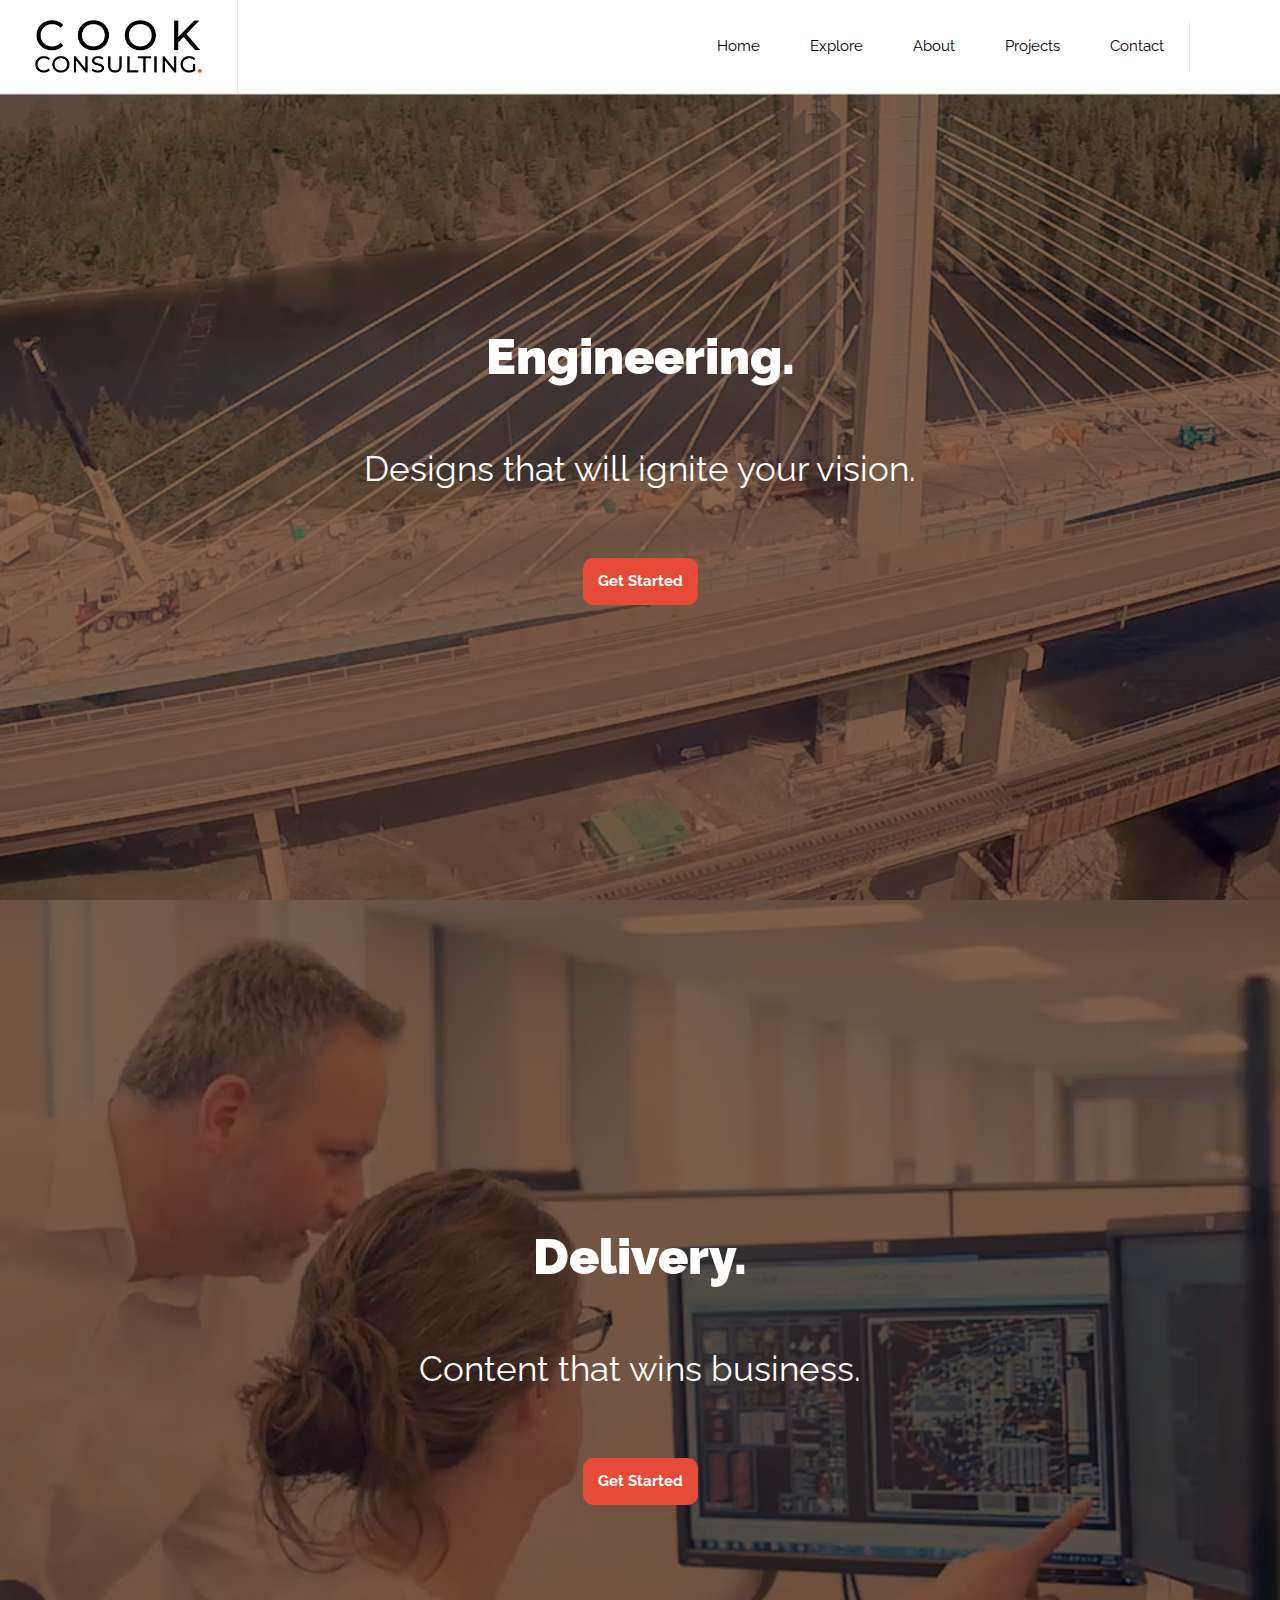
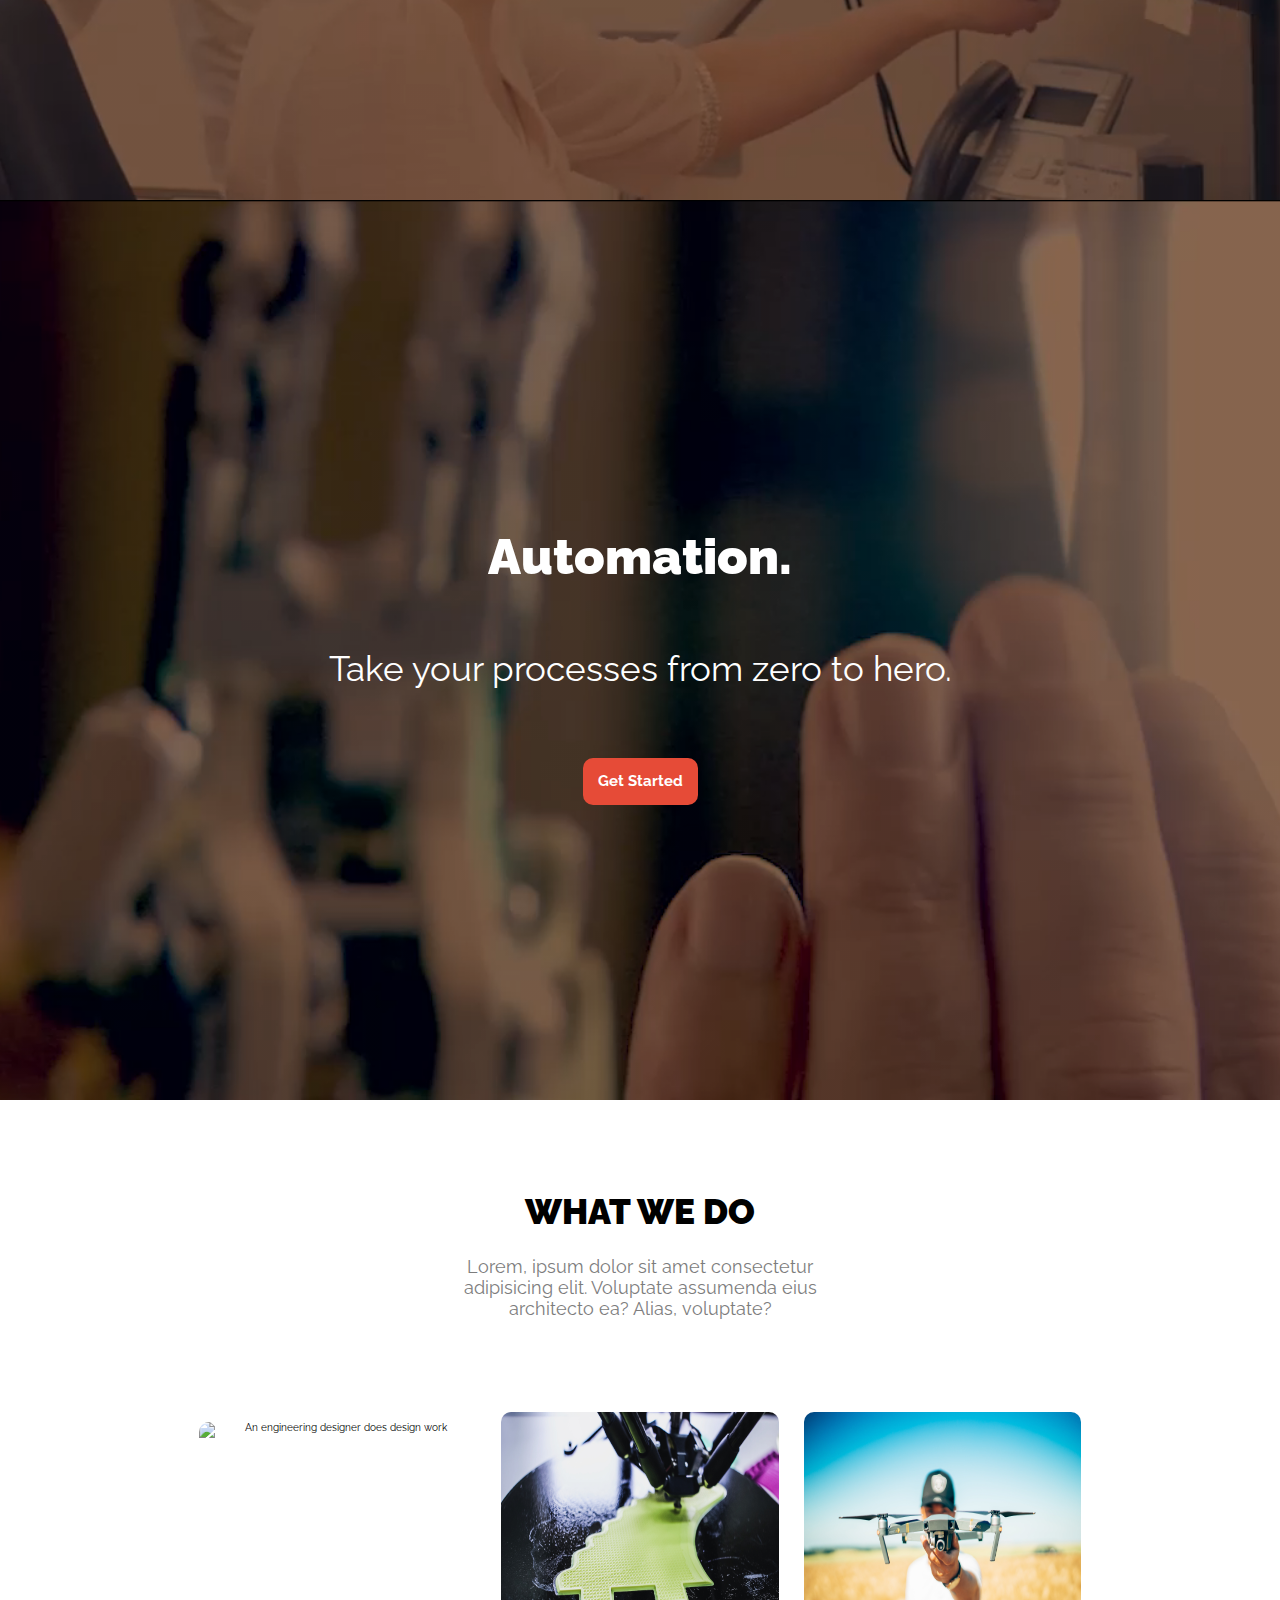
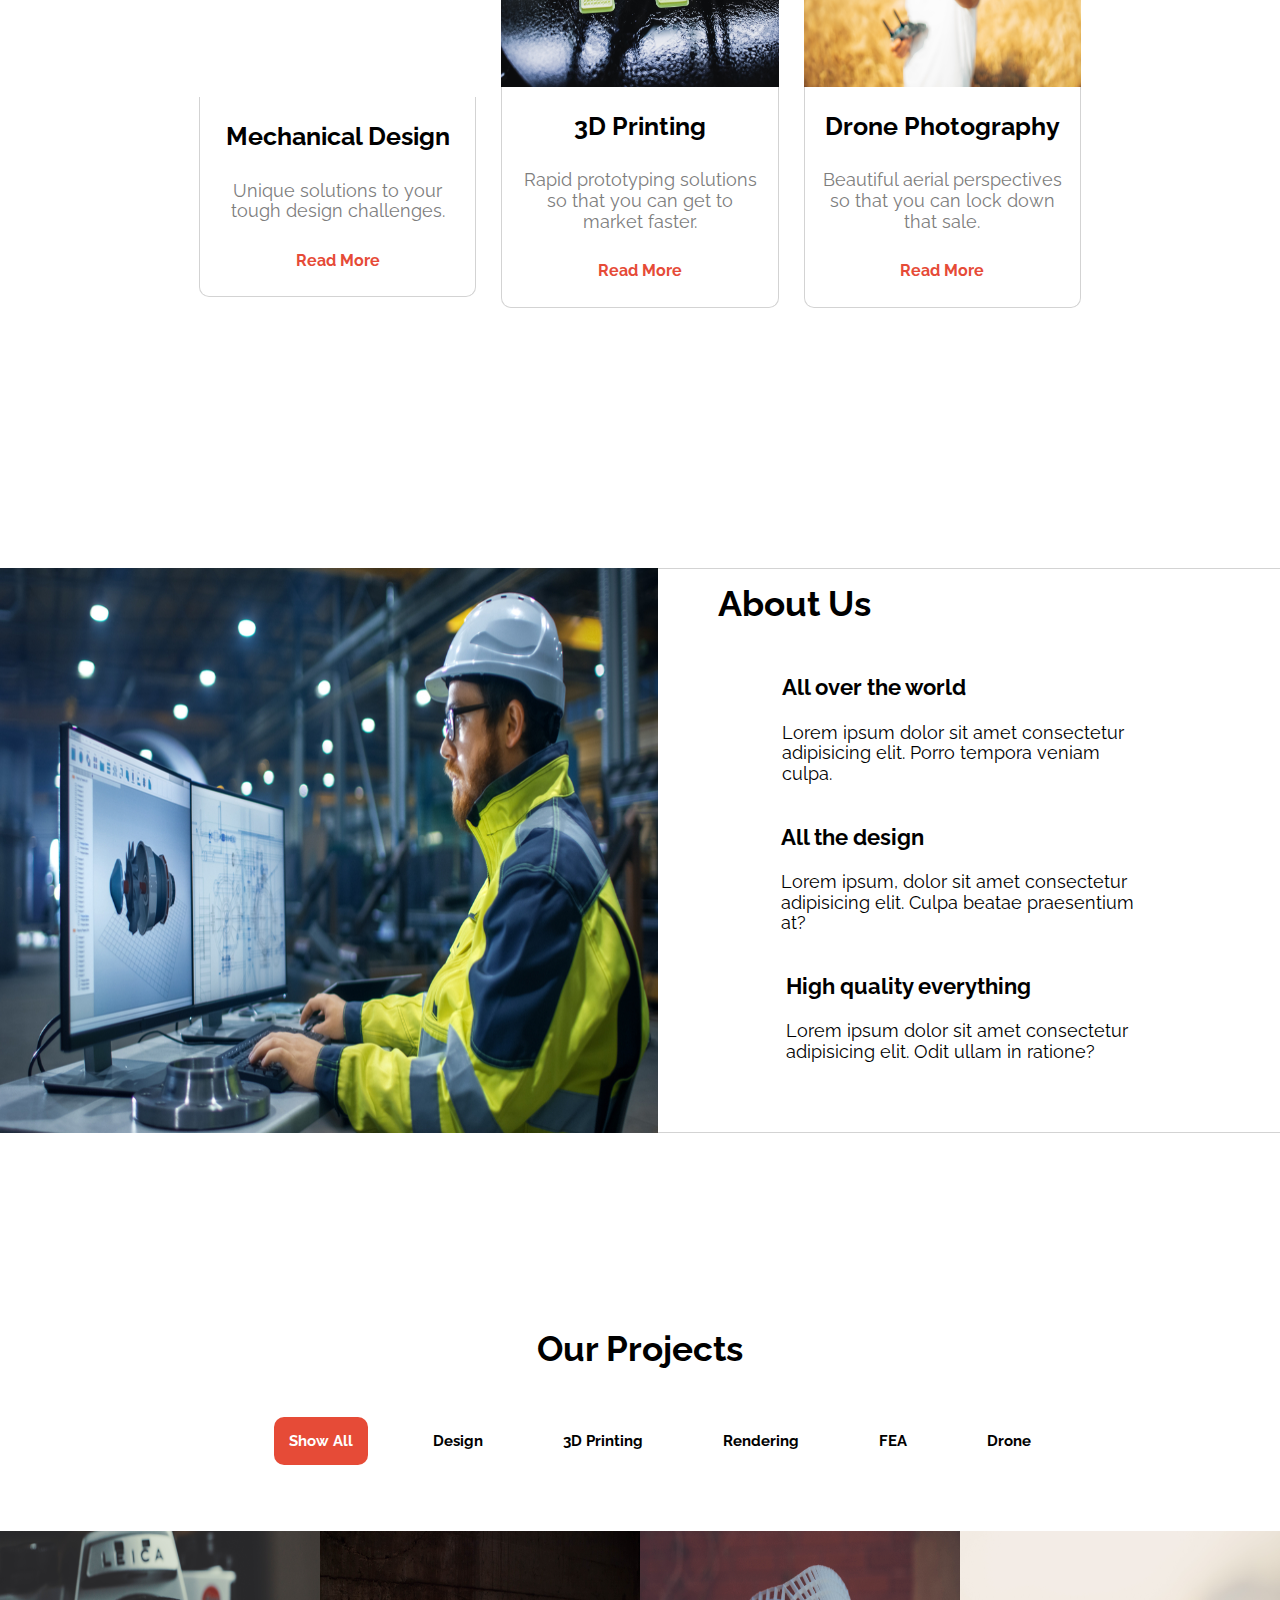
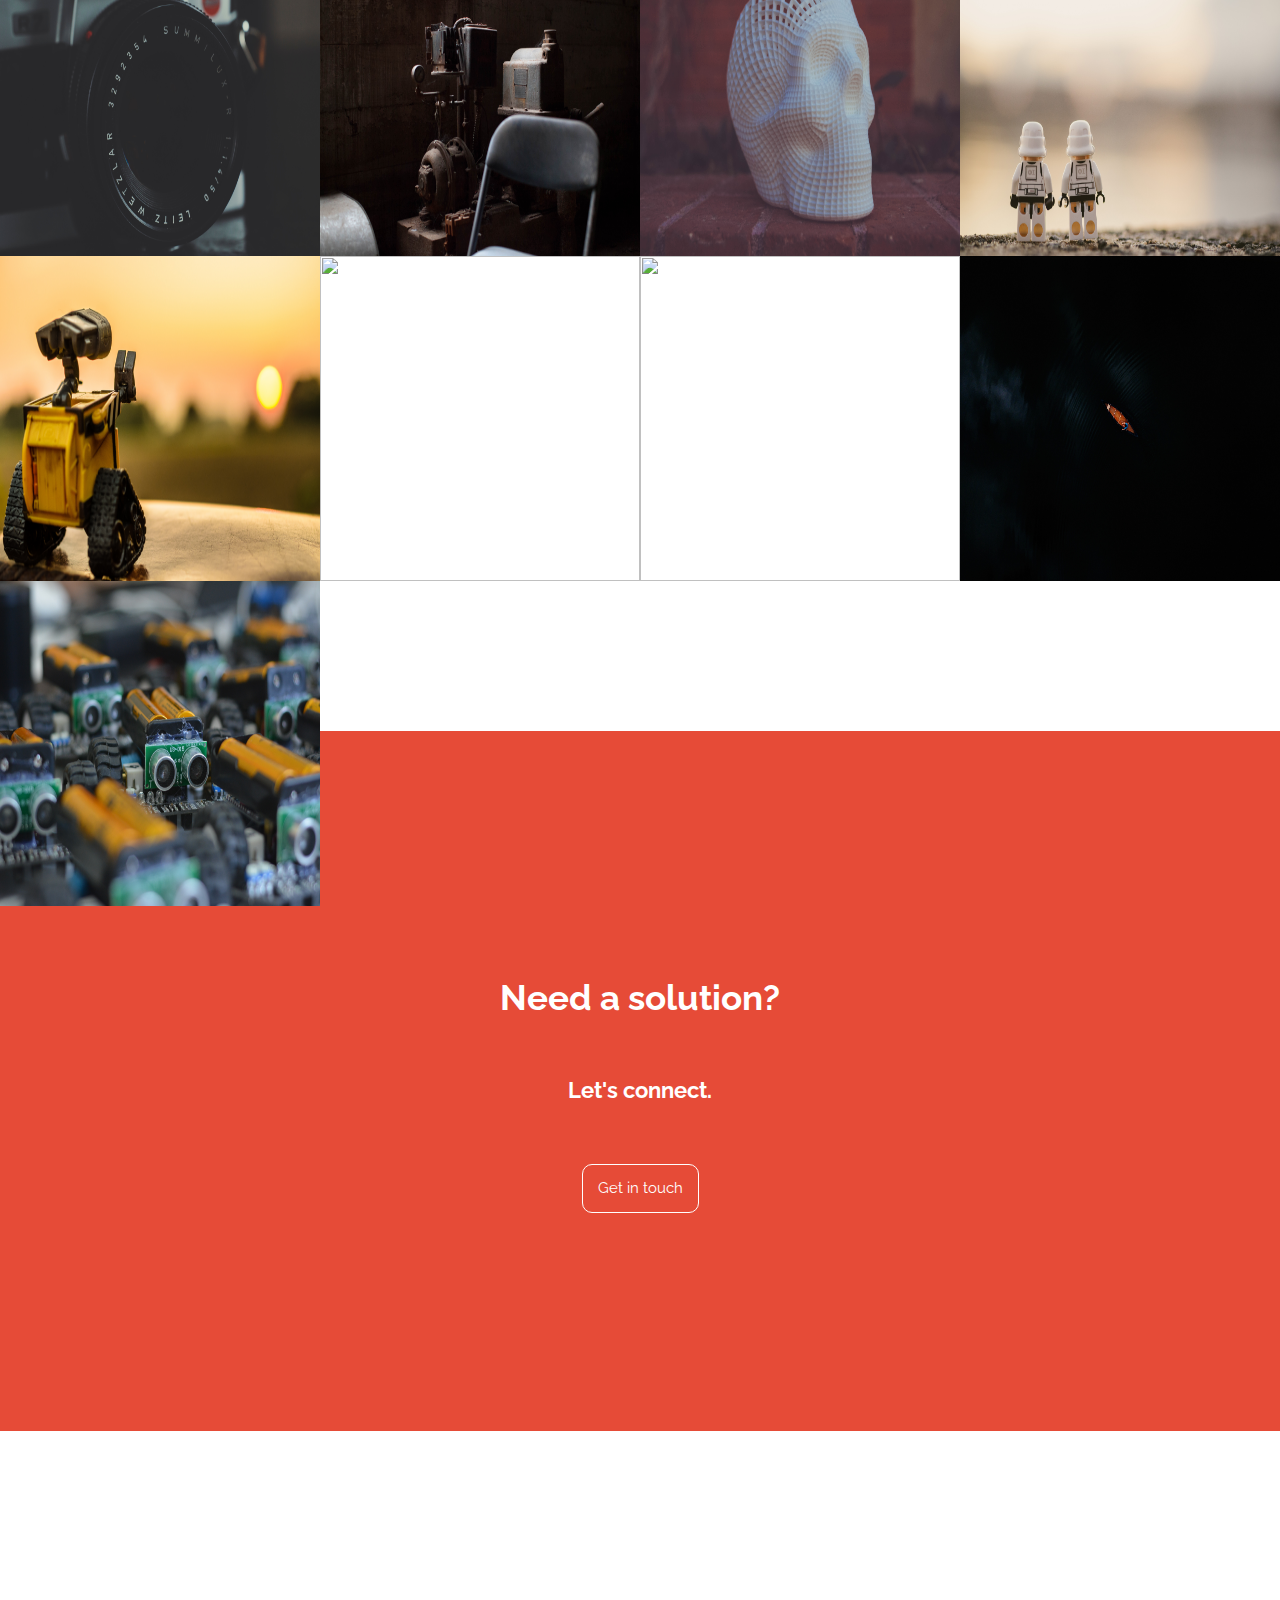
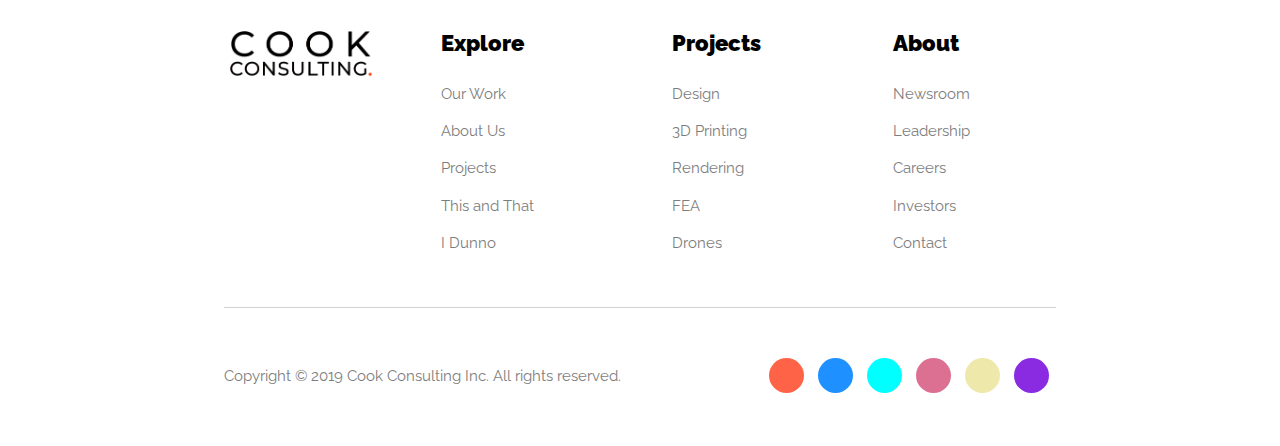
==== index.html @ 2d9fca04 "moved Cook Consulting website from hackeryou repo to its own" ====
<!DOCTYPE html>
<html lang="en">
<head>
   <meta charset="UTF-8">
   <title>Cook Consulting</title>
   <link rel="shortcut icon" type="image/x-icon" href="./icons/arrow-left-light.svg"/>
   <meta name="viewport" content="width=device-width, initial-scale=1">
   <link href="https://fonts.googleapis.com/css?family=Raleway" rel="stylesheet">
   <link rel="stylesheet" href="https://pro.fontawesome.com/releases/v5.8.1/css/all.css" integrity="sha384-Bx4pytHkyTDy3aJKjGkGoHPt3tvv6zlwwjc3iqN7ktaiEMLDPqLSZYts2OjKcBx1" crossorigin="anonymous">
   <link rel="stylesheet" href="./styles/flickity.css"/>
   <link rel="stylesheet" href="./styles/styles.css"/>
</head>
<body>
<!-- This is the header section -->
<header id="home">
    <div class="headerTop">
        <div class="logo">
            <a href="#home"><img src="./assets/cook_consulting_new_white_vectorized.png" alt="Cook consulting logo"></a>
        </div>
        <nav>
            <ul>
                <li>
                    <a href="#home">Home</a>
                </li>
                <li class="smoothWork">
                    <a href="#work">Explore</a>
                </li>
                <li class="smoothAbout">
                    <a href="#about">About</a>
                </li>
                <li class="smoothProject">
                    <a href="#projects">Projects</a>
                </li>
                <li>
                    <a href="mailto:jordan@cookconsult.ca">Contact</a>
                </li>
            </ul>
        </nav>
        <div class="search">
            <a href="#"><i class="fal fa-search"></i></a>
        </div>
    </div>
    <div class="hero">
        <div class="hero1">
            <div class="headText">
                <h1>
                    Engineering.
                </h1>
                <h2>
                    Designs that will ignite your vision.
                </h2>
                <a href="#work" class="mainLink">Get Started</a>
            </div>
        </div>
        <div class="hero2">
            <div class="headText">
                <h1>
                    Delivery.
                </h1>
                <h2>
                    Content that wins business.
                </h2>
                <a href="#work" class="mainLink">Get Started</a>
            </div>
        </div>
        <div class="hero3">
            <div class="headText">
                <h1>
                    Automation.
                </h1>
                <h2>
                    Take your processes from zero to hero.
                </h2>
                <a href="#work" class="mainLink">Get Started</a>
            </div>
        </div>
    </div>
    <div class="scrollDown">
        <a href="#work"><i class="fal fa-caret-down"></i></a>
    </div>
</header>
<!-- These are the main site sections -->
<main>
    <!-- This is the secondary header -->
    <div class="headerAfter">
        <div class="logo">
            <a href="#home"><img src="./assets/cook_consulting_new_black_vectorized.png" alt="Cook consulting logo"></a>
        </div>
        <nav>
            <ul>
                <li>
                    <a href="home">Home</a>
                </li>
                <li class="smoothWork">
                    <a href="#work">Explore</a>
                </li>
                <li class="smoothAbout">
                    <a href="#about">About</a>
                </li>
                <li class="smoothProject">
                    <a href="#projects">Projects</a>
                </li>
                <li>
                    <a href="mailto:jordan@cookconsult.ca">Contact</a>
                </li>
            </ul>
        </nav>
        <div class="search">
            <a href="#"><i class="fal fa-search"></i></a>
        </div>
    </div>
    <!-- This is the scroll to the top button -->
    <section class="overTheTop">
        <div class="scroll">
            <a href="#home"><i class="fal fa-caret-up"></i></a>
        </div>
    </section>
    <!-- This is the work section -->
    <section id="work">
        <div class="wrapper">
            <div class="work">
                <div class="workMain">
                    <h2>
                        What we do
                    </h2>
                    <p>
                        Lorem, ipsum dolor sit amet consectetur adipisicing elit. Voluptate assumenda eius architecto ea? Alias, voluptate?
                    </p>
                </div>
                <div class="workItems">
                    <div class="workItem workItem1">
                        <figure>
                            <img src="./assets/ion-sipilov-1288523-unsplash.jpg" alt="An engineering designer does design work">
                        </figure>
                        <div class="workText">
                            <h3>
                                Mechanical Design
                            </h3>
                            <p>
                                Unique solutions to your tough design challenges.
                            </p>
                            <a href="door.html">Read More</a>
                        </div>
                        
                    </div>
                    <div class="workItem workItem2">
                        <figure>
                            <img src="./assets/ines-alvarez-fdez-489172-unsplash.jpg" alt="A delta type 3D printer creates the first few layers of a new 3D printed object">
                        </figure>
                        <div class="workText">
                            <h3>
                                3D Printing
                            </h3>
                            <p>
                                Rapid prototyping solutions so that you can get to market faster.
                            </p>
                            <a href="door.html">Read More</a>
                        </div>
                    </div>
                    <div class="workItem workItem3">
                        <figure>
                            <img src="./assets/david-henrichs-399195-unsplash.jpg" alt="A man holds a drone on a sunny day in a lush wheat field">
                        </figure>
                        <div class="workText">
                            <h3>
                                Drone Photography
                            </h3>
                            <p>
                                Beautiful aerial perspectives so that you can lock down that sale.
                            </p>
                            <a href="door.html">Read More</a>
                        </div>
                    </div>
                </div>
            </div>
        </div>
    </section>
    <!-- This is the about section -->
    <section id="about">
        <div class="about">
            <div class="aboutImg">
                <img src="./assets/energy-minimisation-in-finite-element-analysis.jpg" alt="An engineer works at a computer in a large industrial space doing design work">
            </div>
            <div class="aboutUs">
                <h2>
                    About Us
                </h2>
                <div class="aboutItem">
                    <div class="aboutIcon">
                        <i class="fal fa-books"></i>
                    </div>
                    <div class="aboutText">
                        <h3>
                            All over the world
                        </h3>
                        <p>
                            Lorem ipsum dolor sit amet consectetur adipisicing elit. Porro tempora veniam culpa.
                        </p>
                    </div>
                </div>
                <div class="aboutItem">
                    <div class="aboutIcon">
                        <i class="fal fa-cogs"></i>
                    </div>
                    <div class="aboutText">
                        <h3>
                            All the design
                        </h3>
                        <p>
                            Lorem ipsum, dolor sit amet consectetur adipisicing elit. Culpa beatae praesentium at?
                        </p>
                    </div>
                </div>
                <div class="aboutItem">
                    <div class="aboutIcon">
                        <i class="fal fa-user-hard-hat"></i>
                    </div>
                    <div class="aboutText">
                        <h3>
                            High quality everything
                        </h3>
                        <p>
                            Lorem ipsum dolor sit amet consectetur adipisicing elit. Odit ullam in ratione?
                        </p>
                    </div>
                </div>
            </div>
        </div>
    </section>
    <!-- This is the projects section -->
    <section id="projects">
        <div class="projects">
            <h2>
                Our Projects
            </h2>
            <div class="projectCats">
                <nav>
                    <ul>
                        <li class="smoothProject">
                            <a href="#projects" class="projSort activeCategory showAll">Show All</a>
                        </li>
                        <li class="smoothProject">
                            <a href="#projects" class="projSort design">Design</a>
                        </li>
                        <li class="smoothProject">
                            <a href="#projects" class="projSort printing">3D Printing</a>
                        </li>
                        <li class="smoothProject">
                            <a href="#projects" class="projSort rendering">Rendering</a>
                        </li>
                        <li class="smoothProject">
                            <a href="#projects" class="projSort fea">FEA</a>
                        </li>
                        <li class="smoothProject">
                            <a href="#projects" class="projSort drone">Drone</a>
                        </li>
                    </ul>
                </nav>
            </div>
            <div class="portfolio">
                <figure class="portfolioItem designItem">
                    <img src="./assets/markus-spiske-1388597-unsplash.jpg" alt="">
                    <figcaption>
                        <h3>
                            Design
                        </h3>
                        <p>
                            High quality engineered solutions
                        </p>
                    </figcaption>
                </figure>
                <figure class="portfolioItem designItem">
                    <img src="./assets/ryan-tauss-795-unsplash.jpg" alt="">
                    <figcaption>
                        <h3>
                            Design
                        </h3>
                        <p>
                            Reliable solutions to last a lifetime
                        </p>
                    </figcaption>
                </figure>
                <figure class="portfolioItem printItem">
                    <img src="./assets/neonbrand-560705-unsplash.jpg" alt="">
                    <figcaption>
                        <h3>
                            3D Printing
                        </h3>
                        <p>
                            Bring your designs to life
                        </p>
                    </figcaption>
                </figure>
                <figure class="portfolioItem portHero renderItem">
                    <img src="./assets/daniel-cheung-554579-unsplash.jpg" alt="" class="portCell portCell1">
                    <img src="./assets/daniel-cheung-554585-unsplash.jpg" alt="" class="portCell portCell2">
                    <figcaption>
                        <h3>
                            Rendering
                        </h3>
                        <p>
                            From 3D models to high quality marketing materials
                        </p>
                    </figcaption>
                </figure>
                <figure class="portfolioItem portHero renderItem">
                    <img src="./assets/dominik-scythe-414905-unsplash.jpg" alt="" class="portCell portCell1">
                    <img src="./assets/frank-wang-1092733-unsplash.jpg" alt="" class="portCell portCell2">
                    <figcaption>
                        <h3>
                            Rendering
                        </h3>
                        <p>
                            Is this real life?
                        </p>
                    </figcaption>
                </figure>
                <figure class="portfolioItem feaItem">
                    <img src="./assets/markus-spiske-1221285-unsplash.jpg" alt="">
                    <figcaption>
                        <h3>
                            Simulation
                        </h3>
                        <p>
                            So that your designs work the first time, everytime
                        </p>
                    </figcaption>
                </figure>
                <figure class="portfolioItem droneItem">
                    <img src="./assets/alexis-antoine-1420382-unsplash.jpg" alt="">
                    <figcaption>
                        <h3>
                            Drone Photography
                        </h3>
                        <p>
                            Unique perspectives that are sure to impress
                        </p>
                    </figcaption>
                </figure>
                <figure class="portfolioItem droneItem">
                    <img src="./assets/jack-hamilton-322038-unsplash.jpg" alt="">
                    <figcaption>
                        <h3>
                            Drone Photography
                        </h3>
                        <p>
                            Air, land and sea
                        </p>
                    </figcaption>
                </figure>
            </div>
        </div>
    </section>
    <!-- This is the contact section -->
    <section class="getMoney">
        <h2>
            Need a solution?
        </h2>
        <h3>
            Let's connect.
        </h3>
        <a href="mailto:jordan@cookconsult.ca">Get in touch</a>
    </section>
</main>
<!-- This is the footer section -->
<footer>
    <div class="wrapper">
        <div class="footer">
            <div class="logo">
                <a href="#home"><img src="./assets/cook_consulting_new_black_vectorized.png" alt=""></a>
            </div>
            <div class="mainLinks">
                <div class=" mainLinkItem mainLink1">
                    <div>
                        <h3>
                            Explore
                        </h3>
                        <ul>
                            <li class="smoothWork"><a href="#work">Our Work</a></li>
                            <li class="smoothAbout"><a href="#about">About Us</a></li>
                            <li class="smoothProject"><a href="#projects">Projects</a></li>
                            <li><a href="">This and That</a></li>
                            <li><a href="">I Dunno</a></li>
                        </ul>
                    </div>
                </div>
                <div class="mainLinkItem mainLinks2">
                    <div>
                        <h3>
                            Projects
                        </h3>
                        <ul>
                            <li><a href="">Design</a></li>
                            <li><a href="">3D Printing</a></li>
                            <li><a href="">Rendering</a></li>
                            <li><a href="">FEA</a></li>
                            <li><a href="">Drones</a></li>
                        </ul>
                    </div>
                </div>
                <div class="mainLinkItem mainLinks3">
                    <div>
                        <h3>
                            About
                        </h3>
                        <ul>
                            <li><a href="door.html">Newsroom</a></li>
                            <li><a href="door.html">Leadership</a></li>
                            <li><a href="door.html">Careers</a></li>
                            <li><a href="door.html">Investors</a></li>
                            <li><a href="mailto:jordan@cooksonsult.ca">Contact</a></li>
                        </ul>
                    </div>
                </div>
            </div>
        </div>
        <!-- This is the real footer! -->
        <div class="theEnd">
            <p>
                    Copyright © 2019 Cook Consulting Inc. All rights reserved.
            </p>
            <div class="socialLinks">
                <ul>
                    <li>
                        <a href="https://www.linkedin.com/in/jordan-cook-2019/" aria-label="Go to Cook Consultings Linkedin page" class="linkedin">
                            <i aria-hidden class="fab fa-linkedin-in social1"></i>
                            <i aria-hidden class="fab fa-linkedin-in social2"></i>
                        </a>
                    </li>
                    <li>
                            <a href="https://github.com/misterjtc" aria-label="Go to Cook Consultings Github page" class="github">
                                <i aria-hidden class="fab fa-github social1"></i>
                                <i aria-hidden class="fab fa-github social2"></i>
                            </a>
                        </li>
                    <li>
                        <a href="door.html" aria-label="Go to Cook Consultings Facebook page" class="facebook">
                            <i aria-hidden class="fab fa-facebook-f social1"></i>
                            <i aria-hidden class="fab fa-facebook-f social2"></i>
                        </a>
                    </li>
                    <li>
                        <a href="https://twitter.com" aria-label="Go to Cook Consultings Twitter page" class="twitter">
                            <i aria-hidden class="fab fa-twitter social1"></i>
                            <i aria-hidden class="fab fa-twitter social2"></i>
                        </a>
                    </li>
                    <li>
                        <a href="https://vimeo.com" aria-label="Go to Cook Consultings Vimeo page" class="vimeo">
                            <i aria-hidden class="fab fa-vimeo-v social1"></i>
                            <i aria-hidden class="fab fa-vimeo-v social2"></i>
                        </a>
                    </li>
                    <li>
                        <a href="https://instagram.com" aria-label="Go to Cook Consultings Instagram page" class="instagram">
                            <i aria-hidden class="fab fa-instagram social1"></i>
                            <i aria-hidden class="fab fa-instagram social2"></i>
                        </a>
                    </li>
                </ul>
            </div>
        </div>
    </div>
</footer>
    <!-- Initializing Scripts -->
    <script src="https://ajax.googleapis.com/ajax/libs/jquery/3.4.0/jquery.min.js"></script>
    <script src="https://unpkg.com/flickity@2/dist/flickity.pkgd.min.js"></script>
    <script src="https://cdnjs.cloudflare.com/ajax/libs/jquery-smooth-scroll/2.2.0/jquery.smooth-scroll.min.js" ></script>
    <!-- Document Ready -->
    <script>
        $(function(){
            // Flickity hero slider config. for header
            $('.hero').flickity({
                arrowShape: { 
                x0: 10,
                x1: 60, y1: 50,
                x2: 70, y2: 40,
                x3: 30
                },
                pageDots: false,
                contain: true
            });
            // Flickity hero slider config for certain portfolio items
            $('.portHero').flickity({
                pageDots: true,
                contain: true,
                autoPlay: 4000,
                cellSelector: '.portCell',
                prevNextButtons: false,
            });
            // Smoothscroll config.
            $(".scrollDown a, .headText a, .smoothWork a, .scroll a").smoothScroll ({
                offset: -55,
                speed: 700,
                easing: 'linear',
            });
            $(".smoothAbout a").smoothScroll ({
                offset: -45,
                speed: 700,
                easing: 'linear',
            });
            $(".smoothProject a").smoothScroll ({
                offset: -75,
                speed: 700,
                easing: 'linear',
            });
            // Hide/show specific site features depending on the users scroll position
            // Make sure the secondary header is hidden when the page is loaded
            $('.headerAfter').hide(function(){
            });
            $(document).scroll(function(){
                // Show after the user scrolls 800px
                var y = $(this).scrollTop();
                if (y > 800) {
                    // This is for the scroll to the top button
                    $('.overTheTop').fadeIn();
                    // This is for the secondary header
                    $('.headerAfter').fadeIn();
                // Otherwise hide featyres
                } else {
                    //  This is for the scroll to the top button
                    $('.overTheTop').fadeOut();
                    // This is for the secondary header
                    $('.headerAfter').fadeOut();
                }
            });
            // Toggling of button styling for filtering of content in the project section
            $('.projSort').on("click", function(){
                $('.projSort').removeClass('activeCategory');
                $(this).addClass("activeCategory");
            });
            // Hide/show portfolio items based on content selector
            $('.showAll').on("click", function(){
                $('.portfolioItem').removeClass('activePortfolioItem');
            });
            $('.design').on("click", function(){
                $('.portfolioItem').addClass('activePortfolioItem');
                $('.designItem').removeClass('activePortfolioItem');
            });
            $('.printing').on("click", function(){
                $('.portfolioItem').addClass('activePortfolioItem');
                $('.printItem').removeClass('activePortfolioItem');
            });
            $('.rendering').on("click", function(){
                $('.portfolioItem').addClass('activePortfolioItem');
                $('.renderItem').removeClass('activePortfolioItem');
            });
            $('.fea').on("click", function(){
                $('.portfolioItem').addClass('activePortfolioItem');
                $('.feaItem').removeClass('activePortfolioItem');
            });
            $('.drone').on("click", function(){
                $('.portfolioItem').addClass('activePortfolioItem');
                $('.droneItem').removeClass('activePortfolioItem');
            });
        });
    </script>
</body>
</html>
---- styles/styles.css ----
html {
  line-height: 1.15;
  -ms-text-size-adjust: 100%;
  -webkit-text-size-adjust: 100%; }

body {
  margin: 0; }

article, aside, footer, header, nav, section {
  display: block; }

h1 {
  font-size: 2em;
  margin: .67em 0; }

figcaption, figure, main {
  display: block; }

figure {
  margin: 1em 40px; }

hr {
  -webkit-box-sizing: content-box;
  box-sizing: content-box;
  height: 0;
  overflow: visible; }

pre {
  font-family: monospace,monospace;
  font-size: 1em; }

a {
  background-color: transparent;
  -webkit-text-decoration-skip: objects; }

abbr[title] {
  border-bottom: none;
  text-decoration: underline;
  -webkit-text-decoration: underline dotted;
  text-decoration: underline dotted; }

b, strong {
  font-weight: inherit; }

b, strong {
  font-weight: bolder; }

code, kbd, samp {
  font-family: monospace,monospace;
  font-size: 1em; }

dfn {
  font-style: italic; }

mark {
  background-color: #ff0;
  color: #000; }

small {
  font-size: 80%; }

sub, sup {
  font-size: 75%;
  line-height: 0;
  position: relative;
  vertical-align: baseline; }

sub {
  bottom: -.25em; }

sup {
  top: -.5em; }

audio, video {
  display: inline-block; }

audio:not([controls]) {
  display: none;
  height: 0; }

img {
  border-style: none; }

svg:not(:root) {
  overflow: hidden; }

button, input, optgroup, select, textarea {
  font-family: sans-serif;
  font-size: 100%;
  line-height: 1.15;
  margin: 0; }

button, input {
  overflow: visible; }

button, select {
  text-transform: none; }

button, html [type=button], [type=reset], [type=submit] {
  -webkit-appearance: button; }

button::-moz-focus-inner, [type=button]::-moz-focus-inner, [type=reset]::-moz-focus-inner, [type=submit]::-moz-focus-inner {
  border-style: none;
  padding: 0; }

button:-moz-focusring, [type=button]:-moz-focusring, [type=reset]:-moz-focusring, [type=submit]:-moz-focusring {
  outline: 1px dotted ButtonText; }

fieldset {
  padding: .35em .75em .625em; }

legend {
  -webkit-box-sizing: border-box;
  box-sizing: border-box;
  color: inherit;
  display: table;
  max-width: 100%;
  padding: 0;
  white-space: normal; }

progress {
  display: inline-block;
  vertical-align: baseline; }

textarea {
  overflow: auto; }

[type=checkbox], [type=radio] {
  -webkit-box-sizing: border-box;
  box-sizing: border-box;
  padding: 0; }

[type=number]::-webkit-inner-spin-button, [type=number]::-webkit-outer-spin-button {
  height: auto; }

[type=search] {
  -webkit-appearance: textfield;
  outline-offset: -2px; }

[type=search]::-webkit-search-cancel-button, [type=search]::-webkit-search-decoration {
  -webkit-appearance: none; }

::-webkit-file-upload-button {
  -webkit-appearance: button;
  font: inherit; }

details, menu {
  display: block; }

summary {
  display: list-item; }

canvas {
  display: inline-block; }

template {
  display: none; }

[hidden] {
  display: none; }

* {
  -moz-box-sizing: border-box;
  -webkit-box-sizing: border-box;
  box-sizing: border-box; }

.clearfix:after {
  visibility: hidden;
  display: block;
  font-size: 0;
  content: \" \";
  clear: both;
  height: 0; }

.visually-hidden {
  position: absolute !important;
  clip: rect(1px 1px 1px 1px);
  /* IE6, IE7 */
  clip: rect(1px, 1px, 1px, 1px);
  padding: 0 !important;
  border: 0 !important;
  height: 1px !important;
  width: 1px !important;
  overflow: hidden; }

html {
  font-family: 'Raleway', sans-serif;
  font-size: 62.5%; }

h1 {
  font-size: 5rem; }

h2 {
  font-size: 3.5rem; }

h3 {
  font-size: 2.2rem; }

p {
  font-size: 1.8rem; }

a {
  font-size: 1.5rem; }

.overTheTop {
  position: fixed;
  display: none;
  bottom: 50px;
  right: 60px;
  background: rgba(211, 211, 211, 0.8);
  border-radius: 30px;
  padding: 0px 3px 1px 3px;
  z-index: 5; }
  .overTheTop:hover {
    background: rgba(224, 224, 224, 0.8); }
  .overTheTop a {
    display: inline-block;
    padding: 5px 11px 5px 11px;
    font-size: 3rem;
    color: black; }

header {
  position: relative; }
  header .headerTop {
    display: -webkit-box;
    display: -ms-flexbox;
    display: flex;
    -webkit-box-pack: justify;
    -ms-flex-pack: justify;
    justify-content: space-between;
    border-bottom: 0.5px solid rgba(211, 211, 211, 0.5);
    position: absolute;
    z-index: 2;
    width: 100%; }
    header .headerTop .logo {
      border-right: 0.5px solid rgba(211, 211, 211, 0.5);
      width: 250px;
      max-width: 250px; }
      header .headerTop .logo img {
        display: block;
        width: 100%;
        max-width: 100%;
        padding: 20px 35px; }
    header .headerTop nav {
      width: 78%;
      display: -webkit-box;
      display: -ms-flexbox;
      display: flex;
      -webkit-box-align: center;
      -ms-flex-align: center;
      align-items: center;
      -webkit-box-pack: end;
      -ms-flex-pack: end;
      justify-content: flex-end; }
      header .headerTop nav ul {
        padding: 0;
        display: -webkit-box;
        display: -ms-flexbox;
        display: flex;
        list-style: none;
        text-align: center; }
        header .headerTop nav ul a {
          display: block;
          text-decoration: none;
          padding: 5px 5px;
          margin: 0 20px;
          color: white;
          border-bottom: 1px solid transparent;
          -webkit-transition: border-bottom .3s ease-in;
          -o-transition: border-bottom .3s ease-in;
          transition: border-bottom .3s ease-in; }
          header .headerTop nav ul a:hover {
            border-bottom: 1px solid white; }
    header .headerTop .search {
      display: -webkit-box;
      display: -ms-flexbox;
      display: flex;
      -webkit-box-align: center;
      -ms-flex-align: center;
      align-items: center;
      padding: 25px 45px;
      border-left: 0.5px solid rgba(211, 211, 211, 0.5);
      height: inherit; }
      header .headerTop .search a {
        color: white; }
  header .hero .hero1 {
    background: -webkit-linear-gradient(45deg, rgba(0, 0, 0, 0.3), rgba(0, 0, 0, 0.3)), url(../assets/Splash1.PNG) no-repeat center;
    background: -o-linear-gradient(45deg, rgba(0, 0, 0, 0.3), rgba(0, 0, 0, 0.3)), url(../assets/Splash1.PNG) no-repeat center;
    background: linear-gradient(45deg, rgba(0, 0, 0, 0.3), rgba(0, 0, 0, 0.3)), url(../assets/Splash1.PNG) no-repeat center;
    background-size: cover;
    color: white;
    height: 100vh;
    width: 100%;
    display: -webkit-box;
    display: -ms-flexbox;
    display: flex;
    -webkit-box-pack: center;
    -ms-flex-pack: center;
    justify-content: center;
    -webkit-box-align: center;
    -ms-flex-align: center;
    align-items: center; }
  header .hero .hero2 {
    background: -webkit-linear-gradient(45deg, rgba(0, 0, 0, 0.3), rgba(0, 0, 0, 0.3)), url(../assets/Splash3.PNG) no-repeat center;
    background: -o-linear-gradient(45deg, rgba(0, 0, 0, 0.3), rgba(0, 0, 0, 0.3)), url(../assets/Splash3.PNG) no-repeat center;
    background: linear-gradient(45deg, rgba(0, 0, 0, 0.3), rgba(0, 0, 0, 0.3)), url(../assets/Splash3.PNG) no-repeat center;
    background-size: cover;
    color: white;
    height: 100vh;
    width: 100%;
    display: -webkit-box;
    display: -ms-flexbox;
    display: flex;
    -webkit-box-pack: center;
    -ms-flex-pack: center;
    justify-content: center;
    -webkit-box-align: center;
    -ms-flex-align: center;
    align-items: center; }
  header .hero .hero3 {
    background: -webkit-linear-gradient(45deg, rgba(0, 0, 0, 0.3), rgba(0, 0, 0, 0.3)), url(../assets/Splash4.PNG) no-repeat center;
    background: -o-linear-gradient(45deg, rgba(0, 0, 0, 0.3), rgba(0, 0, 0, 0.3)), url(../assets/Splash4.PNG) no-repeat center;
    background: linear-gradient(45deg, rgba(0, 0, 0, 0.3), rgba(0, 0, 0, 0.3)), url(../assets/Splash4.PNG) no-repeat center;
    background-size: cover;
    color: white;
    height: 100vh;
    width: 100%;
    display: -webkit-box;
    display: -ms-flexbox;
    display: flex;
    -webkit-box-pack: center;
    -ms-flex-pack: center;
    justify-content: center;
    -webkit-box-align: center;
    -ms-flex-align: center;
    align-items: center; }
  header .scrollDown {
    position: absolute;
    bottom: 25px;
    left: 0;
    right: 0;
    -webkit-animation: scrollAnim 3s linear infinite;
    animation: scrollAnim 3s linear infinite; }
    header .scrollDown a {
      font-size: 4rem;
      display: block;
      text-align: center;
      color: black;
      padding: 5px 25px; }

.headText {
  display: -webkit-box;
  display: -ms-flexbox;
  display: flex;
  -webkit-box-orient: vertical;
  -webkit-box-direction: normal;
  -ms-flex-direction: column;
  flex-direction: column;
  -webkit-box-align: center;
  -ms-flex-align: center;
  align-items: center;
  -webkit-box-pack: center;
  -ms-flex-pack: center;
  justify-content: center; }
  .headText h1 {
    font-weight: 900; }
  .headText h2 {
    font-weight: 400;
    width: 100%;
    text-align: center; }

.mainLink {
  text-decoration: none;
  color: white;
  padding: 15px;
  background: #e64b37;
  border-radius: 10px;
  font-weight: 700;
  margin-top: 40px;
  -webkit-transition: all 300ms ease-in-out;
  -o-transition: all 300ms ease-in-out;
  transition: all 300ms ease-in-out; }
  .mainLink:hover {
    background: white;
    color: #e64b37; }

@-webkit-keyframes scrollAnim {
  0% {
    top: 88%; }
  100% {
    top: 92%; } }

@keyframes scrollAnim {
  0% {
    top: 88%; }
  100% {
    top: 92%; } }

@media (min-width: 0) and (max-width: 576px) {
  header .headerTop {
    -webkit-box-orient: vertical;
    -webkit-box-direction: normal;
    -ms-flex-direction: column;
    flex-direction: column;
    -webkit-box-align: center;
    -ms-flex-align: center;
    align-items: center; }
    header .headerTop .logo {
      border: none; }
    header .headerTop nav {
      -webkit-box-pack: center;
      -ms-flex-pack: center;
      justify-content: center; }
      header .headerTop nav ul {
        -webkit-box-orient: vertical;
        -webkit-box-direction: normal;
        -ms-flex-direction: column;
        flex-direction: column; }
        header .headerTop nav ul a {
          margin: 5px 0; }
    header .headerTop .search {
      border: none; }
  header .hero .headText {
    margin-top: 250px; }
    header .hero .headText h2 {
      width: 65%; } }

@media (min-width: 576px) {
  header .headerTop {
    -webkit-box-orient: vertical;
    -webkit-box-direction: normal;
    -ms-flex-direction: column;
    flex-direction: column;
    -webkit-box-align: center;
    -ms-flex-align: center;
    align-items: center; }
    header .headerTop .logo {
      border: none; }
    header .headerTop nav {
      -webkit-box-pack: center;
      -ms-flex-pack: center;
      justify-content: center; }
    header .headerTop .search {
      border: none; } }

@media (min-width: 992px) {
  header .headerTop {
    -webkit-box-orient: horizontal;
    -webkit-box-direction: normal;
    -ms-flex-direction: row;
    flex-direction: row; }
    header .headerTop .logo {
      border-right: 0.5px solid rgba(211, 211, 211, 0.5); }
    header .headerTop nav {
      -webkit-box-pack: end;
      -ms-flex-pack: end;
      justify-content: flex-end; }
    header .headerTop .search {
      border-left: 0.5px solid rgba(211, 211, 211, 0.5); } }

.headerAfter {
  display: -webkit-box;
  display: -ms-flexbox;
  display: flex;
  -webkit-box-pack: justify;
  -ms-flex-pack: justify;
  justify-content: space-between;
  border-bottom: 0.5px solid rgba(211, 211, 211, 0.5);
  position: fixed;
  z-index: 2;
  width: 100%;
  top: 0;
  left: 0;
  background: white;
  z-index: 5; }
  .headerAfter .logo {
    border-right: 0.5px solid rgba(211, 211, 211, 0.5);
    width: 250px;
    max-width: 250px; }
    .headerAfter .logo img {
      display: block;
      width: 100%;
      max-width: 100%;
      padding: 20px 35px; }
  .headerAfter nav {
    width: 78%;
    display: -webkit-box;
    display: -ms-flexbox;
    display: flex;
    -webkit-box-align: center;
    -ms-flex-align: center;
    align-items: center;
    -webkit-box-pack: end;
    -ms-flex-pack: end;
    justify-content: flex-end; }
    .headerAfter nav ul {
      padding: 0;
      display: -webkit-box;
      display: -ms-flexbox;
      display: flex;
      list-style: none;
      text-align: center; }
      .headerAfter nav ul a {
        display: block;
        text-decoration: none;
        padding: 5px 5px;
        margin: 0 20px;
        color: black;
        border-bottom: 1px solid transparent;
        -webkit-transition: border-bottom .3s ease-in;
        -o-transition: border-bottom .3s ease-in;
        transition: border-bottom .3s ease-in; }
        .headerAfter nav ul a:hover {
          border-bottom: 1px solid black; }
  .headerAfter .search {
    display: -webkit-box;
    display: -ms-flexbox;
    display: flex;
    -webkit-box-align: center;
    -ms-flex-align: center;
    align-items: center;
    padding: 25px 45px;
    border-left: 0.5px solid rgba(211, 211, 211, 0.5);
    height: inherit; }
    .headerAfter .search a {
      color: black; }

@media (min-width: 0) and (max-width: 576px) {
  .headerAfter {
    -webkit-box-orient: vertical;
    -webkit-box-direction: normal;
    -ms-flex-direction: column;
    flex-direction: column;
    -webkit-box-align: center;
    -ms-flex-align: center;
    align-items: center; }
    .headerAfter .logo {
      border: none; }
    .headerAfter nav {
      -webkit-box-pack: center;
      -ms-flex-pack: center;
      justify-content: center; }
      .headerAfter nav ul {
        -webkit-box-orient: vertical;
        -webkit-box-direction: normal;
        -ms-flex-direction: column;
        flex-direction: column; }
        .headerAfter nav ul a {
          margin: 5px 0; }
    .headerAfter .search {
      border: none; } }

@media (min-width: 576px) {
  .headerAfter {
    -webkit-box-orient: vertical;
    -webkit-box-direction: normal;
    -ms-flex-direction: column;
    flex-direction: column;
    -webkit-box-align: center;
    -ms-flex-align: center;
    align-items: center; }
    .headerAfter .logo {
      border: none; }
    .headerAfter nav {
      -webkit-box-pack: center;
      -ms-flex-pack: center;
      justify-content: center; }
    .headerAfter .search {
      border: none; } }

@media (min-width: 992px) {
  .headerAfter {
    -webkit-box-orient: horizontal;
    -webkit-box-direction: normal;
    -ms-flex-direction: row;
    flex-direction: row; }
    .headerAfter .logo {
      border-right: 0.5px solid rgba(211, 211, 211, 0.5); }
    .headerAfter nav {
      -webkit-box-pack: end;
      -ms-flex-pack: end;
      justify-content: flex-end; }
    .headerAfter .search {
      border-left: 0.5px solid rgba(211, 211, 211, 0.5); } }

#work .wrapper {
  width: 65%;
  height: 100vh;
  margin: 0 auto; }
  #work .wrapper .work {
    display: -webkit-box;
    display: -ms-flexbox;
    display: flex;
    -webkit-box-orient: vertical;
    -webkit-box-direction: normal;
    -ms-flex-direction: column;
    flex-direction: column;
    -webkit-box-pack: space-evenly;
    -ms-flex-pack: space-evenly;
    justify-content: space-evenly;
    -webkit-box-align: center;
    -ms-flex-align: center;
    align-items: center;
    height: 100vh; }
    #work .wrapper .work .workMain {
      display: -webkit-box;
      display: -ms-flexbox;
      display: flex;
      -webkit-box-orient: vertical;
      -webkit-box-direction: normal;
      -ms-flex-direction: column;
      flex-direction: column;
      -webkit-box-pack: center;
      -ms-flex-pack: center;
      justify-content: center;
      -webkit-box-align: center;
      -ms-flex-align: center;
      align-items: center;
      text-align: center; }
      #work .wrapper .work .workMain h2 {
        margin: 0;
        margin-bottom: 25px;
        text-transform: uppercase;
        font-weight: 900; }
      #work .wrapper .work .workMain p {
        width: 50%;
        margin: 0;
        color: #7d7d7d; }
    #work .wrapper .work .workItems {
      display: -webkit-box;
      display: -ms-flexbox;
      display: flex;
      -webkit-box-pack: center;
      -ms-flex-pack: center;
      justify-content: center;
      -webkit-box-align: center;
      -ms-flex-align: center;
      align-items: center;
      width: 100%; }
      #work .wrapper .work .workItems .workItem {
        display: -webkit-box;
        display: -ms-flexbox;
        display: flex;
        -webkit-box-orient: vertical;
        -webkit-box-direction: normal;
        -ms-flex-direction: column;
        flex-direction: column;
        -webkit-box-pack: center;
        -ms-flex-pack: center;
        justify-content: center;
        -webkit-box-align: center;
        -ms-flex-align: center;
        align-items: center;
        -webkit-box-flex: 1;
        -ms-flex: 1 0 auto;
        flex: 1 0 auto;
        border-radius: 10px;
        text-align: center; }
        #work .wrapper .work .workItems .workItem figure {
          width: 100%;
          height: 275px;
          margin: 0;
          -webkit-transition: opacity 300ms ease-in;
          -o-transition: opacity 300ms ease-in;
          transition: opacity 300ms ease-in; }
          #work .wrapper .work .workItems .workItem figure:hover {
            opacity: 0.8; }
          #work .wrapper .work .workItems .workItem figure img {
            display: block;
            width: 100%;
            height: 100%;
            border-top-left-radius: 10px;
            border-top-right-radius: 10px; }
        #work .wrapper .work .workItems .workItem .workText {
          display: -webkit-box;
          display: -ms-flexbox;
          display: flex;
          -webkit-box-orient: vertical;
          -webkit-box-direction: normal;
          -ms-flex-direction: column;
          flex-direction: column;
          -webkit-box-pack: space-evenly;
          -ms-flex-pack: space-evenly;
          justify-content: space-evenly;
          -webkit-box-align: center;
          -ms-flex-align: center;
          align-items: center;
          width: 100%;
          border-left: 1px solid #d3d3d3;
          border-right: 1px solid #d3d3d3;
          border-bottom: 1px solid #d3d3d3;
          border-bottom-left-radius: 10px;
          border-bottom-right-radius: 10px; }
          #work .wrapper .work .workItems .workItem .workText h3 {
            margin: 0;
            margin-top: 25px; }
          #work .wrapper .work .workItems .workItem .workText p {
            color: #7d7d7d;
            margin: 30px 0;
            width: 90%; }
          #work .wrapper .work .workItems .workItem .workText a {
            display: block;
            text-decoration: none;
            color: #e64b37;
            font-weight: 700;
            margin-bottom: 25px;
            border-bottom: 1px solid white;
            -webkit-transition: border-color 300ms ease-in;
            -o-transition: border-color 300ms ease-in;
            transition: border-color 300ms ease-in; }
            #work .wrapper .work .workItems .workItem .workText a:hover {
              border-color: #e64b37; }

@media (min-width: 0) and (max-width: 576px) {
  #work .wrapper {
    width: 80%;
    height: 2100px; }
    #work .wrapper .work {
      height: inherit; }
      #work .wrapper .work .workItems {
        -webkit-box-orient: vertical;
        -webkit-box-direction: normal;
        -ms-flex-direction: column;
        flex-direction: column;
        -webkit-box-pack: space-evenly;
        -ms-flex-pack: space-evenly;
        justify-content: space-evenly; }
        #work .wrapper .work .workItems .workItem {
          width: 100%;
          margin: 0; }
          #work .wrapper .work .workItems .workItem figure {
            height: 350px; }
            #work .wrapper .work .workItems .workItem figure h3 {
              font-size: 2rem; }
            #work .wrapper .work .workItems .workItem figure p {
              font-size: 1.5rem; }
            #work .wrapper .work .workItems .workItem figure a {
              font-size: 1.2rem; }
        #work .wrapper .work .workItems .workItem1 {
          margin-bottom: 25px; }
        #work .wrapper .work .workItems .workItem3 {
          margin-top: 25px; } }

@media (min-width: 576px) {
  #work .wrapper {
    width: 80%;
    height: 2100px; }
    #work .wrapper .work {
      height: inherit; }
      #work .wrapper .work .workItems {
        -webkit-box-orient: vertical;
        -webkit-box-direction: normal;
        -ms-flex-direction: column;
        flex-direction: column;
        -webkit-box-pack: space-evenly;
        -ms-flex-pack: space-evenly;
        justify-content: space-evenly; }
        #work .wrapper .work .workItems .workItem {
          width: 100%;
          margin: 0; }
          #work .wrapper .work .workItems .workItem figure {
            height: 350px; }
            #work .wrapper .work .workItems .workItem figure h3 {
              font-size: 2rem; }
            #work .wrapper .work .workItems .workItem figure p {
              font-size: 1.5rem; }
            #work .wrapper .work .workItems .workItem figure a {
              font-size: 1.2rem; }
        #work .wrapper .work .workItems .workItem1 {
          margin-bottom: 25px; }
        #work .wrapper .work .workItems .workItem3 {
          margin-top: 25px; } }

@media (min-width: 768px) and (max-width: 992px) {
  #work .wrapper {
    width: 80%;
    height: 100vh; }
    #work .wrapper .work {
      height: 100vh; }
      #work .wrapper .work .workItems {
        -webkit-box-orient: horizontal;
        -webkit-box-direction: normal;
        -ms-flex-direction: row;
        flex-direction: row;
        -webkit-box-pack: center;
        -ms-flex-pack: center;
        justify-content: center; }
        #work .wrapper .work .workItems .workItem {
          -webkit-box-flex: 1;
          -ms-flex: 1 0 auto;
          flex: 1 0 auto;
          max-width: 33.33%; }
          #work .wrapper .work .workItems .workItem figure {
            height: 175px; }
        #work .wrapper .work .workItems .workItem1 {
          margin-right: 25px;
          margin-bottom: 0; }
        #work .wrapper .work .workItems .workItem3 {
          margin-left: 25px;
          margin-top: 0; } }

@media (min-width: 992px) {
  #work .wrapper {
    width: 65%;
    height: 100vh; }
    #work .wrapper .work {
      height: 100vh; }
      #work .wrapper .work .workItems {
        -webkit-box-orient: horizontal;
        -webkit-box-direction: normal;
        -ms-flex-direction: row;
        flex-direction: row;
        -webkit-box-pack: center;
        -ms-flex-pack: center;
        justify-content: center; }
        #work .wrapper .work .workItems .workItem {
          -webkit-box-flex: 1;
          -ms-flex: 1 0 auto;
          flex: 1 0 auto;
          max-width: 33.33%; }
          #work .wrapper .work .workItems .workItem figure {
            height: 275px; }
          #work .wrapper .work .workItems .workItem .workText h3 {
            font-size: 2.5rem; }
          #work .wrapper .work .workItems .workItem .workText p {
            font-size: 1.8rem; }
          #work .wrapper .work .workItems .workItem .workText a {
            font-size: 1.6rem; }
        #work .wrapper .work .workItems .workItem1 {
          margin-right: 25px;
          margin-bottom: 0; }
        #work .wrapper .work .workItems .workItem3 {
          margin-left: 25px;
          margin-top: 0; } }

#about {
  margin: 0 auto;
  display: -webkit-box;
  display: -ms-flexbox;
  display: flex;
  -webkit-box-align: center;
  -ms-flex-align: center;
  align-items: center; }
  #about .about {
    display: -webkit-box;
    display: -ms-flexbox;
    display: flex;
    -webkit-box-pack: start;
    -ms-flex-pack: start;
    justify-content: flex-start;
    -webkit-box-align: center;
    -ms-flex-align: center;
    align-items: center;
    width: 100%; }
    #about .about .aboutImg {
      height: 565px;
      display: -webkit-box;
      display: -ms-flexbox;
      display: flex;
      -webkit-box-align: stretch;
      -ms-flex-align: stretch;
      align-items: stretch; }
      #about .about .aboutImg img {
        display: block;
        width: 100%;
        height: auto; }
    #about .about .aboutUs {
      padding-left: 60px;
      border-bottom: 1px solid #d3d3d3;
      display: -webkit-box;
      display: -ms-flexbox;
      display: flex;
      -webkit-box-orient: vertical;
      -webkit-box-direction: normal;
      -ms-flex-direction: column;
      flex-direction: column;
      -webkit-box-pack: center;
      -ms-flex-pack: center;
      justify-content: center;
      padding-right: 2%;
      margin-top: 35px;
      padding-bottom: 35px; }
      #about .about .aboutUs h2 {
        margin-top: 0; }
      #about .about .aboutUs .aboutItem {
        display: -webkit-box;
        display: -ms-flexbox;
        display: flex;
        -webkit-box-pack: start;
        -ms-flex-pack: start;
        justify-content: flex-start;
        -webkit-box-align: center;
        -ms-flex-align: center;
        align-items: center; }
        #about .about .aboutUs .aboutItem .aboutIcon {
          display: -webkit-box;
          display: -ms-flexbox;
          display: flex;
          -webkit-box-pack: center;
          -ms-flex-pack: center;
          justify-content: center;
          height: 48px;
          width: 60px; }
          #about .about .aboutUs .aboutItem .aboutIcon i {
            display: block;
            font-size: 4.8rem;
            color: #e64b37; }
        #about .about .aboutUs .aboutItem .aboutText {
          margin-left: 25px; }
          #about .about .aboutUs .aboutItem .aboutText p {
            width: 75%; }

@media (min-width: 0) and (max-width: 576px) {
  #about .about {
    -webkit-box-orient: vertical;
    -webkit-box-direction: normal;
    -ms-flex-direction: column;
    flex-direction: column; }
    #about .about .aboutImg {
      height: 365px; }
    #about .about .aboutUs {
      border-top: none; } }

@media (min-width: 576px) {
  #about .about {
    -webkit-box-orient: vertical;
    -webkit-box-direction: normal;
    -ms-flex-direction: column;
    flex-direction: column; }
    #about .about .aboutImg {
      height: 365px; }
    #about .about .aboutUs {
      border-top: none; } }

@media (min-width: 768px) and (max-width: 992px) {
  #about .about {
    -webkit-box-orient: vertical;
    -webkit-box-direction: normal;
    -ms-flex-direction: column;
    flex-direction: column;
    -webkit-box-pack: center;
    -ms-flex-pack: center;
    justify-content: center;
    -webkit-box-align: center;
    -ms-flex-align: center;
    align-items: center; }
    #about .about .aboutImg {
      height: 500px; }
    #about .about .aboutUs {
      border-top: none; } }

@media (min-width: 992px) {
  #about .about {
    -webkit-box-orient: vertical;
    -webkit-box-direction: normal;
    -ms-flex-direction: column;
    flex-direction: column;
    -webkit-box-pack: center;
    -ms-flex-pack: center;
    justify-content: center;
    -webkit-box-align: center;
    -ms-flex-align: center;
    align-items: center; }
    #about .about .aboutImg {
      height: 500px; }
    #about .about .aboutUs {
      border-top: none; } }

@media (min-width: 1200px) {
  #about {
    height: 100vh; }
    #about .about {
      -webkit-box-orient: horizontal;
      -webkit-box-direction: normal;
      -ms-flex-direction: row;
      flex-direction: row;
      -webkit-box-pack: justify;
      -ms-flex-pack: justify;
      justify-content: space-between; }
      #about .about .aboutImg {
        height: 565px; }
      #about .about .aboutUs {
        border-top: 1px solid #d3d3d3;
        height: 565px;
        margin: 0; } }

#projects {
  margin: 0 auto; }
  #projects .projects {
    display: -webkit-box;
    display: -ms-flexbox;
    display: flex;
    -webkit-box-orient: vertical;
    -webkit-box-direction: normal;
    -ms-flex-direction: column;
    flex-direction: column;
    -webkit-box-pack: space-evenly;
    -ms-flex-pack: space-evenly;
    justify-content: space-evenly;
    -ms-flex-line-pack: center;
    align-content: center;
    text-align: center; }
  #projects .projectCats nav {
    margin: 0 auto; }
    #projects .projectCats nav ul {
      display: -webkit-box;
      display: -ms-flexbox;
      display: flex;
      -ms-flex-wrap: wrap;
      flex-wrap: wrap;
      -webkit-box-pack: center;
      -ms-flex-pack: center;
      justify-content: center;
      -webkit-box-align: center;
      -ms-flex-align: center;
      align-items: center; }
      #projects .projectCats nav ul li {
        list-style: none;
        margin: 25px 0; }
        #projects .projectCats nav ul li a {
          text-decoration: none;
          margin: 0 25px;
          border-radius: 10px;
          color: black;
          -webkit-transition: all 0.3s ease-in;
          -o-transition: all 0.3s ease-in;
          transition: all 0.3s ease-in;
          text-decoration: none;
          color: black;
          padding: 15px;
          background: transparent;
          border-radius: 10px;
          font-weight: 700;
          margin-top: 40px;
          -webkit-transition: all 300ms ease-in-out;
          -o-transition: all 300ms ease-in-out;
          transition: all 300ms ease-in-out; }
          #projects .projectCats nav ul li a:hover {
            background: #e64b37;
            color: white; }
        #projects .projectCats nav ul li .activeCategory {
          text-decoration: none;
          color: white;
          padding: 15px;
          background: #e64b37;
          border-radius: 10px;
          font-weight: 700;
          margin-top: 40px;
          -webkit-transition: all 300ms ease-in-out;
          -o-transition: all 300ms ease-in-out;
          transition: all 300ms ease-in-out; }
          #projects .projectCats nav ul li .activeCategory:hover {
            background: #e64b37;
            color: white; }
  #projects .portfolio {
    display: -webkit-box;
    display: -ms-flexbox;
    display: flex;
    -webkit-box-orient: horizontal;
    -webkit-box-direction: normal;
    -ms-flex-flow: row wrap;
    flex-flow: row wrap;
    -webkit-box-pack: center;
    -ms-flex-pack: center;
    justify-content: center;
    -webkit-transition: all 500ms ease-in;
    -o-transition: all 500ms ease-in;
    transition: all 500ms ease-in;
    margin-top: 45px; }
    #projects .portfolio .portfolioItem {
      width: 25%;
      height: 325px;
      margin: 0;
      position: relative; }
      #projects .portfolio .portfolioItem:hover figcaption {
        opacity: 1; }
      #projects .portfolio .portfolioItem img {
        display: block;
        max-width: 100%;
        -o-object-fit: fill;
        object-fit: fill;
        width: 100%;
        height: inherit;
        z-index: 1; }
      #projects .portfolio .portfolioItem figcaption {
        position: absolute;
        background: rgba(0, 0, 0, 0.7);
        color: white;
        top: 0;
        right: 0;
        left: 0;
        bottom: 0;
        z-index: 2;
        opacity: 0;
        -webkit-transition: opacity 300ms ease-in;
        -o-transition: opacity 300ms ease-in;
        transition: opacity 300ms ease-in;
        display: -webkit-box;
        display: -ms-flexbox;
        display: flex;
        -webkit-box-orient: vertical;
        -webkit-box-direction: normal;
        -ms-flex-direction: column;
        flex-direction: column;
        -webkit-box-pack: center;
        -ms-flex-pack: center;
        justify-content: center;
        -webkit-box-align: center;
        -ms-flex-align: center;
        align-items: center; }
    #projects .portfolio .activePortfolioItem {
      display: none; }

.projects .flickity-page-dots {
  position: absolute;
  z-index: 3;
  right: 15px;
  top: 10px; }

.flickity-page-dots .dot {
  display: inline-block;
  width: 10px;
  height: 10px;
  margin: 0 8px;
  background: white;
  border: 1px solid white;
  border-radius: 50%;
  opacity: 0.25;
  cursor: pointer; }

@media (min-width: 0) and (max-width: 576px) {
  #projects .portfolio .portfolioItem {
    width: 100%; } }

@media (min-width: 576px) {
  #projects .portfolio .portfolioItem {
    width: 100%; } }

@media (min-width: 768px) and (max-width: 992px) {
  #projects .portfolio .portfolioItem {
    width: 50%; } }

@media (min-width: 992px) and (max-width: 1200px) {
  #projects .portfolio .portfolioItem {
    width: 33.33%; } }

@media (min-width: 1200px) {
  #projects .portfolio .portfolioItem {
    width: 25%; } }

.getMoney {
  height: 700px;
  width: 100%;
  display: -webkit-box;
  display: -ms-flexbox;
  display: flex;
  -webkit-box-orient: vertical;
  -webkit-box-direction: normal;
  -ms-flex-direction: column;
  flex-direction: column;
  -webkit-box-pack: center;
  -ms-flex-pack: center;
  justify-content: center;
  -webkit-box-align: center;
  -ms-flex-align: center;
  align-items: center;
  background: #e64b37;
  margin-top: 150px; }
  .getMoney h2 {
    color: white;
    margin: 30px 0; }
  .getMoney h3 {
    color: white;
    margin: 30px 0; }
  .getMoney a {
    color: white;
    text-decoration: none;
    border: 1px solid white;
    padding: 15px;
    border-radius: 10px;
    -webkit-transition: all 300ms ease-in;
    -o-transition: all 300ms ease-in;
    transition: all 300ms ease-in;
    margin-top: 30px; }
    .getMoney a:hover {
      background: white;
      color: #e64b37; }

footer .wrapper {
  margin: 200px auto 0 auto;
  width: 65%; }
  footer .wrapper .footer {
    display: -webkit-box;
    display: -ms-flexbox;
    display: flex;
    -webkit-box-pack: center;
    -ms-flex-pack: center;
    justify-content: center;
    -webkit-box-align: start;
    -ms-flex-align: start;
    align-items: flex-start;
    margin-bottom: 35px; }
    footer .wrapper .footer .logo {
      max-width: 17%;
      height: inherit; }
      footer .wrapper .footer .logo a {
        display: block;
        width: 100%; }
        footer .wrapper .footer .logo a img {
          display: block;
          width: 100%; }
    footer .wrapper .footer .mainLinks {
      width: 100%;
      display: -webkit-box;
      display: -ms-flexbox;
      display: flex;
      -webkit-box-align: start;
      -ms-flex-align: start;
      align-items: flex-start;
      -webkit-box-pack: center;
      -ms-flex-pack: center;
      justify-content: center; }
      footer .wrapper .footer .mainLinks .mainLinkItem {
        width: 33.33%;
        display: -webkit-box;
        display: -ms-flexbox;
        display: flex;
        -webkit-box-orient: vertical;
        -webkit-box-direction: normal;
        -ms-flex-direction: column;
        flex-direction: column;
        -webkit-box-align: center;
        -ms-flex-align: center;
        align-items: center;
        -webkit-box-pack: justify;
        -ms-flex-pack: justify;
        justify-content: space-between;
        height: 100%; }
        footer .wrapper .footer .mainLinks .mainLinkItem h3 {
          font-weight: 900;
          margin: 0; }
        footer .wrapper .footer .mainLinks .mainLinkItem ul {
          margin-top: 20px;
          list-style: none;
          padding: 0; }
          footer .wrapper .footer .mainLinks .mainLinkItem ul a {
            display: inline-block;
            text-decoration: none;
            color: #7d7d7d;
            padding: 10px 15px;
            padding-left: 0; }
  footer .wrapper .theEnd {
    display: -webkit-box;
    display: -ms-flexbox;
    display: flex;
    -webkit-box-pack: justify;
    -ms-flex-pack: justify;
    justify-content: space-between;
    -webkit-box-align: center;
    -ms-flex-align: center;
    align-items: center;
    width: 100%;
    border-top: 1px solid #d3d3d3;
    padding-top: 35px;
    margin-bottom: 35px; }
    footer .wrapper .theEnd p {
      color: #7d7d7d;
      font-size: 1.5rem; }
    footer .wrapper .theEnd .socialLinks ul {
      margin: 15px auto;
      display: -webkit-box;
      display: -ms-flexbox;
      display: flex;
      list-style: none;
      padding: 0; }
      footer .wrapper .theEnd .socialLinks ul a {
        display: inline-block;
        text-align: center;
        margin: 0 7px;
        padding: 10px 13px;
        border-radius: 40px;
        color: white;
        position: relative;
        height: 35px;
        width: 35px; }
        footer .wrapper .theEnd .socialLinks ul a:hover .social1 {
          margin-top: -35px; }
        footer .wrapper .theEnd .socialLinks ul a:hover .social2 {
          margin-top: 0; }
        footer .wrapper .theEnd .socialLinks ul a .social1 {
          position: absolute;
          top: 0;
          right: 0;
          left: 0;
          bottom: 0;
          padding-top: 9px;
          -webkit-transition: margin-top 150ms linear;
          -o-transition: margin-top 150ms linear;
          transition: margin-top 150ms linear; }
        footer .wrapper .theEnd .socialLinks ul a .social2 {
          position: absolute;
          top: 0;
          right: 0;
          left: 0;
          bottom: 0;
          padding-top: 9px;
          margin-top: 35px;
          -webkit-transition: margin-top 150ms linear;
          -o-transition: margin-top 150ms linear;
          transition: margin-top 150ms linear; }
      footer .wrapper .theEnd .socialLinks ul .linkedin {
        background: tomato; }
      footer .wrapper .theEnd .socialLinks ul .github {
        background: dodgerblue; }
      footer .wrapper .theEnd .socialLinks ul .facebook {
        background: cyan; }
      footer .wrapper .theEnd .socialLinks ul .twitter {
        background: palevioletred; }
      footer .wrapper .theEnd .socialLinks ul .vimeo {
        background: palegoldenrod; }
      footer .wrapper .theEnd .socialLinks ul .instagram {
        background: blueviolet; }

@media (min-width: 0) {
  footer .wrapper .footer {
    -webkit-box-orient: vertical;
    -webkit-box-direction: normal;
    -ms-flex-direction: column;
    flex-direction: column;
    -webkit-box-align: space-between;
    -ms-flex-align: space-between;
    align-items: space-between;
    text-align: center; }
    footer .wrapper .footer .logo {
      display: none; }
    footer .wrapper .footer .mainLinks {
      width: 100%; }
  footer .wrapper .theEnd {
    -webkit-box-orient: vertical;
    -webkit-box-direction: normal;
    -ms-flex-direction: column;
    flex-direction: column;
    -webkit-box-align: center;
    -ms-flex-align: center;
    align-items: center;
    text-align: center; }
    footer .wrapper .theEnd .socialLinks {
      margin: 0 auto; }
      footer .wrapper .theEnd .socialLinks ul {
        -webkit-box-pack: center;
        -ms-flex-pack: center;
        justify-content: center; } }

@media (min-width: 992px) {
  footer .wrapper .footer {
    -webkit-box-orient: horizontal;
    -webkit-box-direction: normal;
    -ms-flex-direction: row;
    flex-direction: row;
    -ms-flex-pack: distribute;
    justify-content: space-around;
    -webkit-box-align: start;
    -ms-flex-align: start;
    align-items: flex-start;
    text-align: left; }
    footer .wrapper .footer .mainLinks {
      width: 80%; } }

@media (min-width: 1200px) {
  footer .wrapper .footer .logo {
    display: block; }
  footer .wrapper .theEnd {
    -webkit-box-orient: horizontal;
    -webkit-box-direction: normal;
    -ms-flex-direction: row;
    flex-direction: row; }
    footer .wrapper .theEnd .socialLinks {
      margin: 0; }
      footer .wrapper .theEnd .socialLinks ul {
        -webkit-box-pack: end;
        -ms-flex-pack: end;
        justify-content: flex-end; } }

.door {
  height: 100vh;
  background: url(../../assets/jonatan-pie-194115-unsplash.jpg) no-repeat center;
  background-size: cover;
  display: -webkit-box;
  display: -ms-flexbox;
  display: flex;
  -webkit-box-pack: center;
  -ms-flex-pack: center;
  justify-content: center;
  -webkit-box-align: center;
  -ms-flex-align: center;
  align-items: center;
  position: relative; }
  .door .wrapper-door {
    width: 50%;
    height: 100vh;
    display: -webkit-box;
    display: -ms-flexbox;
    display: flex;
    -webkit-box-orient: vertical;
    -webkit-box-direction: normal;
    -ms-flex-direction: column;
    flex-direction: column;
    -webkit-box-pack: start;
    -ms-flex-pack: start;
    justify-content: flex-start;
    -webkit-box-align: center;
    -ms-flex-align: center;
    align-items: center;
    text-align: center;
    padding-top: 200px; }
    .door .wrapper-door p {
      font-size: 2rem;
      color: white;
      line-height: 25px; }
  .door .secret {
    position: absolute;
    color: black;
    left: 20px;
    bottom: 20px;
    height: 2px;
    width: 2px; }
    .door .secret a {
      text-decoration: none; }
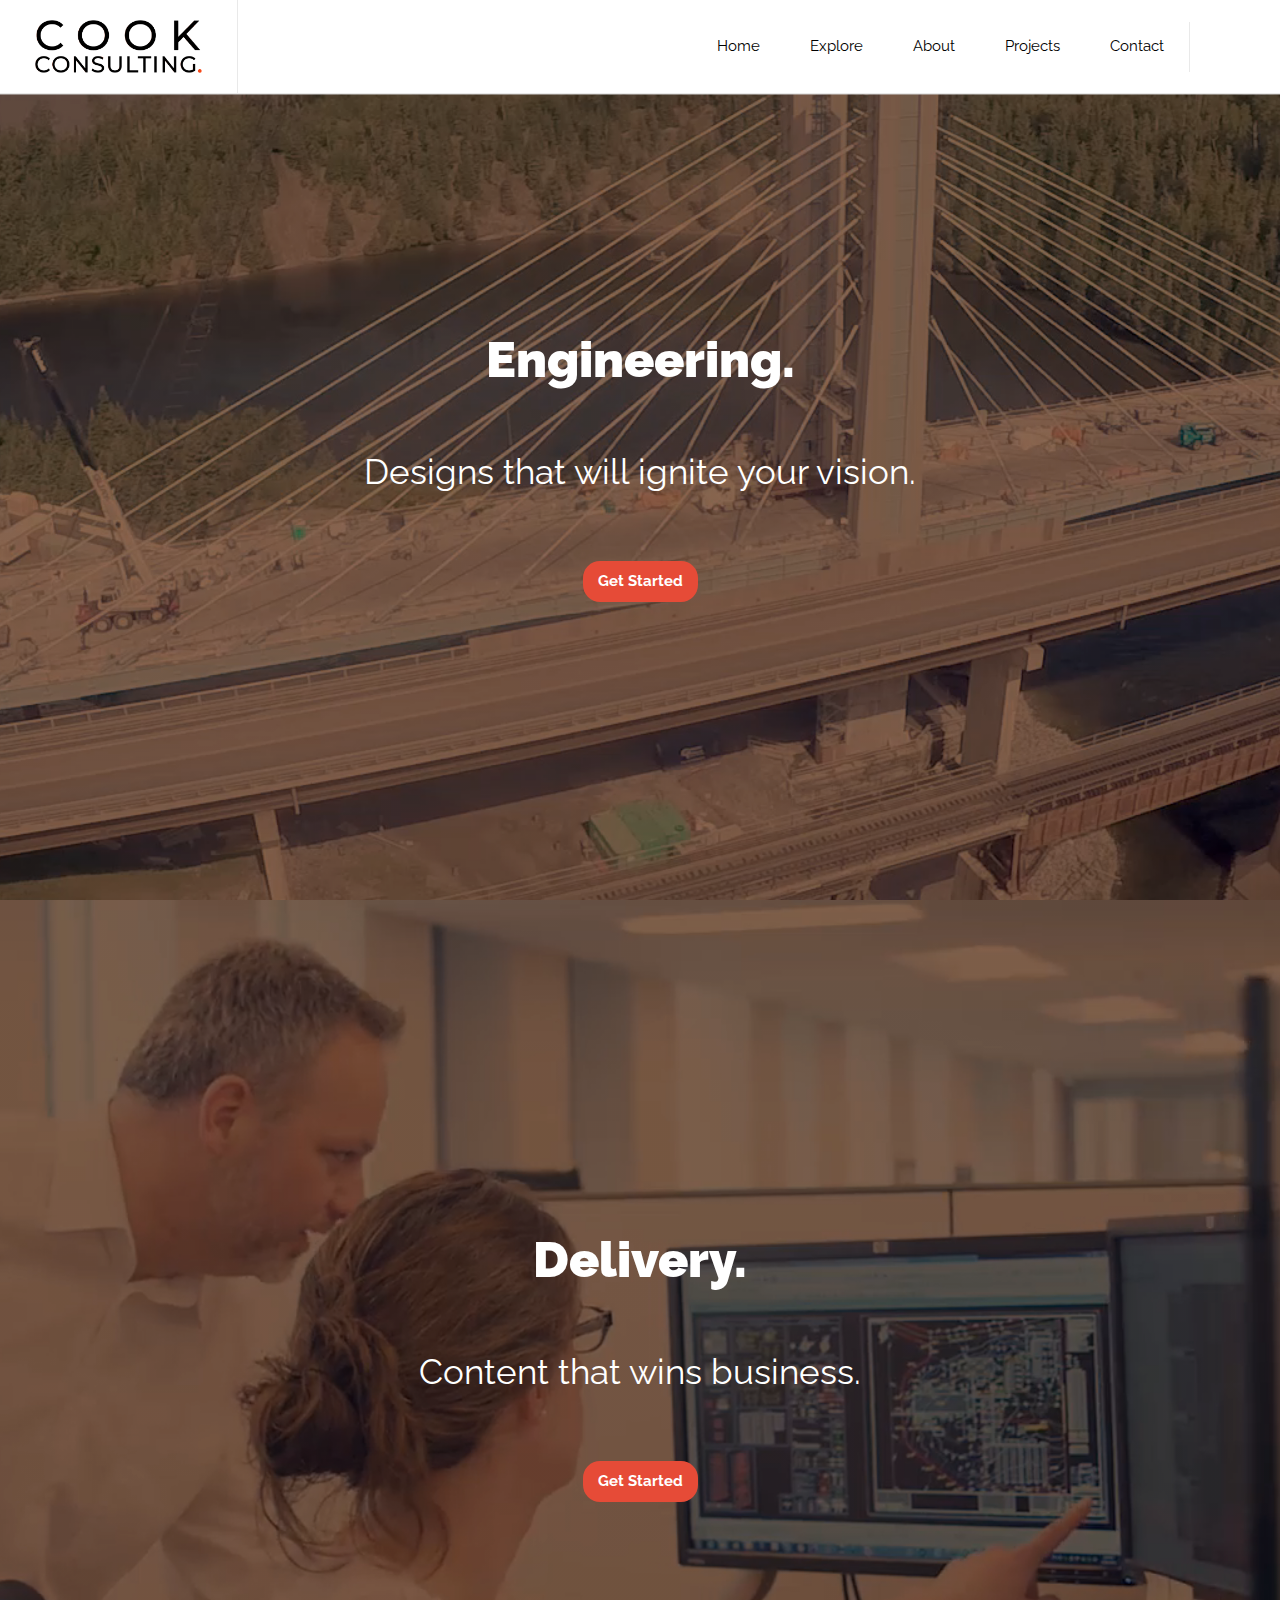
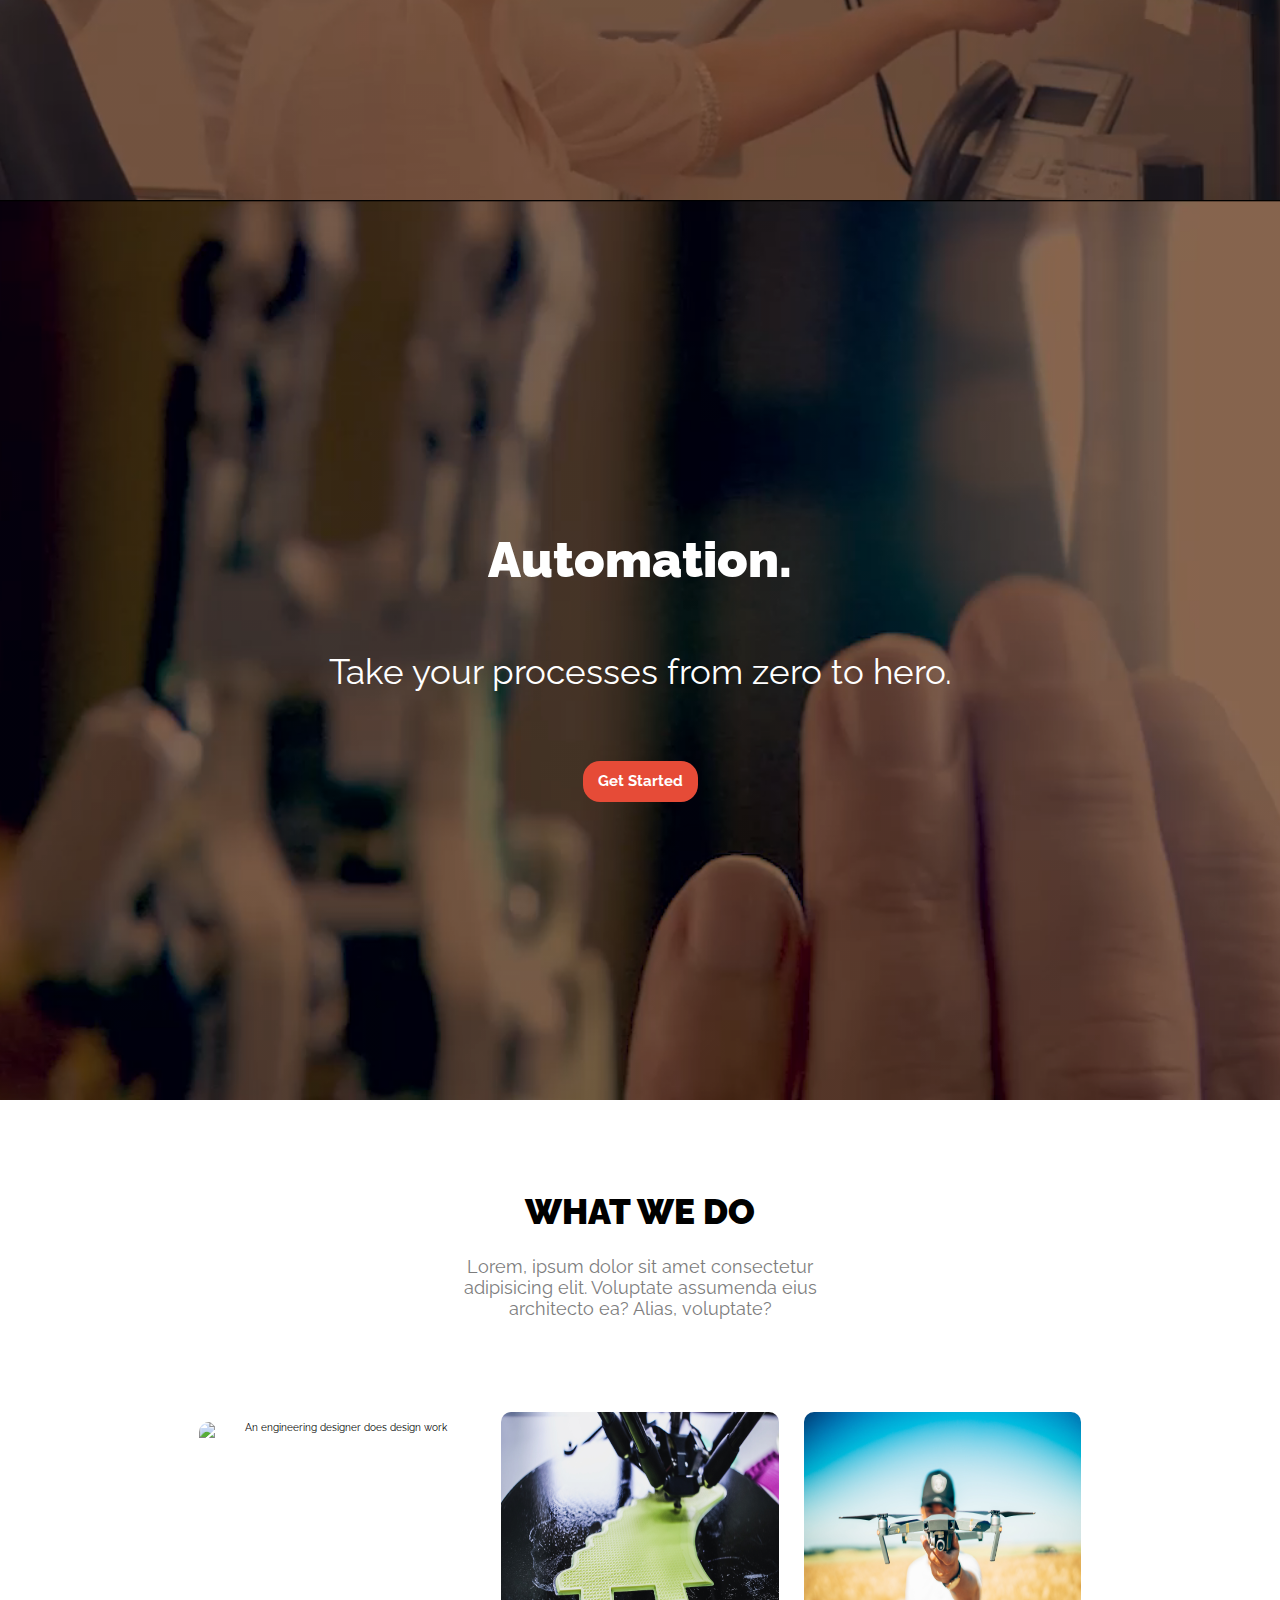
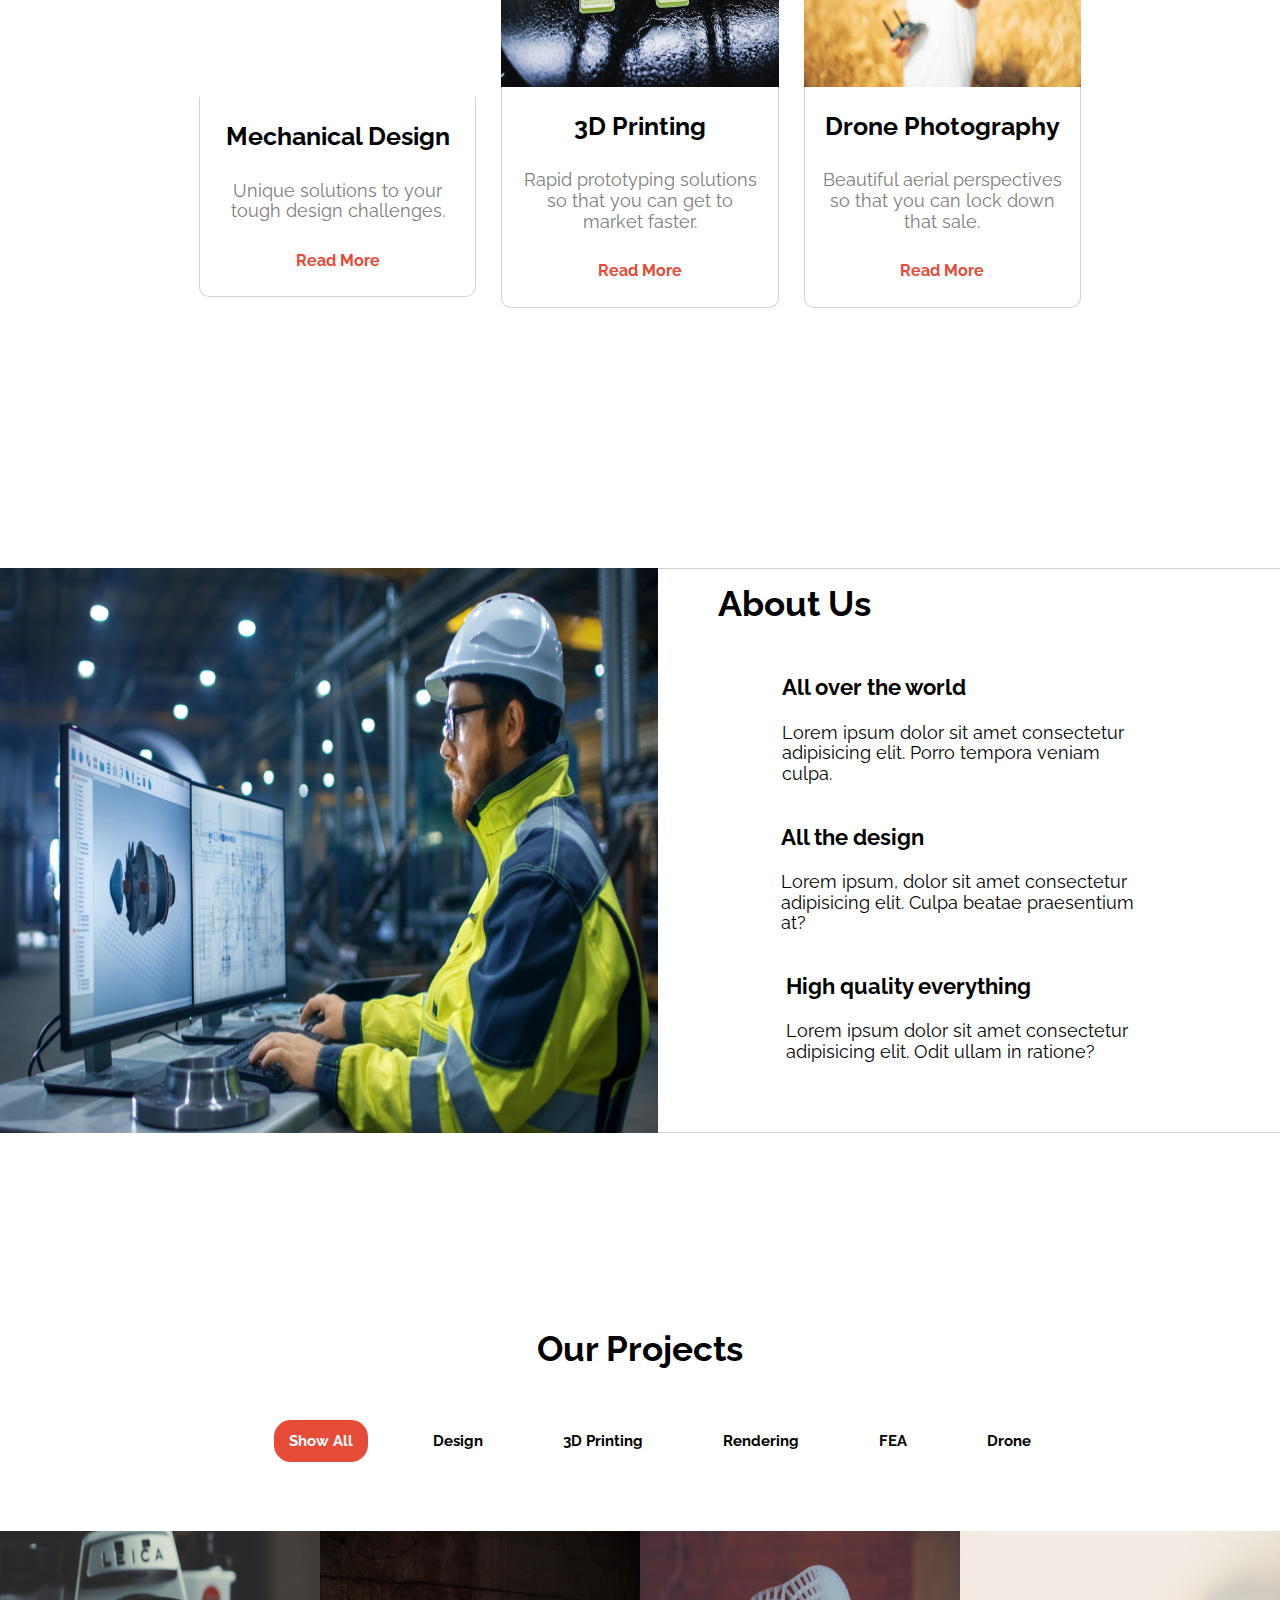
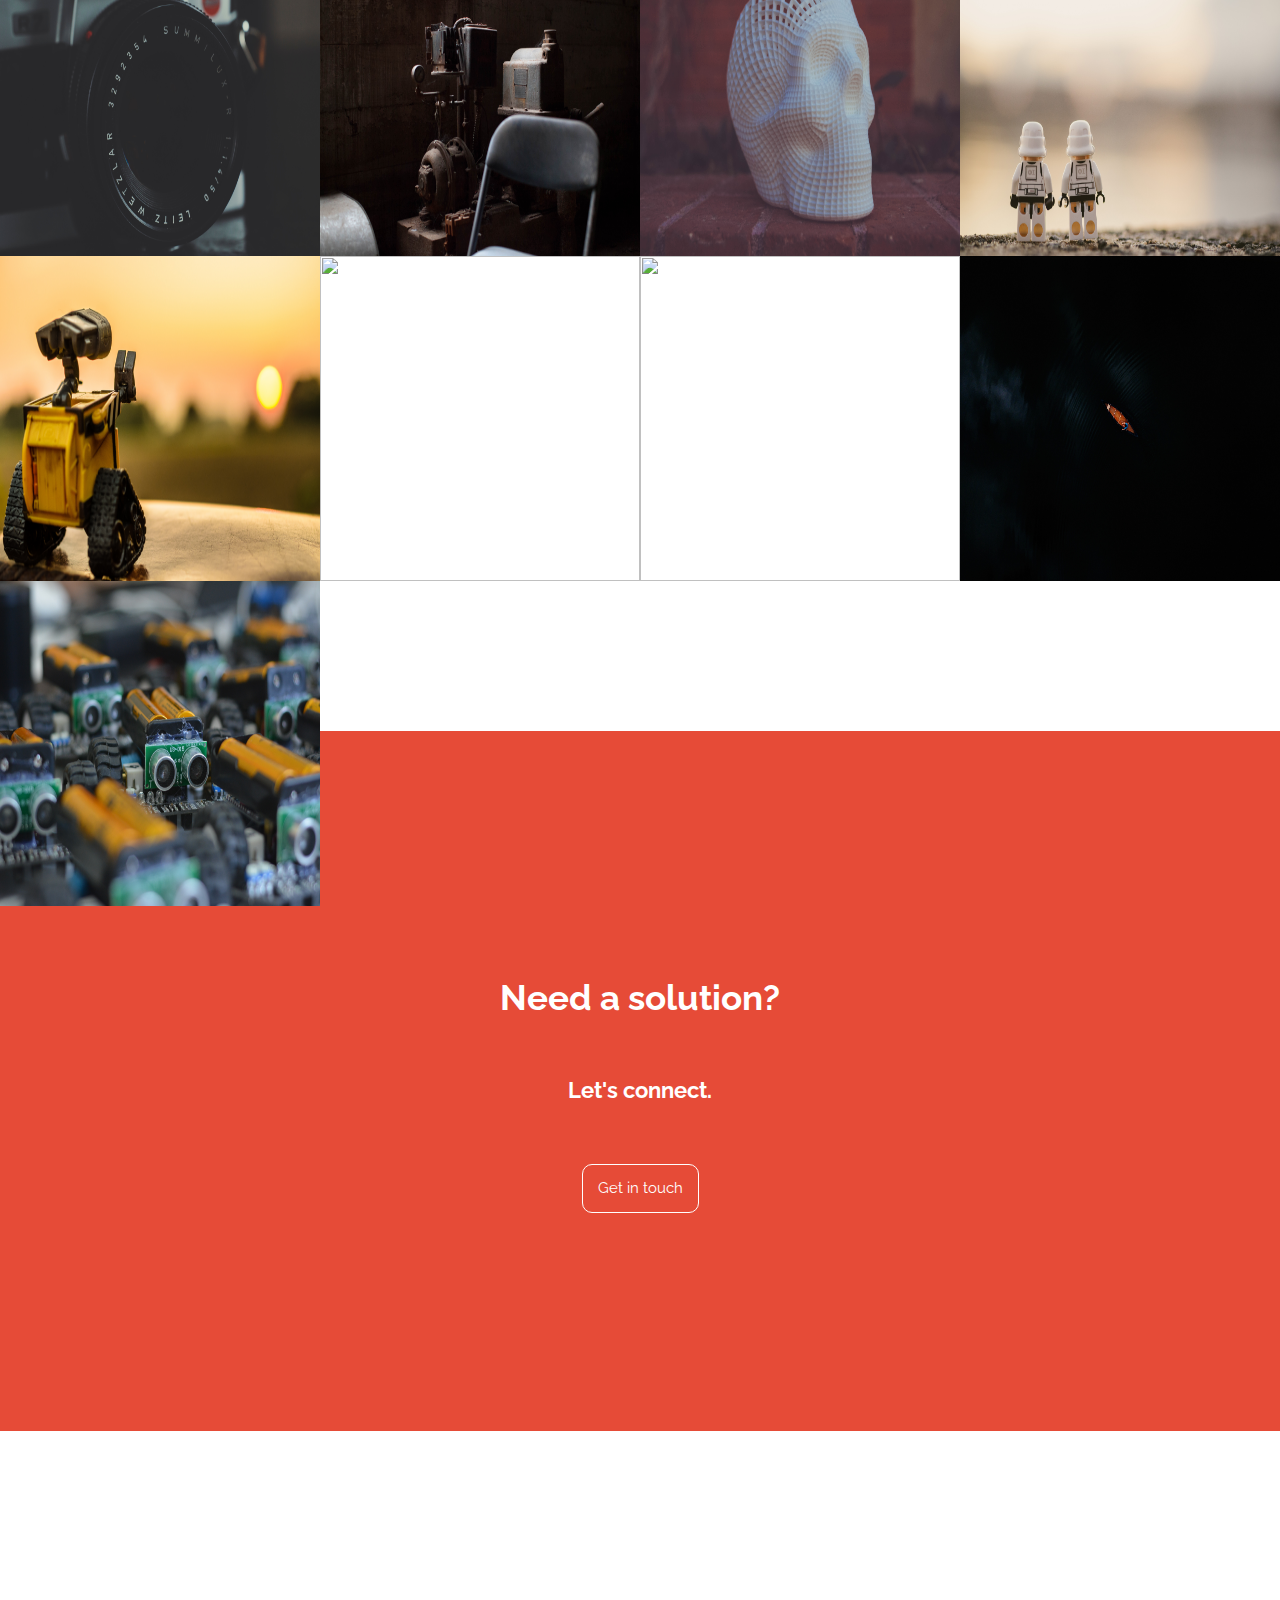
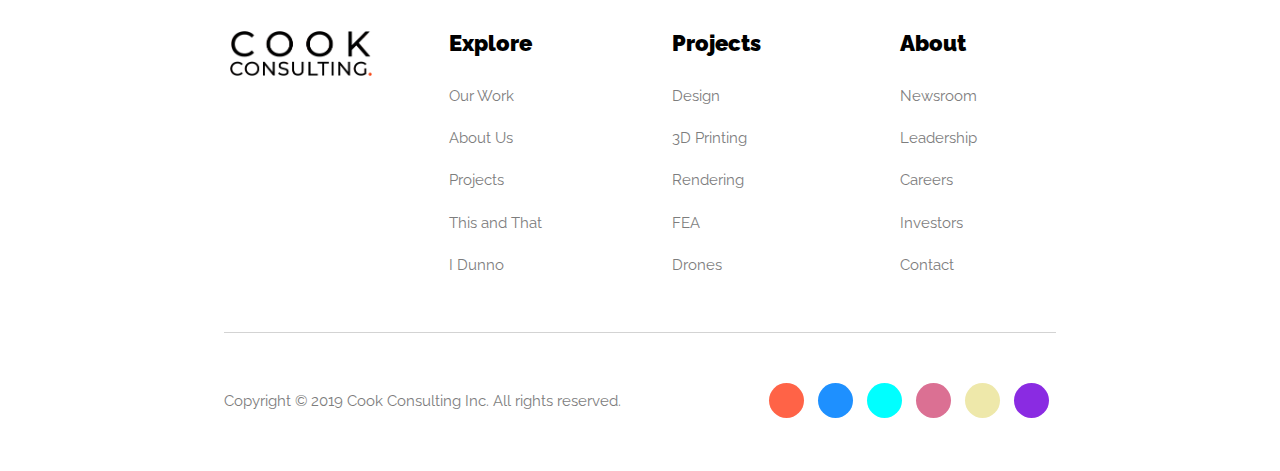
==== commit 001455d6: "made small refinements to site ux" ====
--- a/index.html
+++ b/index.html
@@ -19,7 +19,7 @@
         </div>
         <nav>
             <ul>
-                <li>
+                <li class="scroll">
                     <a href="#home">Home</a>
                 </li>
                 <li class="smoothWork">
@@ -88,8 +88,8 @@
         </div>
         <nav>
             <ul>
-                <li>
-                    <a href="home">Home</a>
+                <li class="scroll">
+                    <a href="#home">Home</a>
                 </li>
                 <li class="smoothWork">
                     <a href="#work">Explore</a>
@@ -428,11 +428,11 @@
                         </a>
                     </li>
                     <li>
-                            <a href="https://github.com/misterjtc" aria-label="Go to Cook Consultings Github page" class="github">
-                                <i aria-hidden class="fab fa-github social1"></i>
-                                <i aria-hidden class="fab fa-github social2"></i>
-                            </a>
-                        </li>
+                        <a href="https://github.com/misterjtc" aria-label="Go to Cook Consultings Github page" class="github">
+                            <i aria-hidden class="fab fa-github social1"></i>
+                            <i aria-hidden class="fab fa-github social2"></i>
+                        </a>
+                    </li>
                     <li>
                         <a href="door.html" aria-label="Go to Cook Consultings Facebook page" class="facebook">
                             <i aria-hidden class="fab fa-facebook-f social1"></i>
--- a/styles/styles.css
+++ b/styles/styles.css
@@ -372,9 +372,9 @@
 .mainLink {
   text-decoration: none;
   color: white;
-  padding: 15px;
+  padding: 12px 15px;
   background: #e64b37;
-  border-radius: 10px;
+  border-radius: 17px;
   font-weight: 700;
   margin-top: 40px;
   -webkit-transition: all 300ms ease-in-out;
@@ -1027,9 +1027,9 @@
           transition: all 0.3s ease-in;
           text-decoration: none;
           color: black;
-          padding: 15px;
+          padding: 12px 15px;
           background: transparent;
-          border-radius: 10px;
+          border-radius: 17px;
           font-weight: 700;
           margin-top: 40px;
           -webkit-transition: all 300ms ease-in-out;
@@ -1041,9 +1041,9 @@
         #projects .projectCats nav ul li .activeCategory {
           text-decoration: none;
           color: white;
-          padding: 15px;
+          padding: 12px 15px;
           background: #e64b37;
-          border-radius: 10px;
+          border-radius: 17px;
           font-weight: 700;
           margin-top: 40px;
           -webkit-transition: all 300ms ease-in-out;
@@ -1247,8 +1247,15 @@
             display: inline-block;
             text-decoration: none;
             color: #7d7d7d;
-            padding: 10px 15px;
-            padding-left: 0; }
+            padding: 5px 0px;
+            margin: 7px 0px;
+            padding-left: 0;
+            border-bottom: 1px solid transparent;
+            -webkit-transition: border-bottom 300ms linear;
+            -o-transition: border-bottom 300ms linear;
+            transition: border-bottom 300ms linear; }
+            footer .wrapper .footer .mainLinks .mainLinkItem ul a:hover {
+              border-bottom: 1px solid #7d7d7d; }
   footer .wrapper .theEnd {
     display: -webkit-box;
     display: -ms-flexbox;
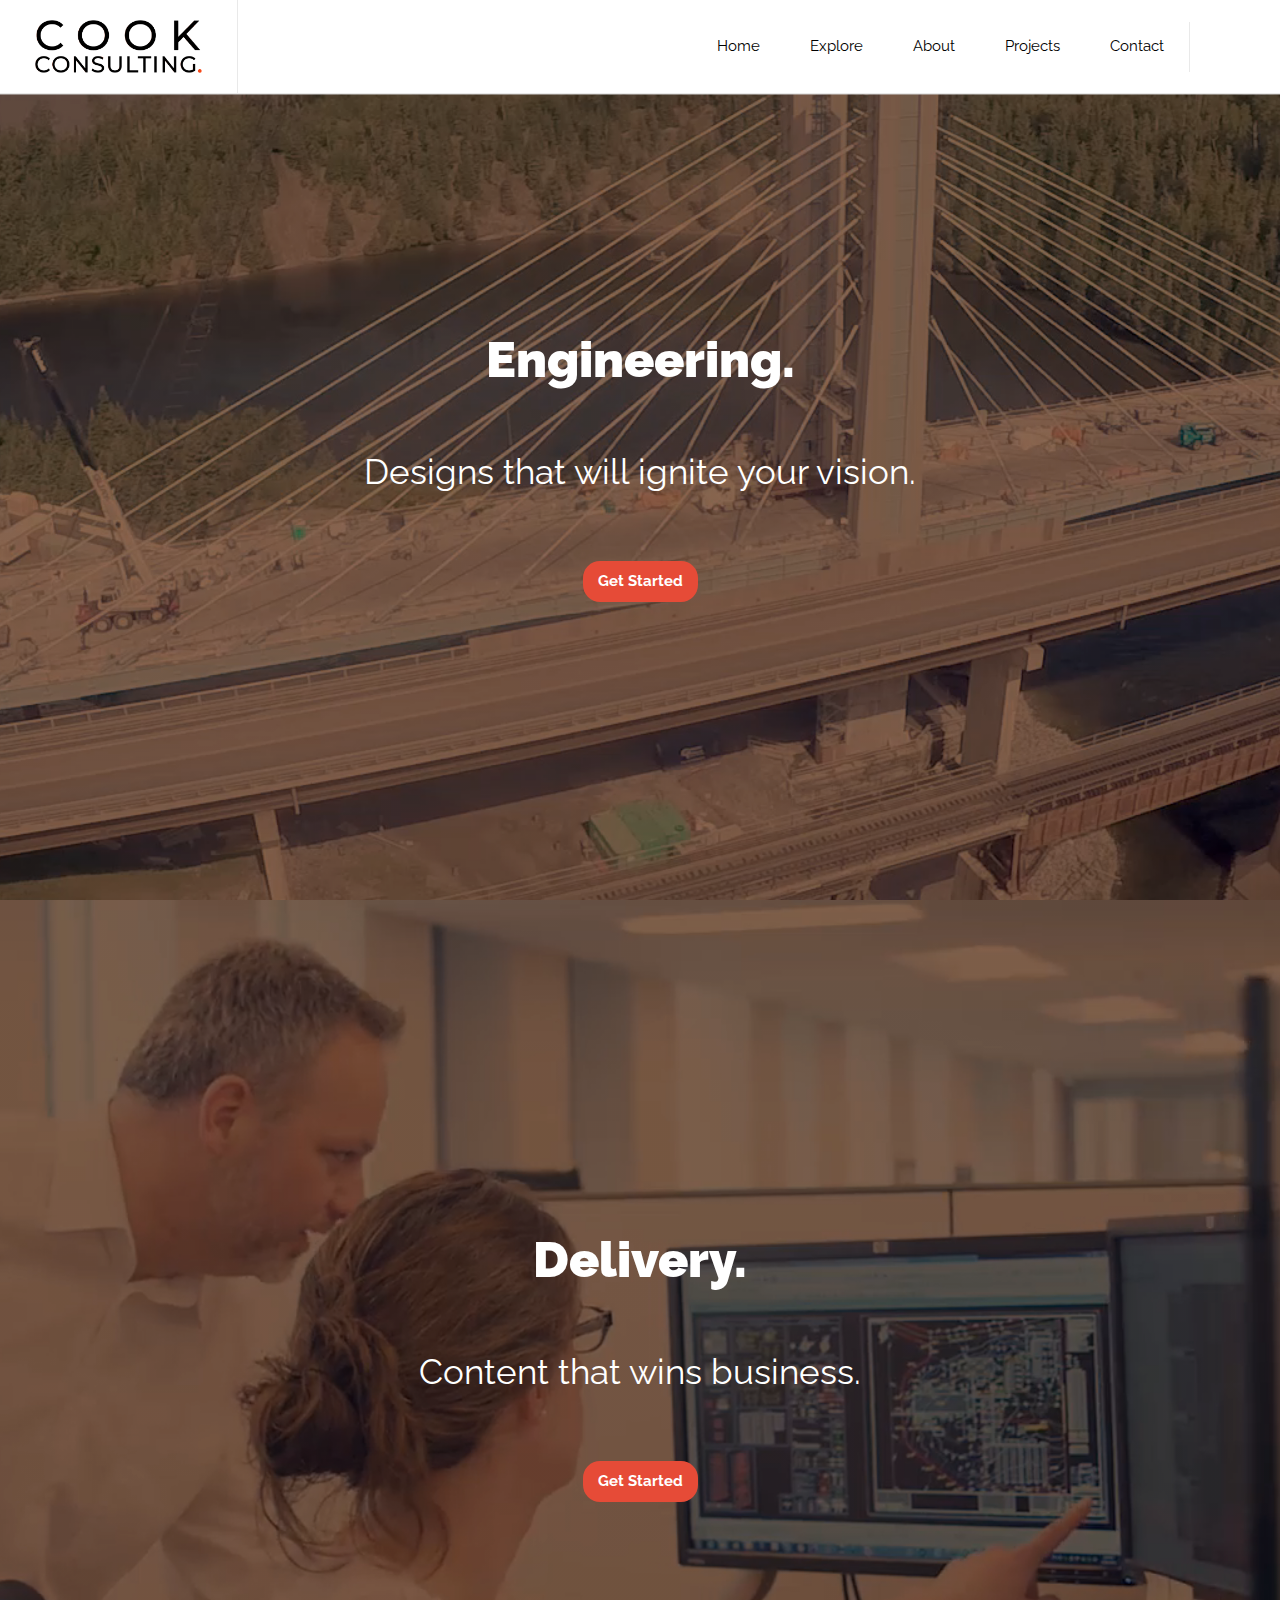
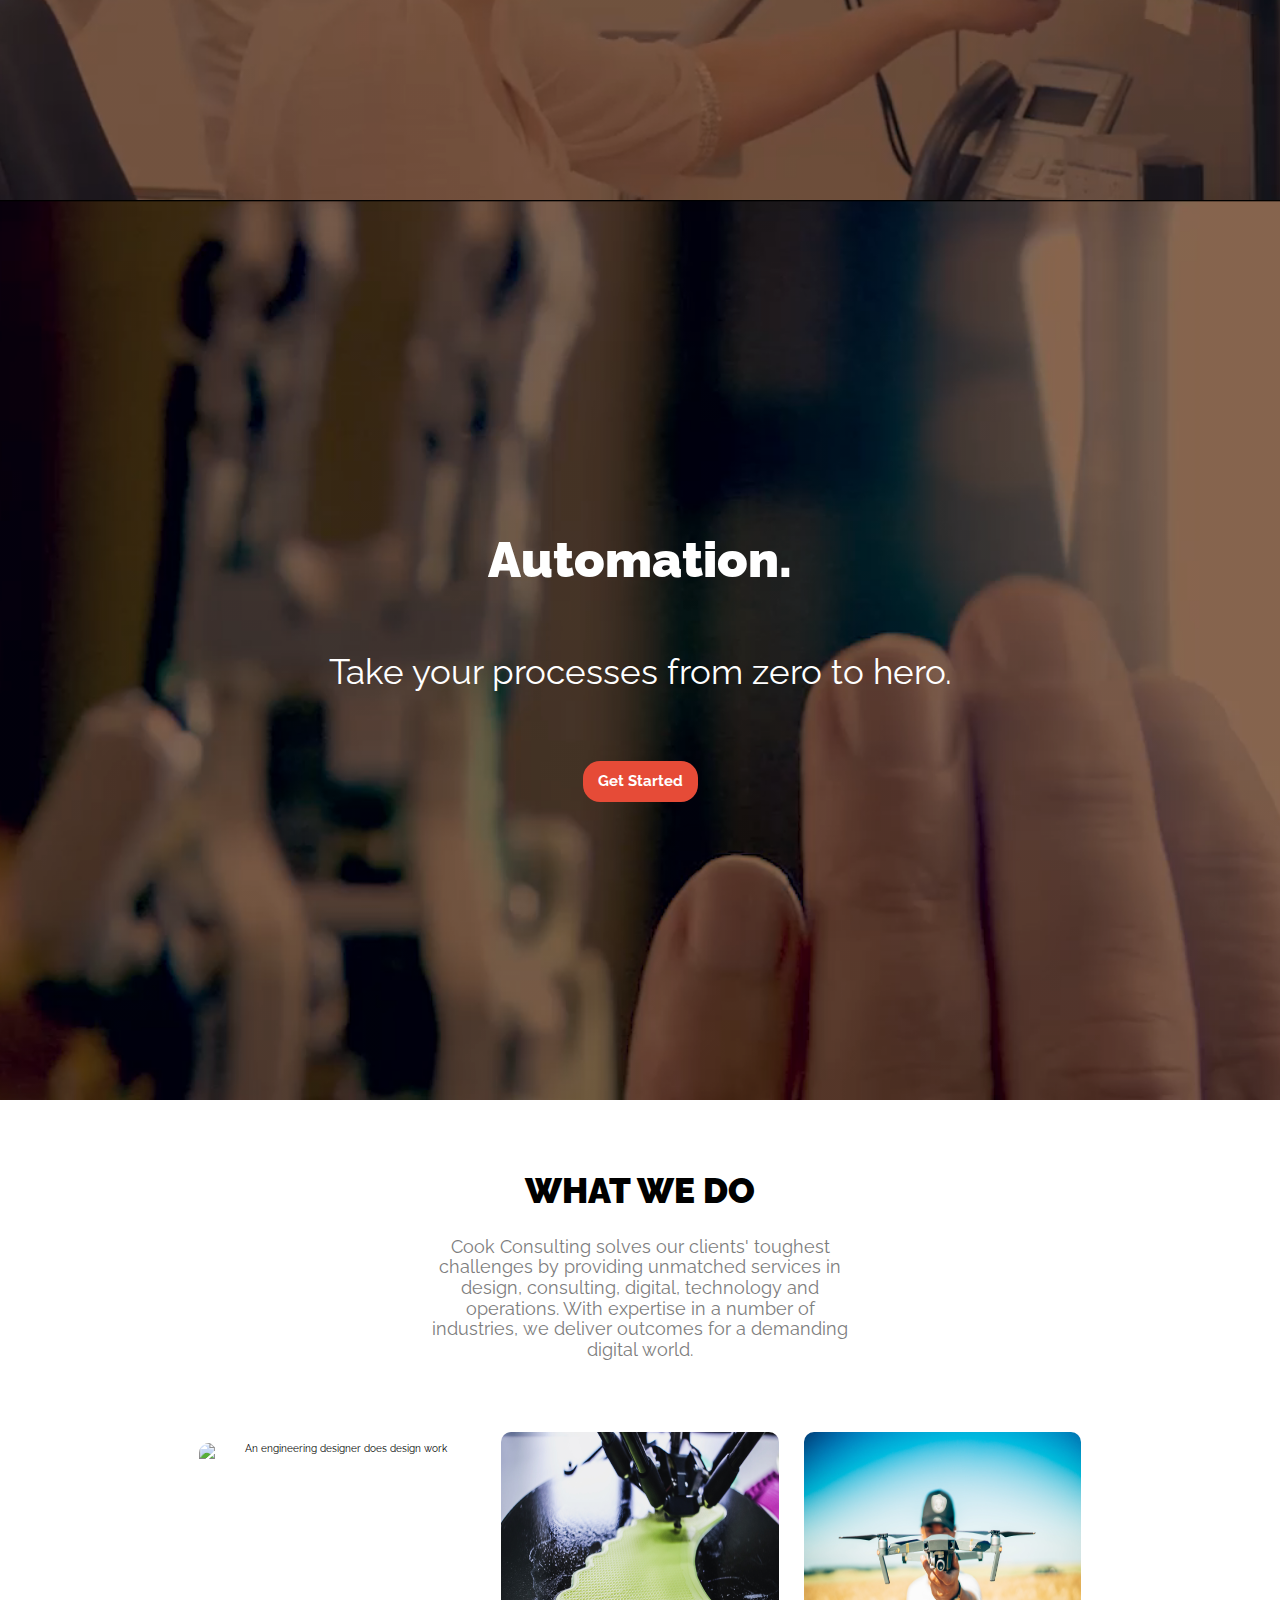
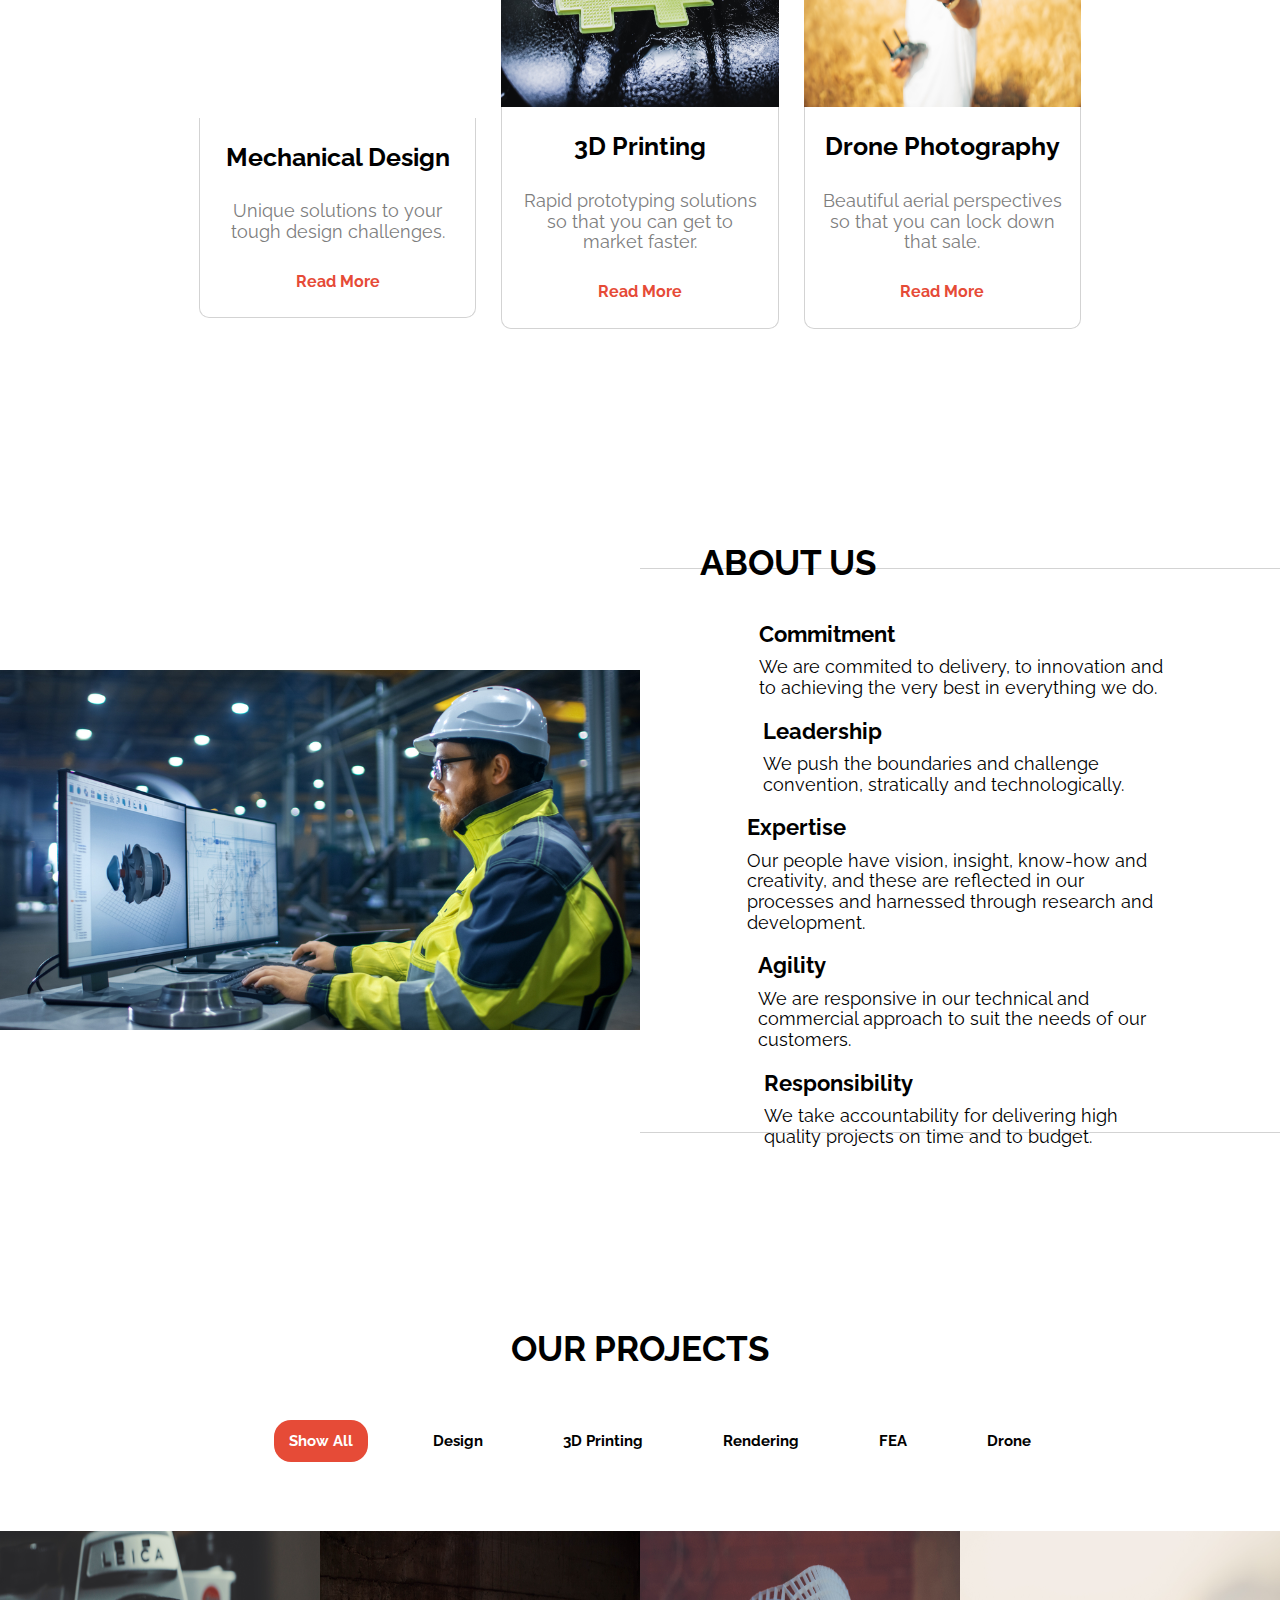
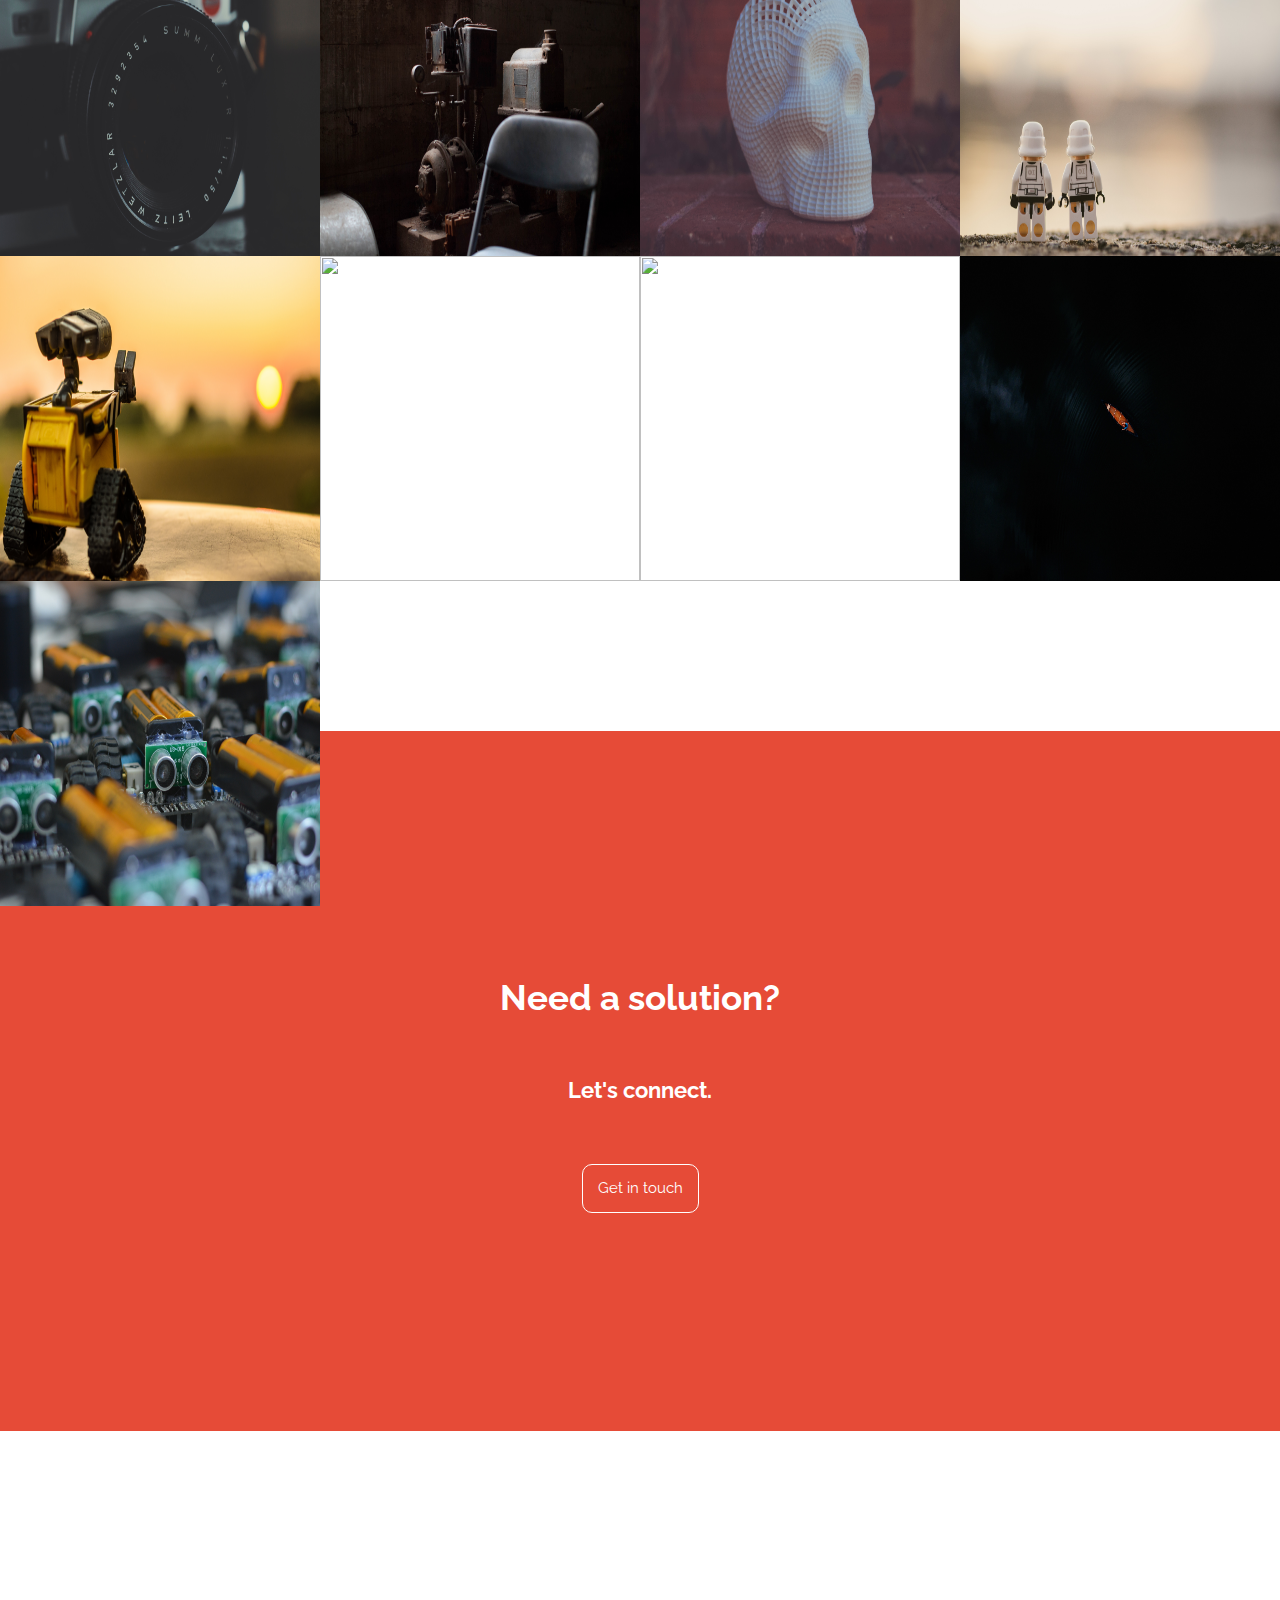
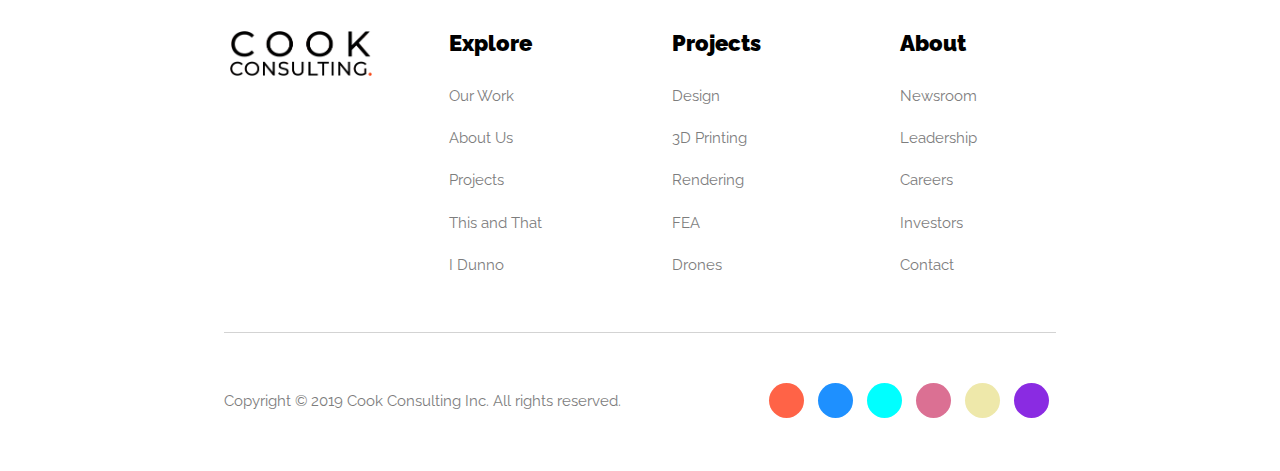
==== commit 0aa6b10f: "refining code, update verbage and adjust responsive design" ====
--- a/index.html
+++ b/index.html
@@ -124,7 +124,7 @@
                         What we do
                     </h2>
                     <p>
-                        Lorem, ipsum dolor sit amet consectetur adipisicing elit. Voluptate assumenda eius architecto ea? Alias, voluptate?
+                        Cook Consulting solves our clients' toughest challenges by providing unmatched services in design, consulting, digital, technology and operations. With expertise in a number of industries, we deliver outcomes for a demanding digital world.
                     </p>
                 </div>
                 <div class="workItems">
@@ -187,40 +187,66 @@
                 </h2>
                 <div class="aboutItem">
                     <div class="aboutIcon">
-                        <i class="fal fa-books"></i>
+                        <i class="fal fa-handshake"></i>
                     </div>
                     <div class="aboutText">
                         <h3>
-                            All over the world
-                        </h3>
-                        <p>
-                            Lorem ipsum dolor sit amet consectetur adipisicing elit. Porro tempora veniam culpa.
+                            Commitment
+                        </h3>
+                        <p>
+                            We are commited to delivery, to innovation and to achieving the very best in everything we do.
                         </p>
                     </div>
                 </div>
                 <div class="aboutItem">
                     <div class="aboutIcon">
-                        <i class="fal fa-cogs"></i>
+                        <i class="fal fa-trophy-alt"></i>
                     </div>
                     <div class="aboutText">
                         <h3>
-                            All the design
-                        </h3>
-                        <p>
-                            Lorem ipsum, dolor sit amet consectetur adipisicing elit. Culpa beatae praesentium at?
+                            Leadership
+                        </h3>
+                        <p>
+                            We push the boundaries and challenge convention, stratically and technologically.
                         </p>
                     </div>
                 </div>
                 <div class="aboutItem">
                     <div class="aboutIcon">
-                        <i class="fal fa-user-hard-hat"></i>
+                        <i class="fal fa-books"></i>
                     </div>
                     <div class="aboutText">
                         <h3>
-                            High quality everything
-                        </h3>
-                        <p>
-                            Lorem ipsum dolor sit amet consectetur adipisicing elit. Odit ullam in ratione?
+                            Expertise
+                        </h3>
+                        <p>
+                            Our people have vision, insight, know-how and creativity, and these are reflected in our processes and harnessed through research and development.
+                        </p>
+                    </div>
+                </div>
+                <div class="aboutItem">
+                    <div class="aboutIcon">
+                        <i class="fal fa-fighter-jet"></i>
+                    </div>
+                    <div class="aboutText">
+                        <h3>
+                            Agility
+                        </h3>
+                        <p>
+                            We are responsive in our technical and commercial approach to suit the needs of our customers.
+                        </p>
+                    </div>
+                </div>
+                <div class="aboutItem">
+                    <div class="aboutIcon">
+                        <i class="fal fa-user-shield"></i>
+                    </div>
+                    <div class="aboutText">
+                        <h3>
+                            Responsibility
+                        </h3>
+                        <p>
+                            We take accountability for delivering high quality projects on time and to budget.
                         </p>
                     </div>
                 </div>
--- a/styles/styles.css
+++ b/styles/styles.css
@@ -278,11 +278,13 @@
       -webkit-box-align: center;
       -ms-flex-align: center;
       align-items: center;
-      padding: 25px 45px;
-      border-left: 0.5px solid rgba(211, 211, 211, 0.5);
-      height: inherit; }
+      -webkit-box-pack: center;
+      -ms-flex-pack: center;
+      justify-content: center;
+      border-left: 0.5px solid rgba(211, 211, 211, 0.5); }
       header .headerTop .search a {
-        color: white; }
+        color: white;
+        padding: 25px 45px; }
   header .hero .hero1 {
     background: -webkit-linear-gradient(45deg, rgba(0, 0, 0, 0.3), rgba(0, 0, 0, 0.3)), url(../assets/Splash1.PNG) no-repeat center;
     background: -o-linear-gradient(45deg, rgba(0, 0, 0, 0.3), rgba(0, 0, 0, 0.3)), url(../assets/Splash1.PNG) no-repeat center;
@@ -519,11 +521,13 @@
     -webkit-box-align: center;
     -ms-flex-align: center;
     align-items: center;
-    padding: 25px 45px;
-    border-left: 0.5px solid rgba(211, 211, 211, 0.5);
-    height: inherit; }
+    -webkit-box-pack: center;
+    -ms-flex-pack: center;
+    justify-content: center;
+    border-left: 0.5px solid rgba(211, 211, 211, 0.5); }
     .headerAfter .search a {
-      color: black; }
+      color: black;
+      padding: 25px 45px; }
 
 @media (min-width: 0) and (max-width: 576px) {
   .headerAfter {
@@ -853,13 +857,13 @@
     align-items: center;
     width: 100%; }
     #about .about .aboutImg {
-      height: 565px;
       display: -webkit-box;
       display: -ms-flexbox;
       display: flex;
       -webkit-box-align: stretch;
       -ms-flex-align: stretch;
-      align-items: stretch; }
+      align-items: stretch;
+      width: 50%; }
       #about .about .aboutImg img {
         display: block;
         width: 100%;
@@ -877,11 +881,11 @@
       -webkit-box-pack: center;
       -ms-flex-pack: center;
       justify-content: center;
-      padding-right: 2%;
       margin-top: 35px;
-      padding-bottom: 35px; }
+      width: 50%; }
       #about .about .aboutUs h2 {
-        margin-top: 0; }
+        margin-top: 0;
+        text-transform: uppercase; }
       #about .about .aboutUs .aboutItem {
         display: -webkit-box;
         display: -ms-flexbox;
@@ -899,16 +903,22 @@
           -webkit-box-pack: center;
           -ms-flex-pack: center;
           justify-content: center;
-          height: 48px;
-          width: 60px; }
+          -webkit-box-align: center;
+          -ms-flex-align: center;
+          align-items: center;
+          height: 40px;
+          width: 52px; }
           #about .about .aboutUs .aboutItem .aboutIcon i {
             display: block;
-            font-size: 4.8rem;
+            font-size: 4rem;
             color: #e64b37; }
         #about .about .aboutUs .aboutItem .aboutText {
           margin-left: 25px; }
+          #about .about .aboutUs .aboutItem .aboutText h3 {
+            margin: 10px 0; }
           #about .about .aboutUs .aboutItem .aboutText p {
-            width: 75%; }
+            margin: 10px 0;
+            width: 80%; }
 
 @media (min-width: 0) and (max-width: 576px) {
   #about .about {
@@ -917,7 +927,8 @@
     -ms-flex-direction: column;
     flex-direction: column; }
     #about .about .aboutImg {
-      height: 365px; }
+      height: 365px;
+      width: 80%; }
     #about .about .aboutUs {
       border-top: none; } }
 
@@ -928,7 +939,8 @@
     -ms-flex-direction: column;
     flex-direction: column; }
     #about .about .aboutImg {
-      height: 365px; }
+      height: 365px;
+      width: 80%; }
     #about .about .aboutUs {
       border-top: none; } }
 
@@ -945,7 +957,8 @@
     -ms-flex-align: center;
     align-items: center; }
     #about .about .aboutImg {
-      height: 500px; }
+      height: auto;
+      width: 70%; }
     #about .about .aboutUs {
       border-top: none; } }
 
@@ -962,7 +975,8 @@
     -ms-flex-align: center;
     align-items: center; }
     #about .about .aboutImg {
-      height: 500px; }
+      height: auto;
+      width: 60%; }
     #about .about .aboutUs {
       border-top: none; } }
 
@@ -978,7 +992,7 @@
       -ms-flex-pack: justify;
       justify-content: space-between; }
       #about .about .aboutImg {
-        height: 565px; }
+        width: 50%; }
       #about .about .aboutUs {
         border-top: 1px solid #d3d3d3;
         height: 565px;
@@ -1000,6 +1014,8 @@
     -ms-flex-line-pack: center;
     align-content: center;
     text-align: center; }
+    #projects .projects h2 {
+      text-transform: uppercase; }
   #projects .projectCats nav {
     margin: 0 auto; }
     #projects .projectCats nav ul {
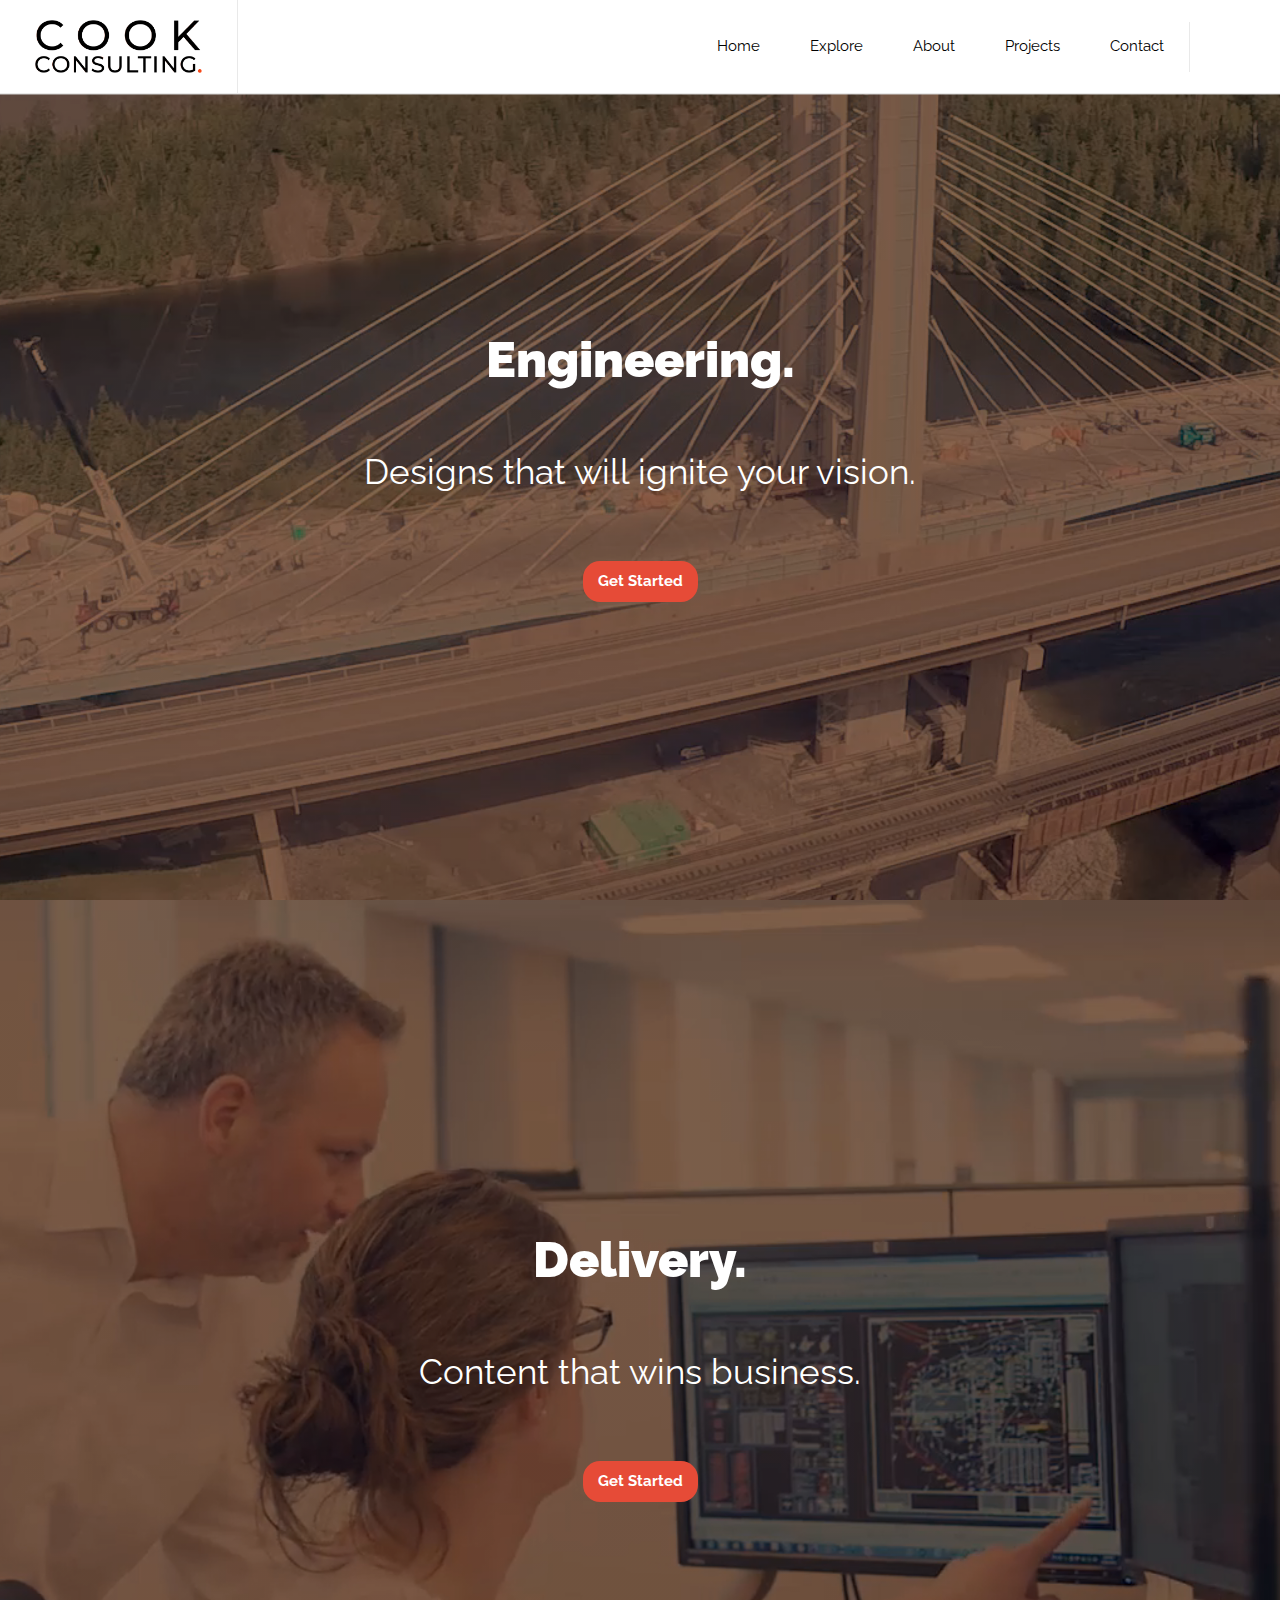
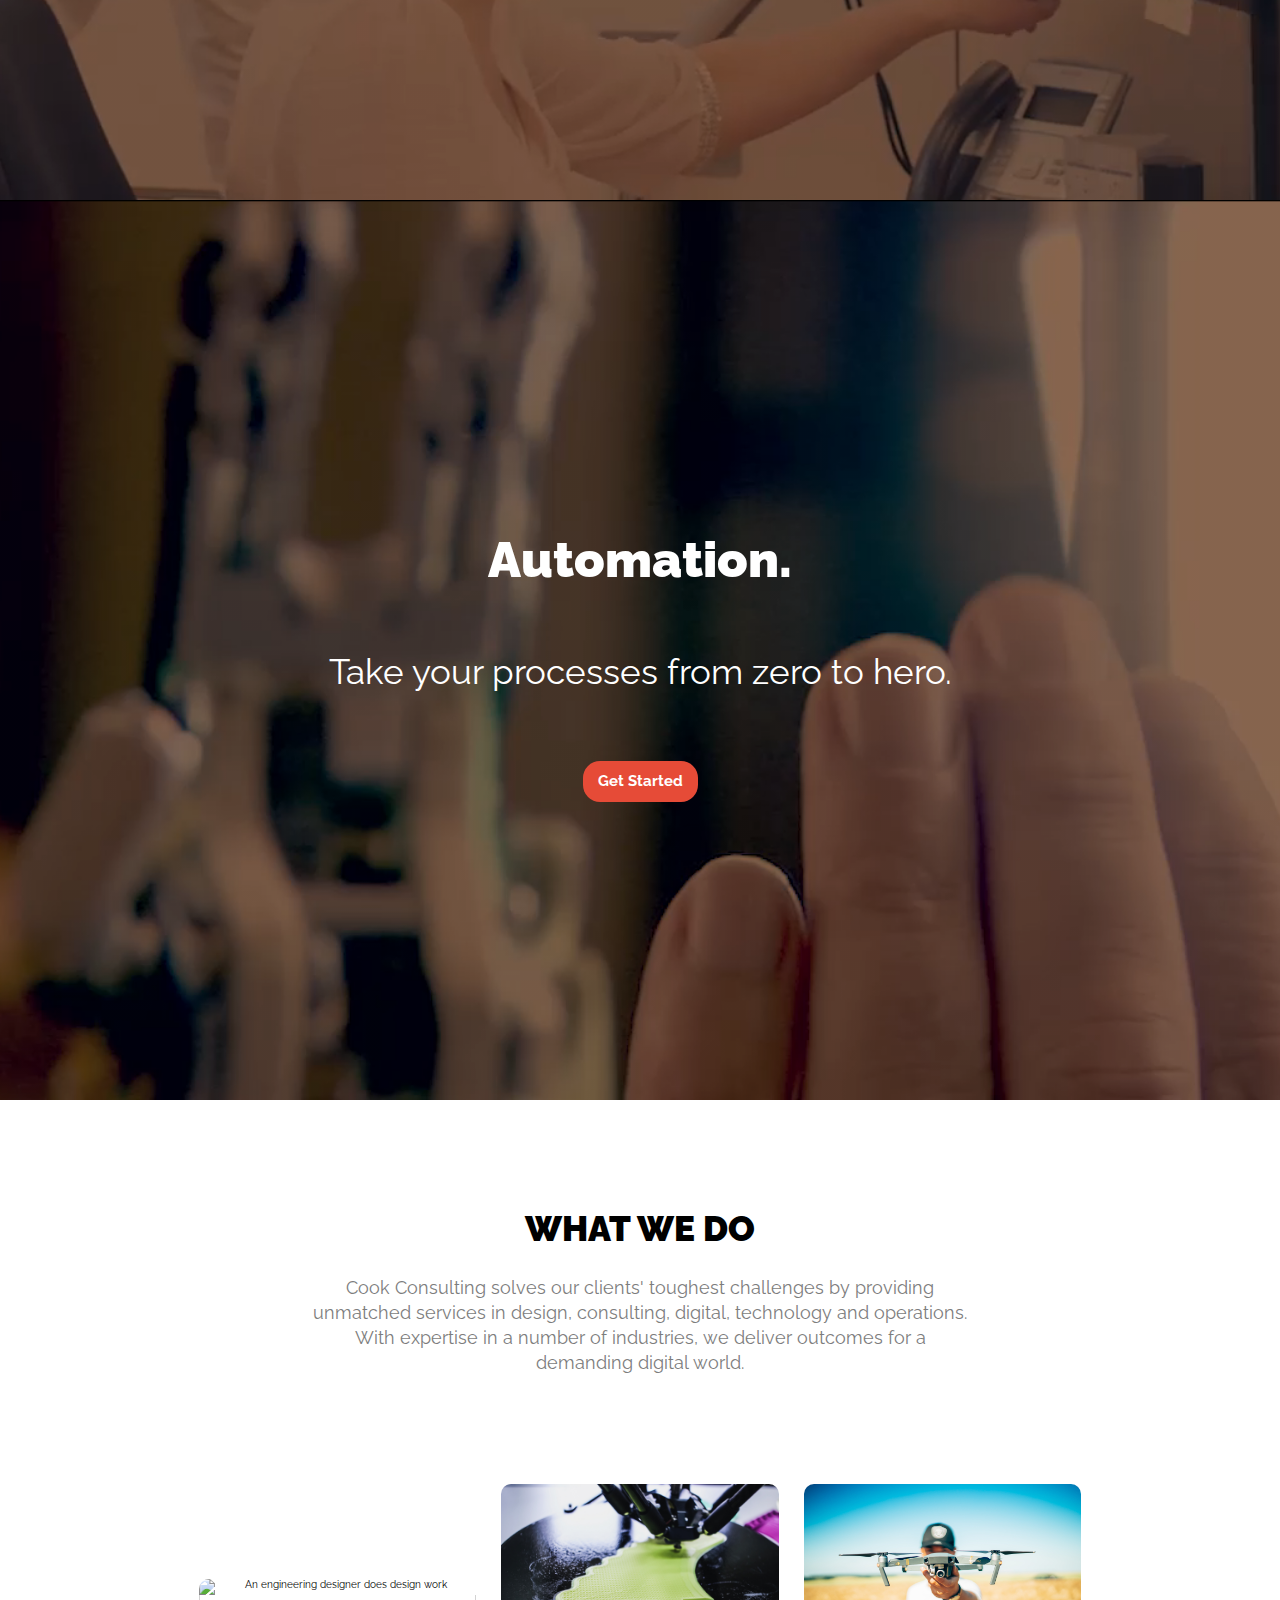
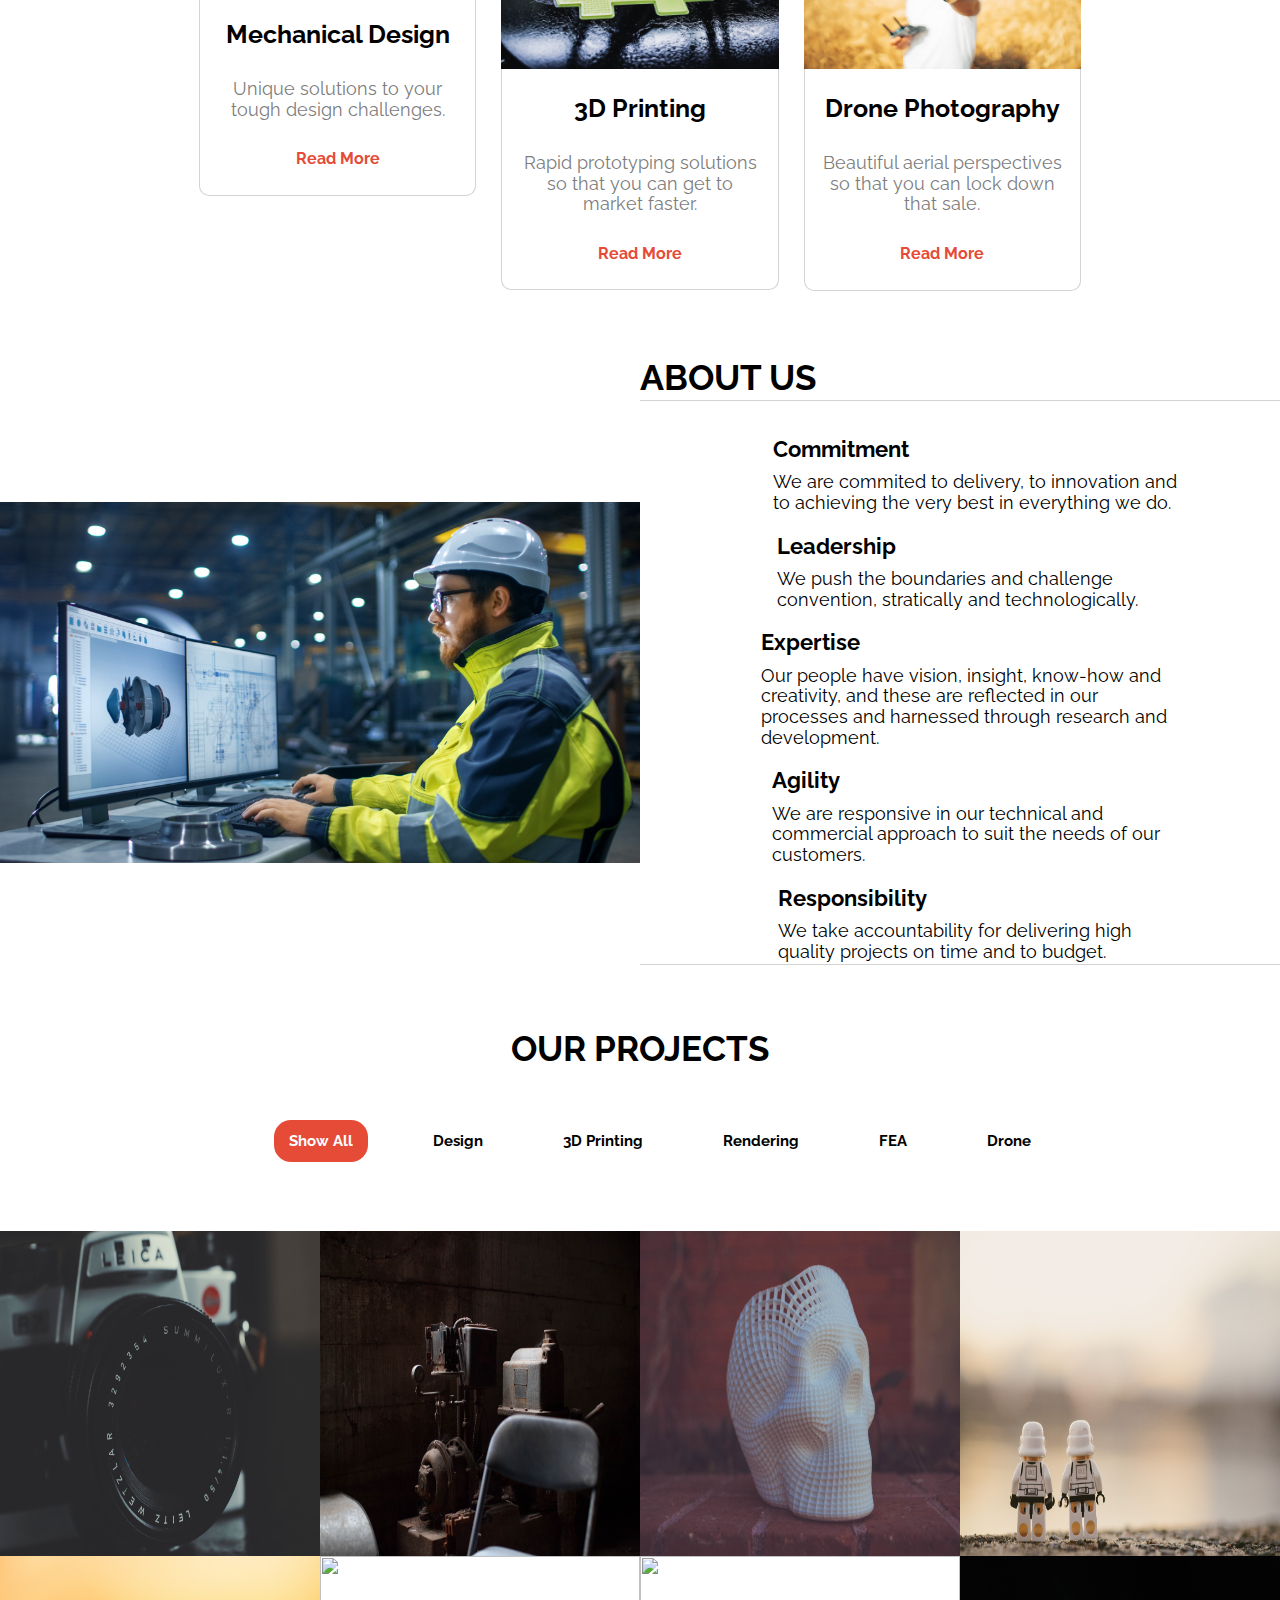
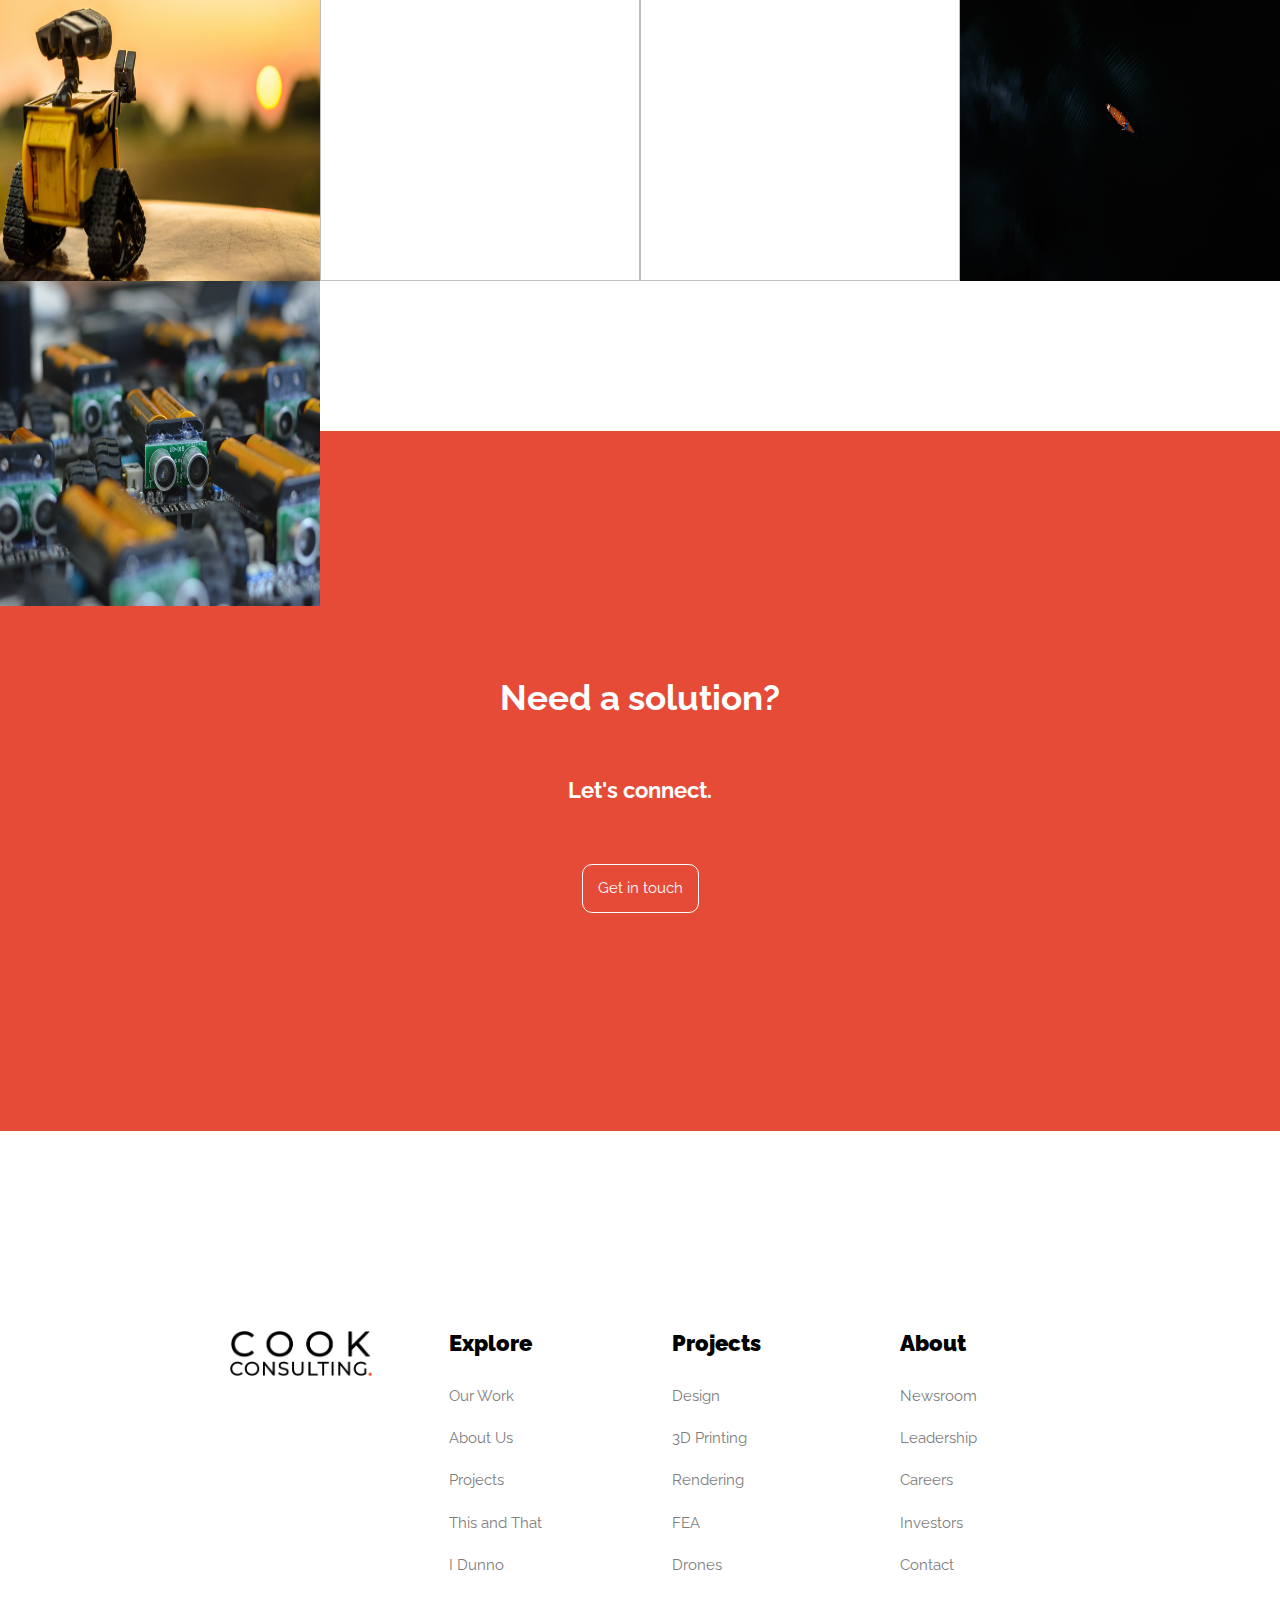
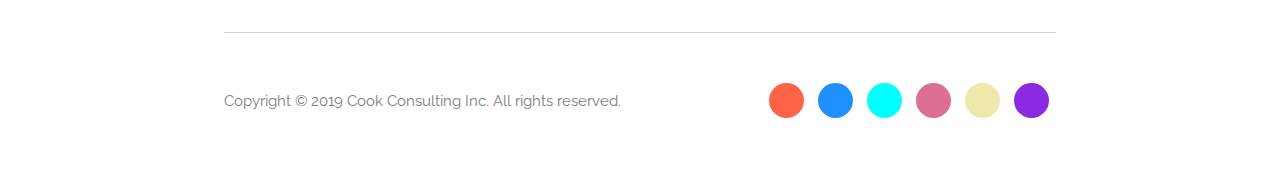
==== commit bc18beb1: "continued refining responsive design" ====
--- a/index.html
+++ b/index.html
@@ -3,7 +3,7 @@
 <head>
    <meta charset="UTF-8">
    <title>Cook Consulting</title>
-   <link rel="shortcut icon" type="image/x-icon" href="./icons/arrow-left-light.svg"/>
+   <link rel="shortcut icon" type="image/x-icon" href="./assets/favicon.ico"/>
    <meta name="viewport" content="width=device-width, initial-scale=1">
    <link href="https://fonts.googleapis.com/css?family=Raleway" rel="stylesheet">
    <link rel="stylesheet" href="https://pro.fontawesome.com/releases/v5.8.1/css/all.css" integrity="sha384-Bx4pytHkyTDy3aJKjGkGoHPt3tvv6zlwwjc3iqN7ktaiEMLDPqLSZYts2OjKcBx1" crossorigin="anonymous">
@@ -405,8 +405,8 @@
                             <li class="smoothWork"><a href="#work">Our Work</a></li>
                             <li class="smoothAbout"><a href="#about">About Us</a></li>
                             <li class="smoothProject"><a href="#projects">Projects</a></li>
-                            <li><a href="">This and That</a></li>
-                            <li><a href="">I Dunno</a></li>
+                            <li><a href="door.html">This and That</a></li>
+                            <li><a href="door.html">I Dunno</a></li>
                         </ul>
                     </div>
                 </div>
@@ -416,11 +416,11 @@
                             Projects
                         </h3>
                         <ul>
-                            <li><a href="">Design</a></li>
-                            <li><a href="">3D Printing</a></li>
-                            <li><a href="">Rendering</a></li>
-                            <li><a href="">FEA</a></li>
-                            <li><a href="">Drones</a></li>
+                            <li><a href="#projects" class="projSort design">Design</a></li>
+                            <li><a href="#projects" class="projSort printing">3D Printing</a></li>
+                            <li><a href="#projects" class="projSort rendering">Rendering</a></li>
+                            <li><a href="#projects" class="projSort fea">FEA</a></li>
+                            <li><a href="#projects" class="projSort drone">Drones</a></li>
                         </ul>
                     </div>
                 </div>
@@ -460,7 +460,7 @@
                         </a>
                     </li>
                     <li>
-                        <a href="door.html" aria-label="Go to Cook Consultings Facebook page" class="facebook">
+                        <a href="https://facebook.com" aria-label="Go to Cook Consultings Facebook page" class="facebook">
                             <i aria-hidden class="fab fa-facebook-f social1"></i>
                             <i aria-hidden class="fab fa-facebook-f social2"></i>
                         </a>
--- a/styles/styles.css
+++ b/styles/styles.css
@@ -202,6 +202,30 @@
 a {
   font-size: 1.5rem; }
 
+@media (min-width: 0) and (max-width: 768px) {
+  h1 {
+    font-size: 4rem; }
+  h2 {
+    font-size: 3rem; }
+  h3 {
+    font-size: 2rem; }
+  p {
+    font-size: 1.5rem; }
+  a {
+    font-size: 1.2rem; } }
+
+@media (min-wdith: 768px) {
+  h1 {
+    font-size: 5rem; }
+  h2 {
+    font-size: 3.5rem; }
+  h3 {
+    font-size: 2.2rem; }
+  p {
+    font-size: 1.8rem; }
+  a {
+    font-size: 1.5rem; } }
+
 .overTheTop {
   position: fixed;
   display: none;
@@ -210,7 +234,10 @@
   background: rgba(211, 211, 211, 0.8);
   border-radius: 30px;
   padding: 0px 3px 1px 3px;
-  z-index: 5; }
+  z-index: 5;
+  -webkit-transition: all 300ms ease-in;
+  -o-transition: all 300ms ease-in;
+  transition: all 300ms ease-in; }
   .overTheTop:hover {
     background: rgba(224, 224, 224, 0.8); }
   .overTheTop a {
@@ -235,6 +262,7 @@
     header .headerTop .logo {
       border-right: 0.5px solid rgba(211, 211, 211, 0.5);
       width: 250px;
+      margin: 0 auto;
       max-width: 250px; }
       header .headerTop .logo img {
         display: block;
@@ -251,7 +279,8 @@
       align-items: center;
       -webkit-box-pack: end;
       -ms-flex-pack: end;
-      justify-content: flex-end; }
+      justify-content: flex-end;
+      margin: 0 auto; }
       header .headerTop nav ul {
         padding: 0;
         display: -webkit-box;
@@ -408,7 +437,8 @@
     -ms-flex-align: center;
     align-items: center; }
     header .headerTop .logo {
-      border: none; }
+      border: none;
+      width: 225px; }
     header .headerTop nav {
       -webkit-box-pack: center;
       -ms-flex-pack: center;
@@ -437,13 +467,18 @@
     -ms-flex-align: center;
     align-items: center; }
     header .headerTop .logo {
-      border: none; }
+      border: none;
+      width: 225px; }
     header .headerTop nav {
       -webkit-box-pack: center;
       -ms-flex-pack: center;
       justify-content: center; }
     header .headerTop .search {
       border: none; } }
+
+@media (min-width: 768px) {
+  header .headerTop .logo {
+    width: 250px; } }
 
 @media (min-width: 992px) {
   header .headerTop {
@@ -478,6 +513,7 @@
   .headerAfter .logo {
     border-right: 0.5px solid rgba(211, 211, 211, 0.5);
     width: 250px;
+    margin: 0 auto;
     max-width: 250px; }
     .headerAfter .logo img {
       display: block;
@@ -494,7 +530,8 @@
     align-items: center;
     -webkit-box-pack: end;
     -ms-flex-pack: end;
-    justify-content: flex-end; }
+    justify-content: flex-end;
+    margin: 0 auto; }
     .headerAfter nav ul {
       padding: 0;
       display: -webkit-box;
@@ -539,7 +576,8 @@
     -ms-flex-align: center;
     align-items: center; }
     .headerAfter .logo {
-      border: none; }
+      border: none;
+      width: 225px; }
     .headerAfter nav {
       -webkit-box-pack: center;
       -ms-flex-pack: center;
@@ -564,13 +602,18 @@
     -ms-flex-align: center;
     align-items: center; }
     .headerAfter .logo {
-      border: none; }
+      border: none;
+      width: 225px; }
     .headerAfter nav {
       -webkit-box-pack: center;
       -ms-flex-pack: center;
       justify-content: center; }
     .headerAfter .search {
       border: none; } }
+
+@media (min-width: 768px) {
+  .headerAfter .logo {
+    width: 250px; } }
 
 @media (min-width: 992px) {
   .headerAfter {
@@ -629,7 +672,8 @@
       #work .wrapper .work .workMain p {
         width: 50%;
         margin: 0;
-        color: #7d7d7d; }
+        color: #7d7d7d;
+        line-height: 25px; }
     #work .wrapper .work .workItems {
       display: -webkit-box;
       display: -ms-flexbox;
@@ -662,7 +706,6 @@
         text-align: center; }
         #work .wrapper .work .workItems .workItem figure {
           width: 100%;
-          height: 275px;
           margin: 0;
           -webkit-transition: opacity 300ms ease-in;
           -o-transition: opacity 300ms ease-in;
@@ -672,7 +715,7 @@
           #work .wrapper .work .workItems .workItem figure img {
             display: block;
             width: 100%;
-            height: 100%;
+            height: auto;
             border-top-left-radius: 10px;
             border-top-right-radius: 10px; }
         #work .wrapper .work .workItems .workItem .workText {
@@ -718,9 +761,11 @@
 @media (min-width: 0) and (max-width: 576px) {
   #work .wrapper {
     width: 80%;
-    height: 2100px; }
+    height: 1750px; }
     #work .wrapper .work {
       height: inherit; }
+      #work .wrapper .work .workMain p {
+        width: 90%; }
       #work .wrapper .work .workItems {
         -webkit-box-orient: vertical;
         -webkit-box-direction: normal;
@@ -732,14 +777,6 @@
         #work .wrapper .work .workItems .workItem {
           width: 100%;
           margin: 0; }
-          #work .wrapper .work .workItems .workItem figure {
-            height: 350px; }
-            #work .wrapper .work .workItems .workItem figure h3 {
-              font-size: 2rem; }
-            #work .wrapper .work .workItems .workItem figure p {
-              font-size: 1.5rem; }
-            #work .wrapper .work .workItems .workItem figure a {
-              font-size: 1.2rem; }
         #work .wrapper .work .workItems .workItem1 {
           margin-bottom: 25px; }
         #work .wrapper .work .workItems .workItem3 {
@@ -748,9 +785,11 @@
 @media (min-width: 576px) {
   #work .wrapper {
     width: 80%;
-    height: 2100px; }
+    height: 1950px; }
     #work .wrapper .work {
       height: inherit; }
+      #work .wrapper .work .workMain p {
+        width: 80%; }
       #work .wrapper .work .workItems {
         -webkit-box-orient: vertical;
         -webkit-box-direction: normal;
@@ -762,14 +801,12 @@
         #work .wrapper .work .workItems .workItem {
           width: 100%;
           margin: 0; }
-          #work .wrapper .work .workItems .workItem figure {
-            height: 350px; }
-            #work .wrapper .work .workItems .workItem figure h3 {
-              font-size: 2rem; }
-            #work .wrapper .work .workItems .workItem figure p {
-              font-size: 1.5rem; }
-            #work .wrapper .work .workItems .workItem figure a {
-              font-size: 1.2rem; }
+          #work .wrapper .work .workItems .workItem .workText h3 {
+            font-size: 2rem; }
+          #work .wrapper .work .workItems .workItem .workText p {
+            font-size: 1.5rem; }
+          #work .wrapper .work .workItems .workItem .workText a {
+            font-size: 1.2rem; }
         #work .wrapper .work .workItems .workItem1 {
           margin-bottom: 25px; }
         #work .wrapper .work .workItems .workItem3 {
@@ -794,8 +831,6 @@
           -ms-flex: 1 0 auto;
           flex: 1 0 auto;
           max-width: 33.33%; }
-          #work .wrapper .work .workItems .workItem figure {
-            height: 175px; }
         #work .wrapper .work .workItems .workItem1 {
           margin-right: 25px;
           margin-bottom: 0; }
@@ -822,8 +857,6 @@
           -ms-flex: 1 0 auto;
           flex: 1 0 auto;
           max-width: 33.33%; }
-          #work .wrapper .work .workItems .workItem figure {
-            height: 275px; }
           #work .wrapper .work .workItems .workItem .workText h3 {
             font-size: 2.5rem; }
           #work .wrapper .work .workItems .workItem .workText p {
@@ -925,24 +958,42 @@
     -webkit-box-orient: vertical;
     -webkit-box-direction: normal;
     -ms-flex-direction: column;
-    flex-direction: column; }
+    flex-direction: column;
+    margin-bottom: 35px; }
     #about .about .aboutImg {
-      height: 365px;
+      height: 225px;
       width: 80%; }
     #about .about .aboutUs {
-      border-top: none; } }
+      border-top: none;
+      width: 80%;
+      padding: 0;
+      -webkit-box-align: center;
+      -ms-flex-align: center;
+      align-items: center;
+      padding-bottom: 35px; }
+      #about .about .aboutUs .aboutItem {
+        margin-left: 45px; } }
 
 @media (min-width: 576px) {
   #about .about {
+    margin-bottom: 35px;
     -webkit-box-orient: vertical;
     -webkit-box-direction: normal;
     -ms-flex-direction: column;
     flex-direction: column; }
     #about .about .aboutImg {
-      height: 365px;
+      height: 305px;
       width: 80%; }
     #about .about .aboutUs {
-      border-top: none; } }
+      border-top: none;
+      width: 80%;
+      padding: 0;
+      -webkit-box-align: center;
+      -ms-flex-align: center;
+      align-items: center;
+      padding-bottom: 35px; }
+      #about .about .aboutUs .aboutItem {
+        margin-left: 75px; } }
 
 @media (min-width: 768px) and (max-width: 992px) {
   #about .about {
@@ -957,12 +1008,15 @@
     -ms-flex-align: center;
     align-items: center; }
     #about .about .aboutImg {
-      height: auto;
-      width: 70%; }
+      height: 325px;
+      width: 80%; }
     #about .about .aboutUs {
-      border-top: none; } }
-
-@media (min-width: 992px) {
+      border-top: none;
+      width: 80%; }
+      #about .about .aboutUs .aboutItem {
+        margin-left: 100px; } }
+
+@media (min-width: 992px) and (max-width: 1200px) {
   #about .about {
     -webkit-box-orient: vertical;
     -webkit-box-direction: normal;
@@ -975,28 +1029,34 @@
     -ms-flex-align: center;
     align-items: center; }
     #about .about .aboutImg {
-      height: auto;
-      width: 60%; }
+      height: 410px;
+      width: 80%; }
     #about .about .aboutUs {
-      border-top: none; } }
+      border-top: none;
+      width: 80%; }
+      #about .about .aboutUs .aboutItem {
+        margin-left: 120px; } }
 
 @media (min-width: 1200px) {
-  #about {
-    height: 100vh; }
-    #about .about {
-      -webkit-box-orient: horizontal;
-      -webkit-box-direction: normal;
-      -ms-flex-direction: row;
-      flex-direction: row;
-      -webkit-box-pack: justify;
-      -ms-flex-pack: justify;
-      justify-content: space-between; }
-      #about .about .aboutImg {
-        width: 50%; }
-      #about .about .aboutUs {
-        border-top: 1px solid #d3d3d3;
-        height: 565px;
-        margin: 0; } }
+  #about .about {
+    -webkit-box-orient: horizontal;
+    -webkit-box-direction: normal;
+    -ms-flex-direction: row;
+    flex-direction: row;
+    -webkit-box-pack: justify;
+    -ms-flex-pack: justify;
+    justify-content: space-between; }
+    #about .about .aboutImg {
+      width: 50%;
+      height: auto; }
+    #about .about .aboutUs {
+      border-top: 1px solid #d3d3d3;
+      -webkit-box-align: start;
+      -ms-flex-align: start;
+      align-items: flex-start;
+      height: 565px;
+      margin: 0;
+      width: 50%; } }
 
 #projects {
   margin: 0 auto; }
@@ -1294,6 +1354,8 @@
       display: -webkit-box;
       display: -ms-flexbox;
       display: flex;
+      -ms-flex-wrap: wrap;
+      flex-wrap: wrap;
       list-style: none;
       padding: 0; }
       footer .wrapper .theEnd .socialLinks ul a {
@@ -1316,7 +1378,7 @@
           right: 0;
           left: 0;
           bottom: 0;
-          padding-top: 9px;
+          padding-top: 12px;
           -webkit-transition: margin-top 150ms linear;
           -o-transition: margin-top 150ms linear;
           transition: margin-top 150ms linear; }
@@ -1326,7 +1388,7 @@
           right: 0;
           left: 0;
           bottom: 0;
-          padding-top: 9px;
+          padding-top: 12px;
           margin-top: 35px;
           -webkit-transition: margin-top 150ms linear;
           -o-transition: margin-top 150ms linear;
@@ -1344,7 +1406,7 @@
       footer .wrapper .theEnd .socialLinks ul .instagram {
         background: blueviolet; }
 
-@media (min-width: 0) {
+@media (min-width: 0) and (max-width: 576px) {
   footer .wrapper .footer {
     -webkit-box-orient: vertical;
     -webkit-box-direction: normal;
@@ -1357,7 +1419,16 @@
     footer .wrapper .footer .logo {
       display: none; }
     footer .wrapper .footer .mainLinks {
+      -webkit-box-orient: vertical;
+      -webkit-box-direction: normal;
+      -ms-flex-direction: column;
+      flex-direction: column;
+      -webkit-box-align: center;
+      -ms-flex-align: center;
+      align-items: center;
       width: 100%; }
+      footer .wrapper .footer .mainLinks .mainLinkItem {
+        width: 45%; }
   footer .wrapper .theEnd {
     -webkit-box-orient: vertical;
     -webkit-box-direction: normal;
@@ -1372,7 +1443,35 @@
       footer .wrapper .theEnd .socialLinks ul {
         -webkit-box-pack: center;
         -ms-flex-pack: center;
-        justify-content: center; } }
+        justify-content: center; }
+        footer .wrapper .theEnd .socialLinks ul a {
+          font-size: 1.5rem; } }
+
+@media (min-width: 576px) {
+  footer .wrapper .footer .logo {
+    display: none; }
+  footer .wrapper .footer .mainLinks {
+    -webkit-box-orient: horizontal;
+    -webkit-box-direction: normal;
+    -ms-flex-direction: row;
+    flex-direction: row; }
+  footer .theEnd {
+    -webkit-box-orient: vertical;
+    -webkit-box-direction: normal;
+    -ms-flex-direction: column;
+    flex-direction: column;
+    -webkit-box-align: center;
+    -ms-flex-align: center;
+    align-items: center;
+    text-align: center; }
+    footer .theEnd .socialLinks {
+      margin: 0 auto; }
+      footer .theEnd .socialLinks ul {
+        -webkit-box-pack: center;
+        -ms-flex-pack: center;
+        justify-content: center; }
+        footer .theEnd .socialLinks ul a {
+          font-size: 1.5rem; } }
 
 @media (min-width: 992px) {
   footer .wrapper .footer {
@@ -1387,6 +1486,10 @@
     align-items: flex-start;
     text-align: left; }
     footer .wrapper .footer .mainLinks {
+      -webkit-box-orient: horizontal;
+      -webkit-box-direction: normal;
+      -ms-flex-direction: row;
+      flex-direction: row;
       width: 80%; } }
 
 @media (min-width: 1200px) {
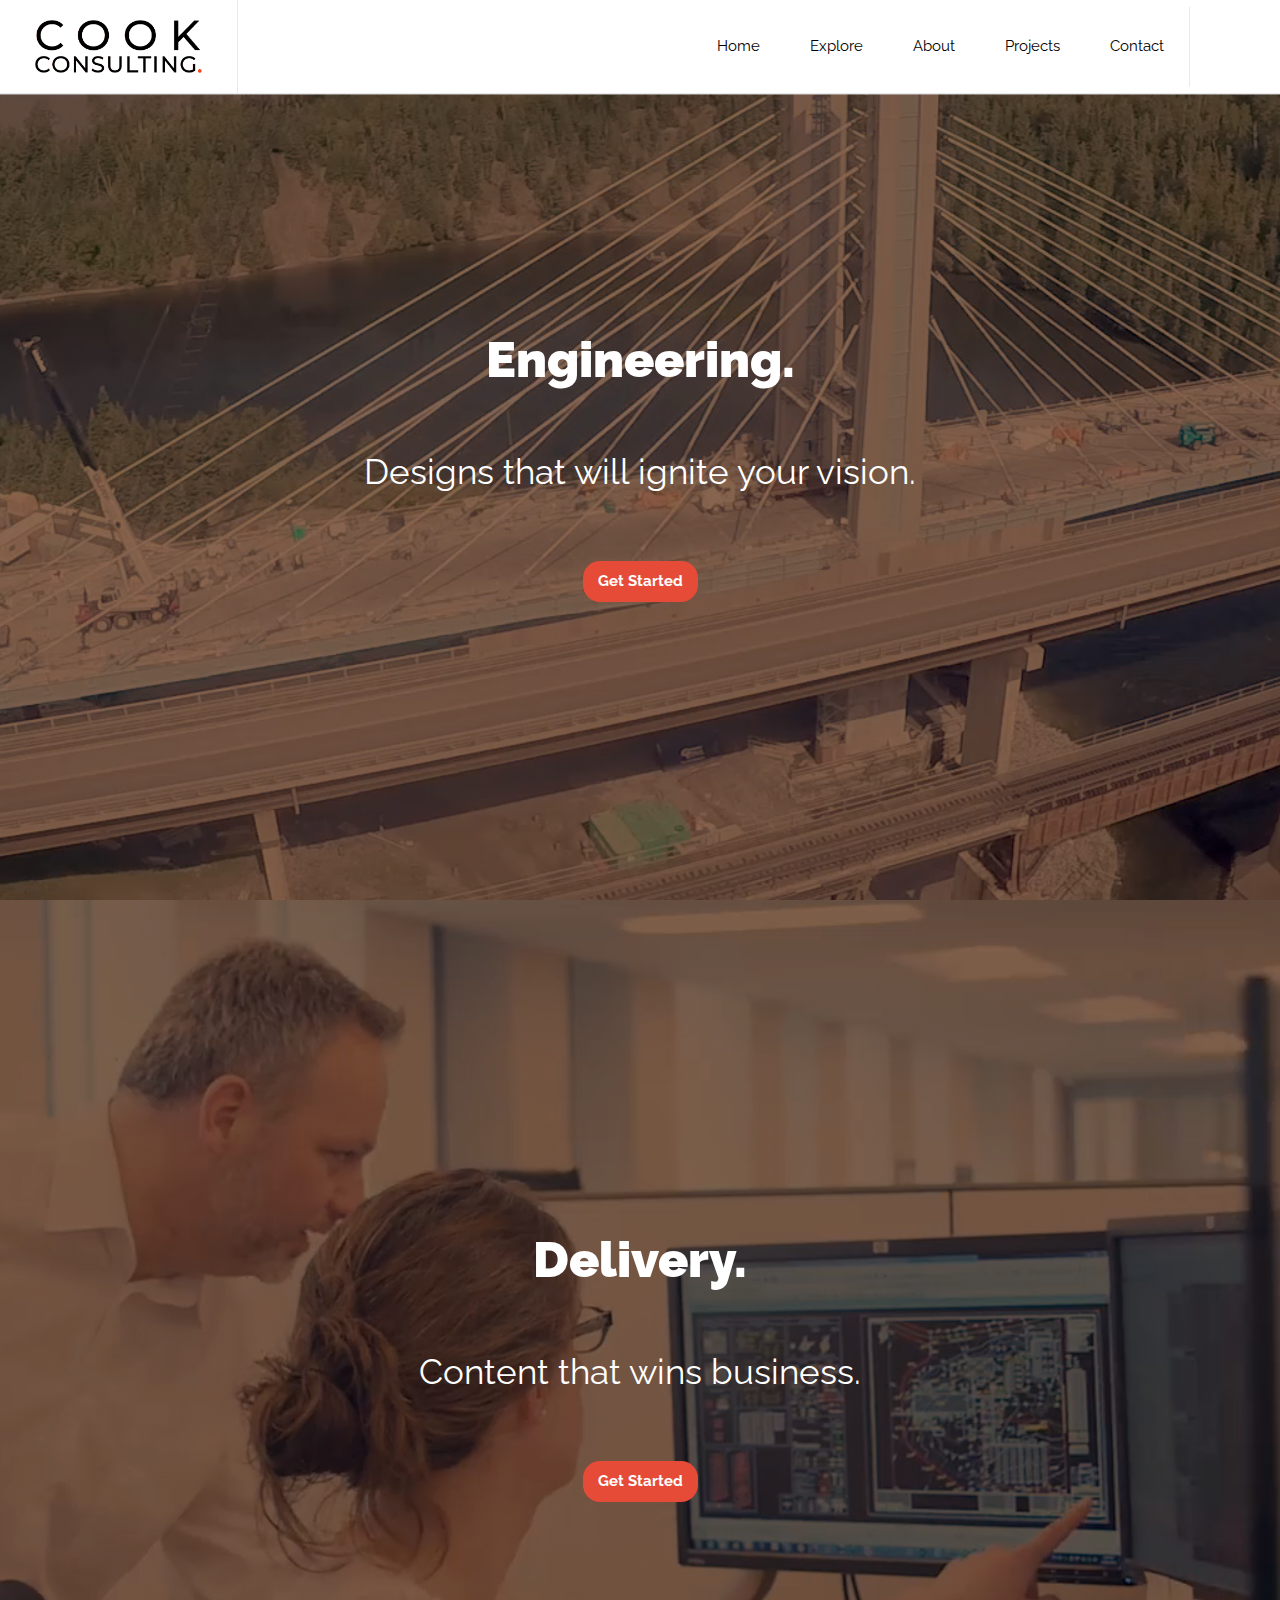
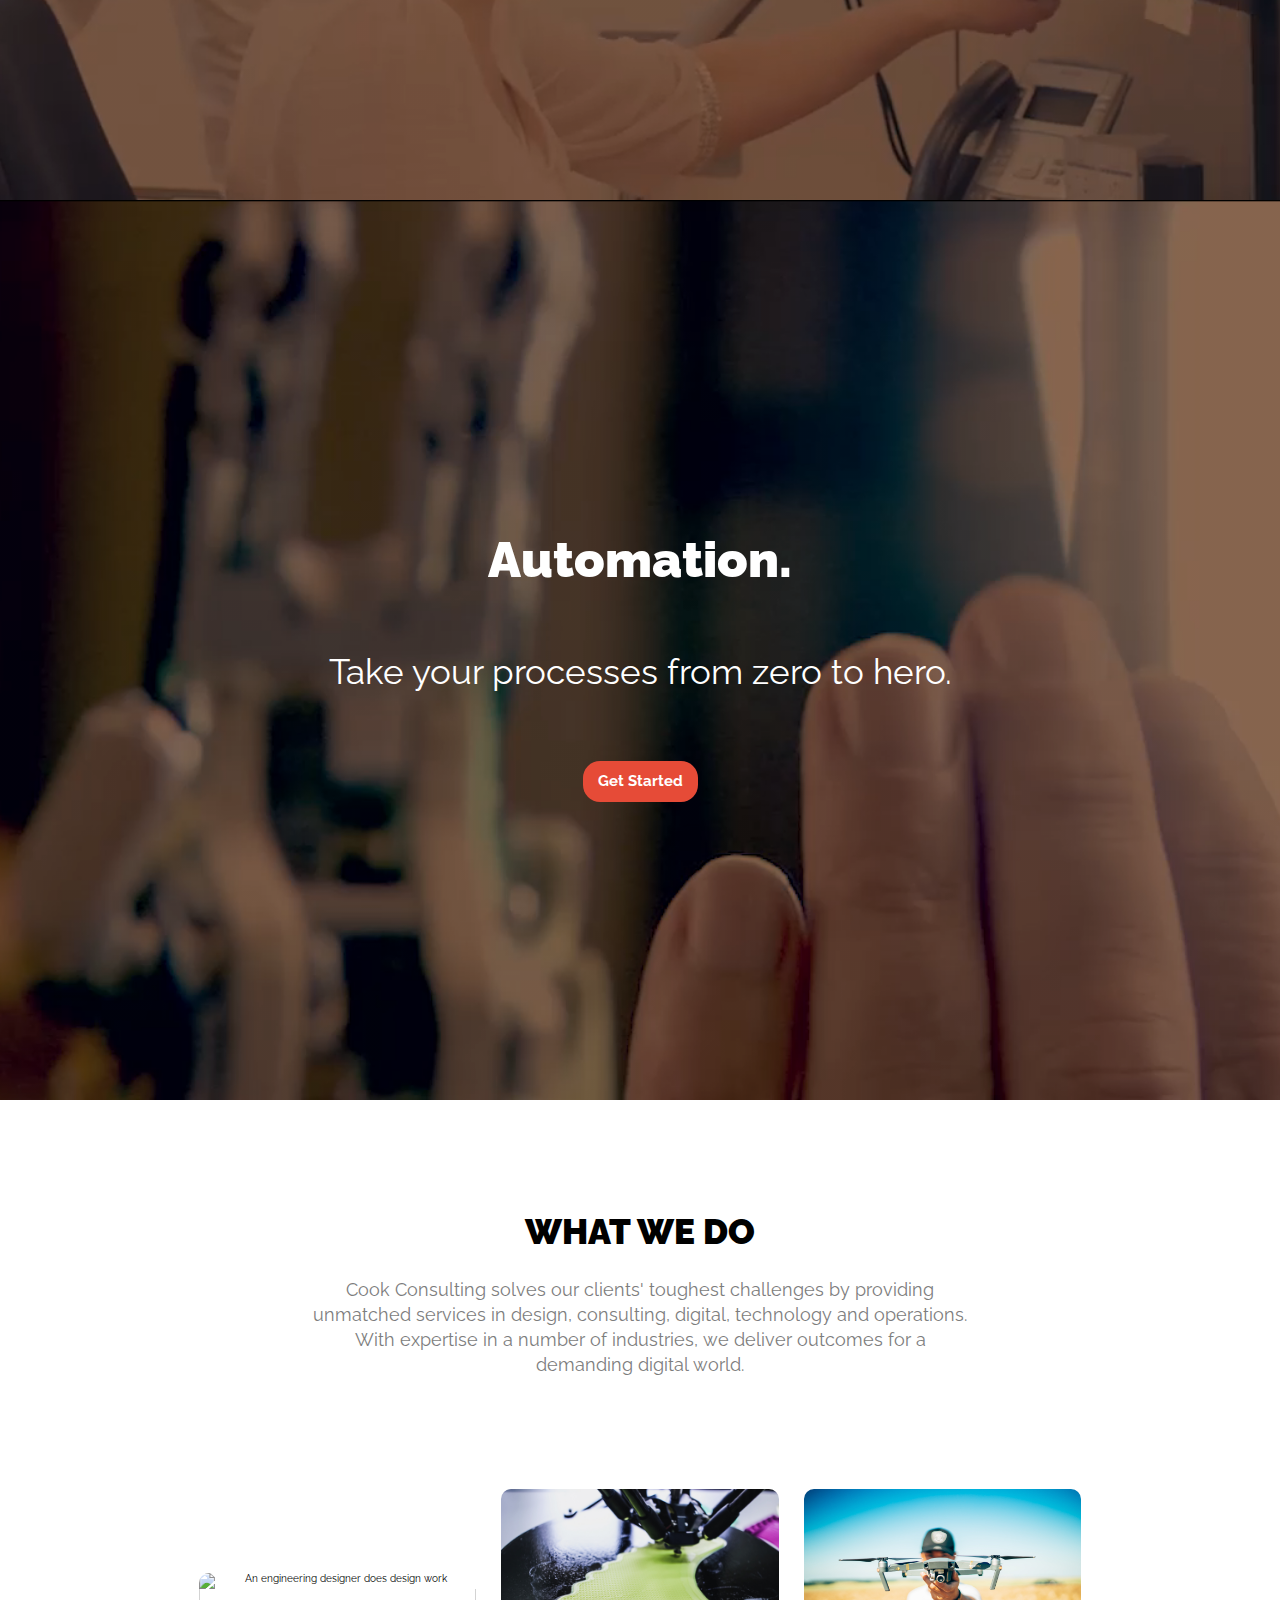
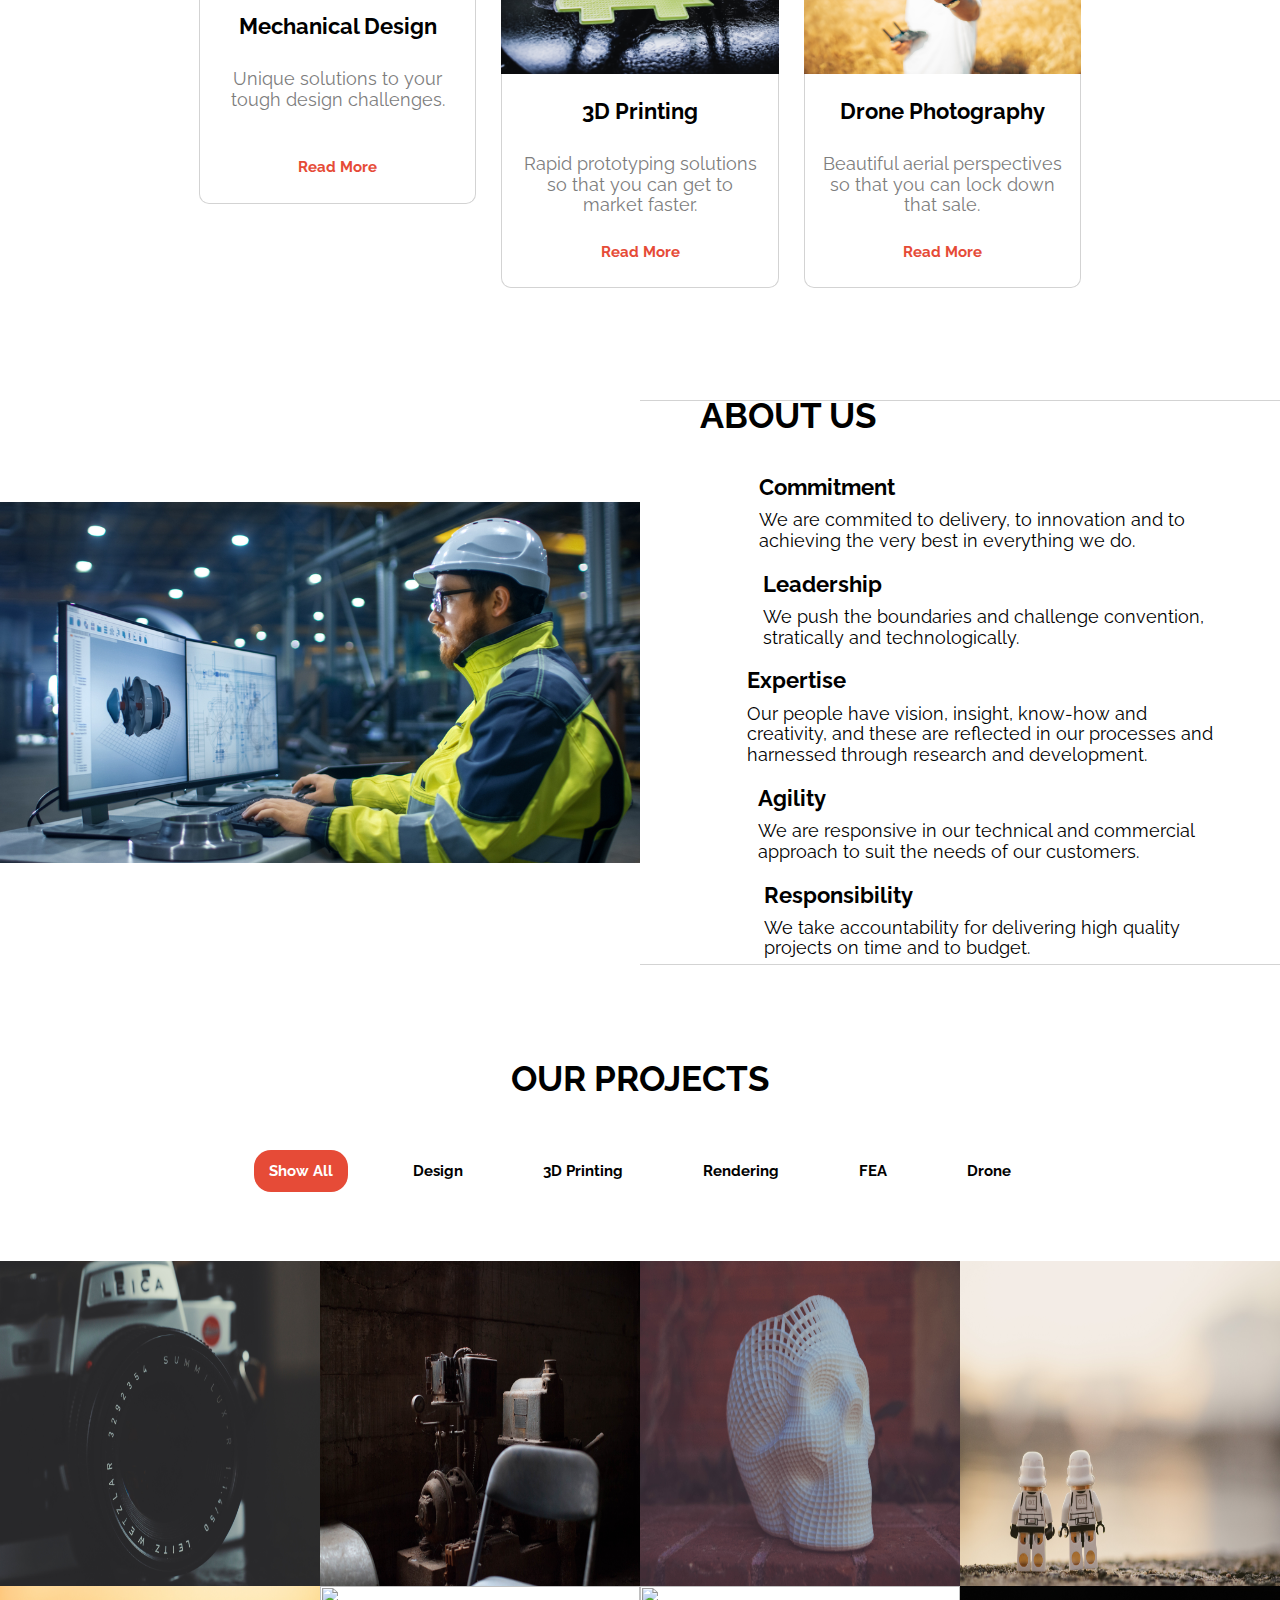
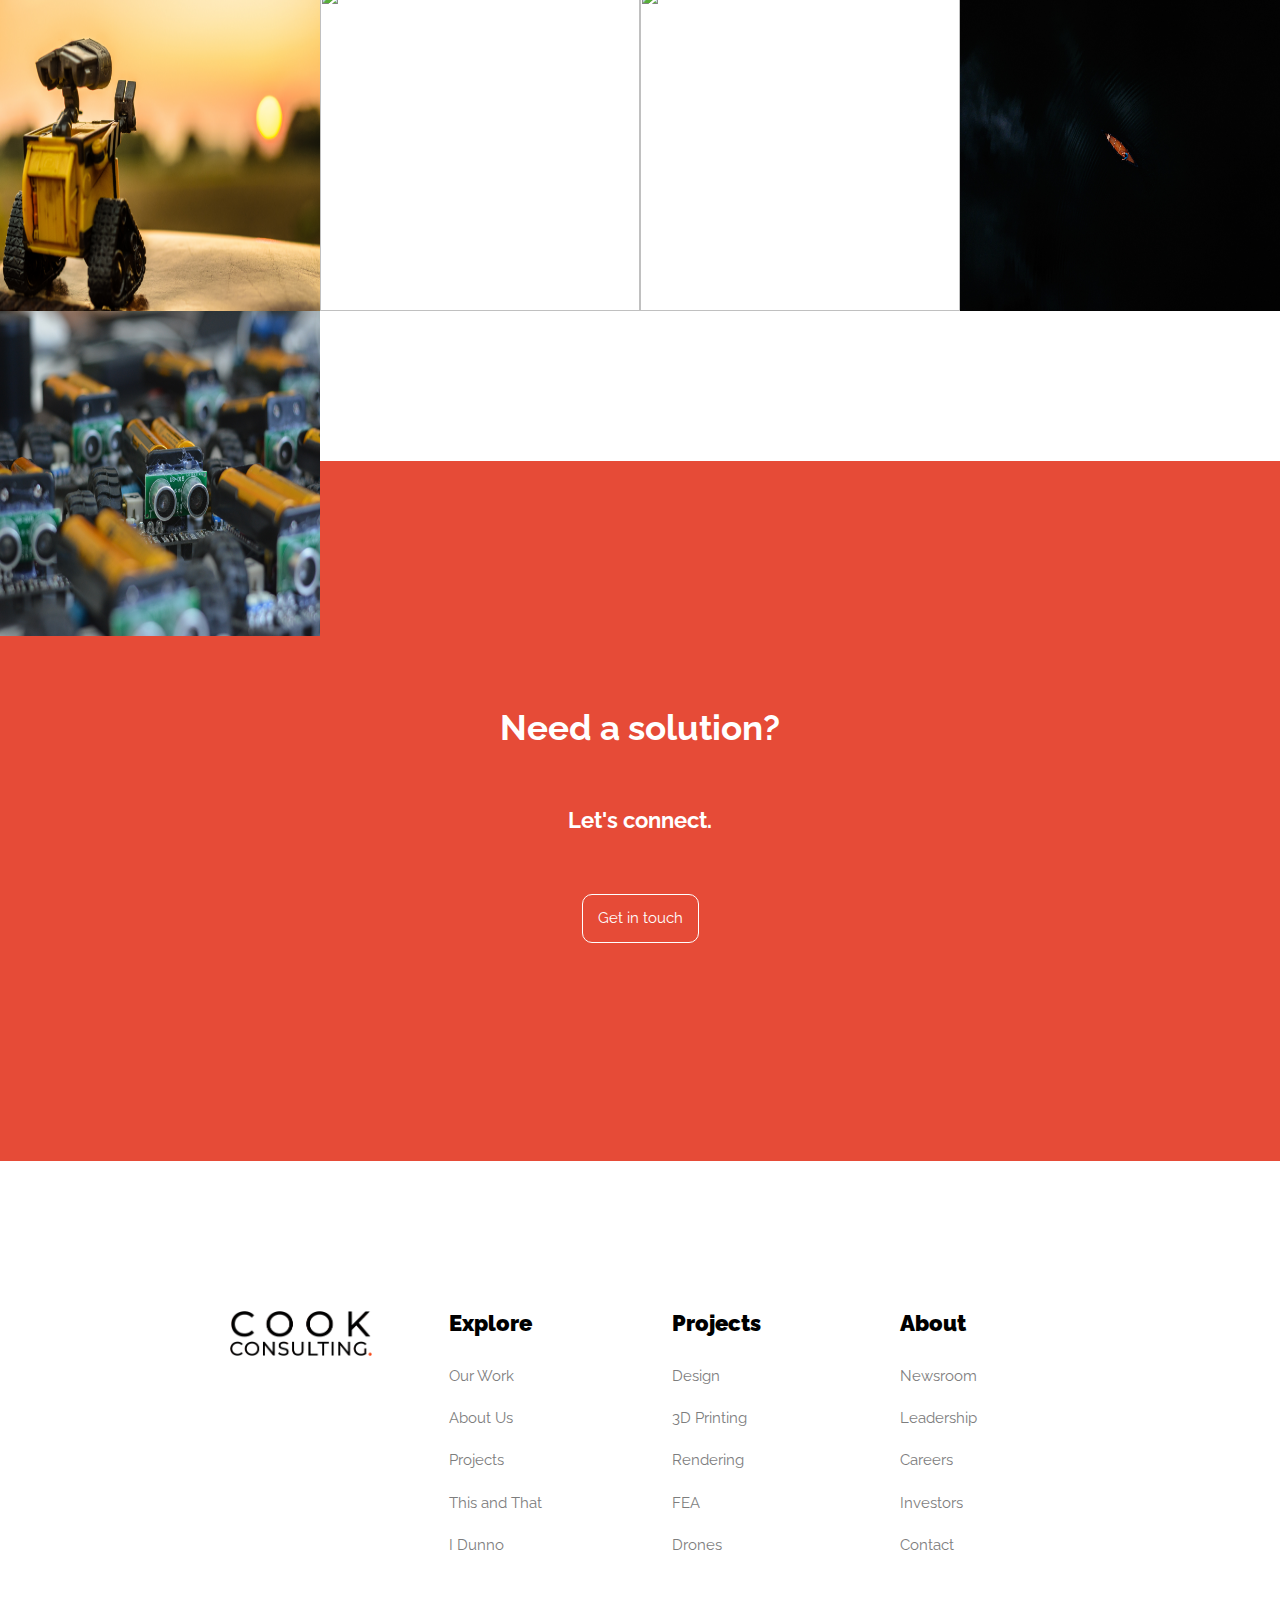
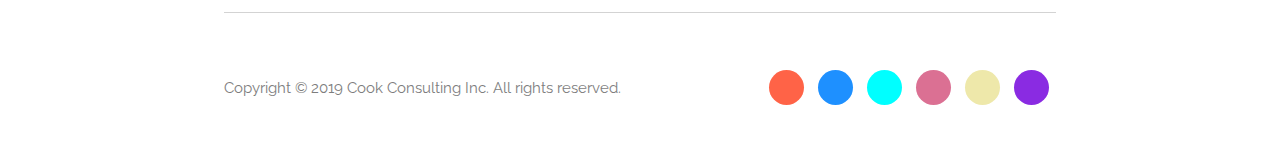
==== commit 0bcf03dd: "fixed about us section scroll positioning" ====
--- a/index.html
+++ b/index.html
@@ -521,7 +521,7 @@
                 easing: 'linear',
             });
             $(".smoothAbout a").smoothScroll ({
-                offset: -45,
+                offset: -200,
                 speed: 700,
                 easing: 'linear',
             });
--- a/styles/styles.css
+++ b/styles/styles.css
@@ -313,7 +313,7 @@
       border-left: 0.5px solid rgba(211, 211, 211, 0.5); }
       header .headerTop .search a {
         color: white;
-        padding: 25px 45px; }
+        padding: 40px 45px; }
   header .hero .hero1 {
     background: -webkit-linear-gradient(45deg, rgba(0, 0, 0, 0.3), rgba(0, 0, 0, 0.3)), url(../assets/Splash1.PNG) no-repeat center;
     background: -o-linear-gradient(45deg, rgba(0, 0, 0, 0.3), rgba(0, 0, 0, 0.3)), url(../assets/Splash1.PNG) no-repeat center;
@@ -564,7 +564,7 @@
     border-left: 0.5px solid rgba(211, 211, 211, 0.5); }
     .headerAfter .search a {
       color: black;
-      padding: 25px 45px; }
+      padding: 40px 45px; }
 
 @media (min-width: 0) and (max-width: 576px) {
   .headerAfter {
@@ -681,9 +681,9 @@
       -webkit-box-pack: center;
       -ms-flex-pack: center;
       justify-content: center;
-      -webkit-box-align: center;
-      -ms-flex-align: center;
-      align-items: center;
+      -webkit-box-align: space-around;
+      -ms-flex-align: space-around;
+      align-items: space-around;
       width: 100%; }
       #work .wrapper .work .workItems .workItem {
         display: -webkit-box;
@@ -726,9 +726,8 @@
           -webkit-box-direction: normal;
           -ms-flex-direction: column;
           flex-direction: column;
-          -webkit-box-pack: space-evenly;
-          -ms-flex-pack: space-evenly;
-          justify-content: space-evenly;
+          -ms-flex-pack: distribute;
+          justify-content: space-around;
           -webkit-box-align: center;
           -ms-flex-align: center;
           align-items: center;
@@ -801,12 +800,6 @@
         #work .wrapper .work .workItems .workItem {
           width: 100%;
           margin: 0; }
-          #work .wrapper .work .workItems .workItem .workText h3 {
-            font-size: 2rem; }
-          #work .wrapper .work .workItems .workItem .workText p {
-            font-size: 1.5rem; }
-          #work .wrapper .work .workItems .workItem .workText a {
-            font-size: 1.2rem; }
         #work .wrapper .work .workItems .workItem1 {
           margin-bottom: 25px; }
         #work .wrapper .work .workItems .workItem3 {
@@ -831,6 +824,8 @@
           -ms-flex: 1 0 auto;
           flex: 1 0 auto;
           max-width: 33.33%; }
+          #work .wrapper .work .workItems .workItem p {
+            height: 60px; }
         #work .wrapper .work .workItems .workItem1 {
           margin-right: 25px;
           margin-bottom: 0; }
@@ -857,12 +852,8 @@
           -ms-flex: 1 0 auto;
           flex: 1 0 auto;
           max-width: 33.33%; }
-          #work .wrapper .work .workItems .workItem .workText h3 {
-            font-size: 2.5rem; }
-          #work .wrapper .work .workItems .workItem .workText p {
-            font-size: 1.8rem; }
-          #work .wrapper .work .workItems .workItem .workText a {
-            font-size: 1.6rem; }
+          #work .wrapper .work .workItems .workItem p {
+            height: 60px; }
         #work .wrapper .work .workItems .workItem1 {
           margin-right: 25px;
           margin-bottom: 0; }
@@ -951,7 +942,7 @@
             margin: 10px 0; }
           #about .about .aboutUs .aboutItem .aboutText p {
             margin: 10px 0;
-            width: 80%; }
+            width: 90%; }
 
 @media (min-width: 0) and (max-width: 576px) {
   #about .about {
@@ -1045,18 +1036,23 @@
     flex-direction: row;
     -webkit-box-pack: justify;
     -ms-flex-pack: justify;
-    justify-content: space-between; }
+    justify-content: space-between;
+    margin-bottom: 65px; }
     #about .about .aboutImg {
       width: 50%;
       height: auto; }
     #about .about .aboutUs {
       border-top: 1px solid #d3d3d3;
+      padding-left: 60px;
       -webkit-box-align: start;
       -ms-flex-align: start;
       align-items: flex-start;
       height: 565px;
       margin: 0;
-      width: 50%; } }
+      width: 50%;
+      padding-bottom: 0; }
+      #about .about .aboutUs .aboutItem {
+        margin-left: 0; } }
 
 #projects {
   margin: 0 auto; }
@@ -1089,7 +1085,8 @@
       justify-content: center;
       -webkit-box-align: center;
       -ms-flex-align: center;
-      align-items: center; }
+      align-items: center;
+      padding: 0; }
       #projects .projectCats nav ul li {
         list-style: none;
         margin: 25px 0; }
@@ -1263,7 +1260,7 @@
       color: #e64b37; }
 
 footer .wrapper {
-  margin: 200px auto 0 auto;
+  margin: 150px auto 0 auto;
   width: 65%; }
   footer .wrapper .footer {
     display: -webkit-box;
@@ -1350,7 +1347,7 @@
       color: #7d7d7d;
       font-size: 1.5rem; }
     footer .wrapper .theEnd .socialLinks ul {
-      margin: 15px auto;
+      margin: 10px auto;
       display: -webkit-box;
       display: -ms-flexbox;
       display: flex;
@@ -1361,7 +1358,7 @@
       footer .wrapper .theEnd .socialLinks ul a {
         display: inline-block;
         text-align: center;
-        margin: 0 7px;
+        margin: 12px 7px;
         padding: 10px 13px;
         border-radius: 40px;
         color: white;
@@ -1378,7 +1375,7 @@
           right: 0;
           left: 0;
           bottom: 0;
-          padding-top: 12px;
+          padding-top: 10px;
           -webkit-transition: margin-top 150ms linear;
           -o-transition: margin-top 150ms linear;
           transition: margin-top 150ms linear; }
@@ -1388,7 +1385,7 @@
           right: 0;
           left: 0;
           bottom: 0;
-          padding-top: 12px;
+          padding-top: 10px;
           margin-top: 35px;
           -webkit-transition: margin-top 150ms linear;
           -o-transition: margin-top 150ms linear;
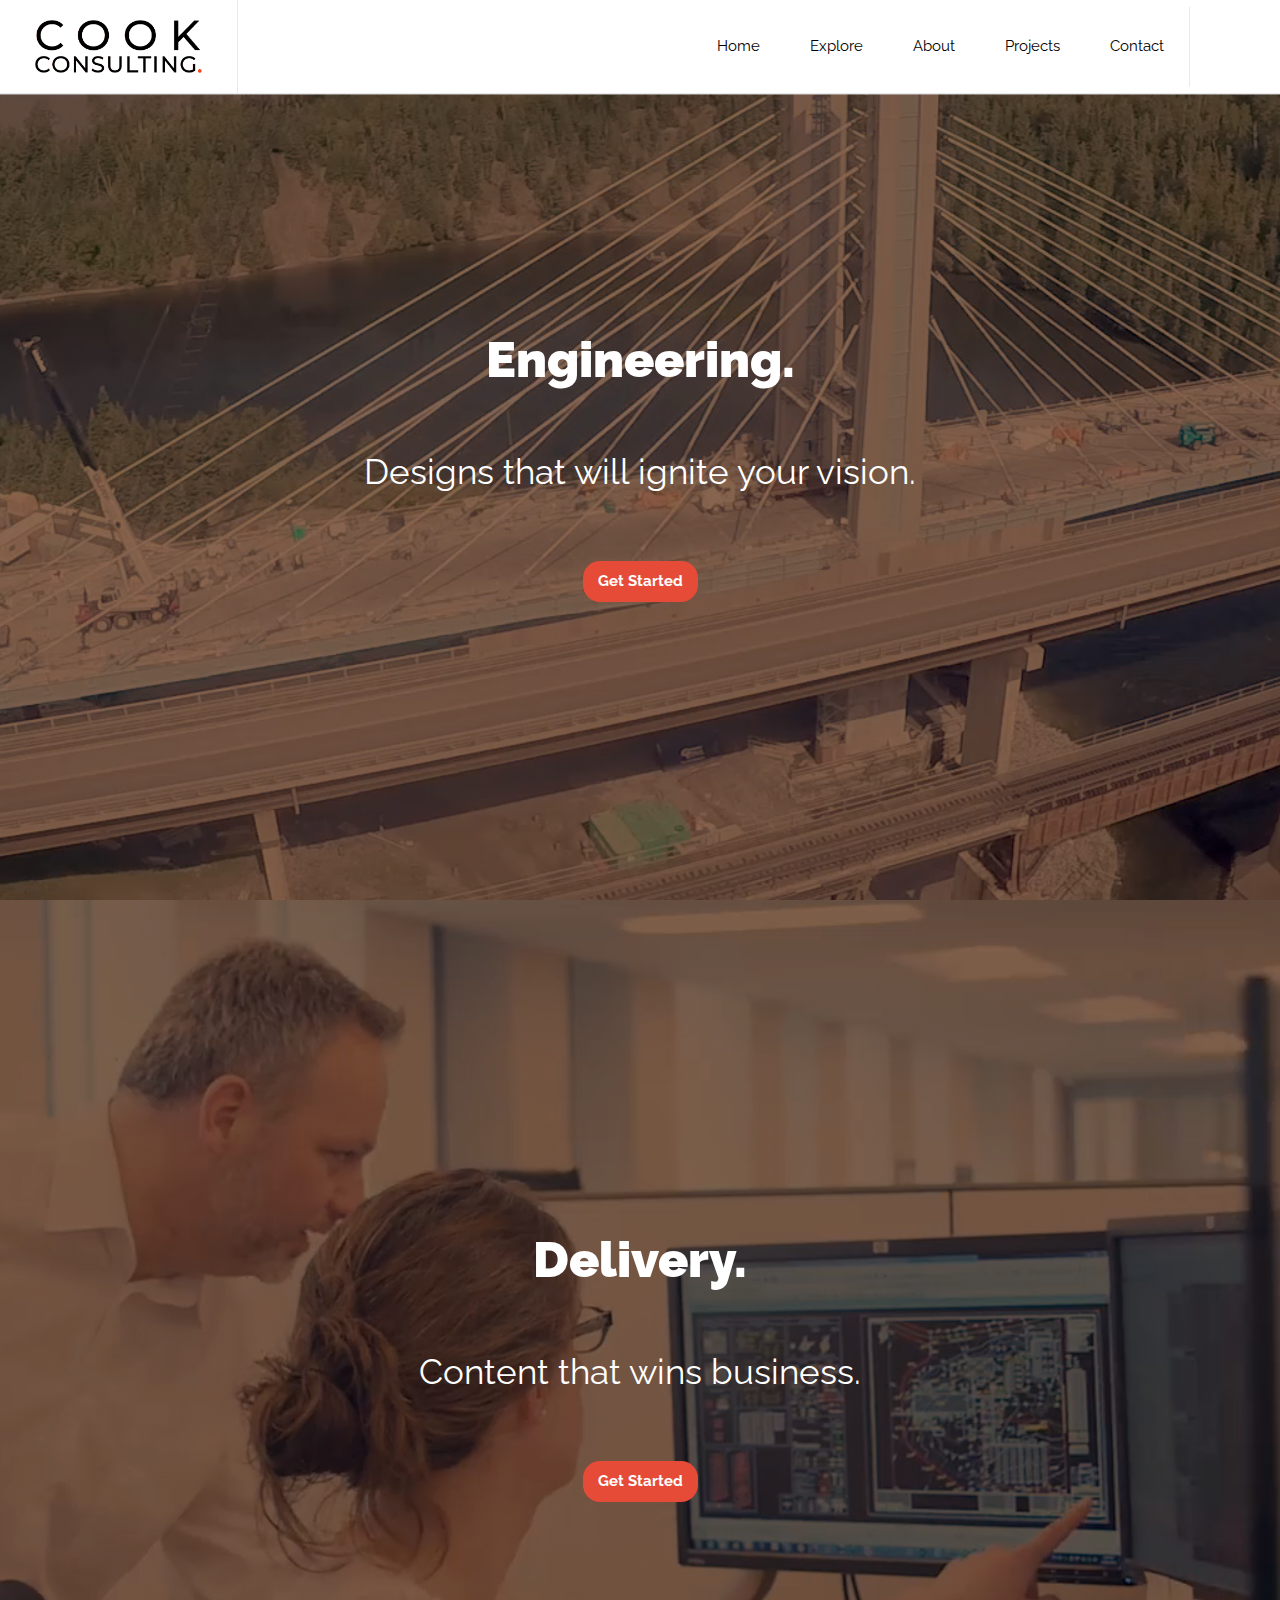
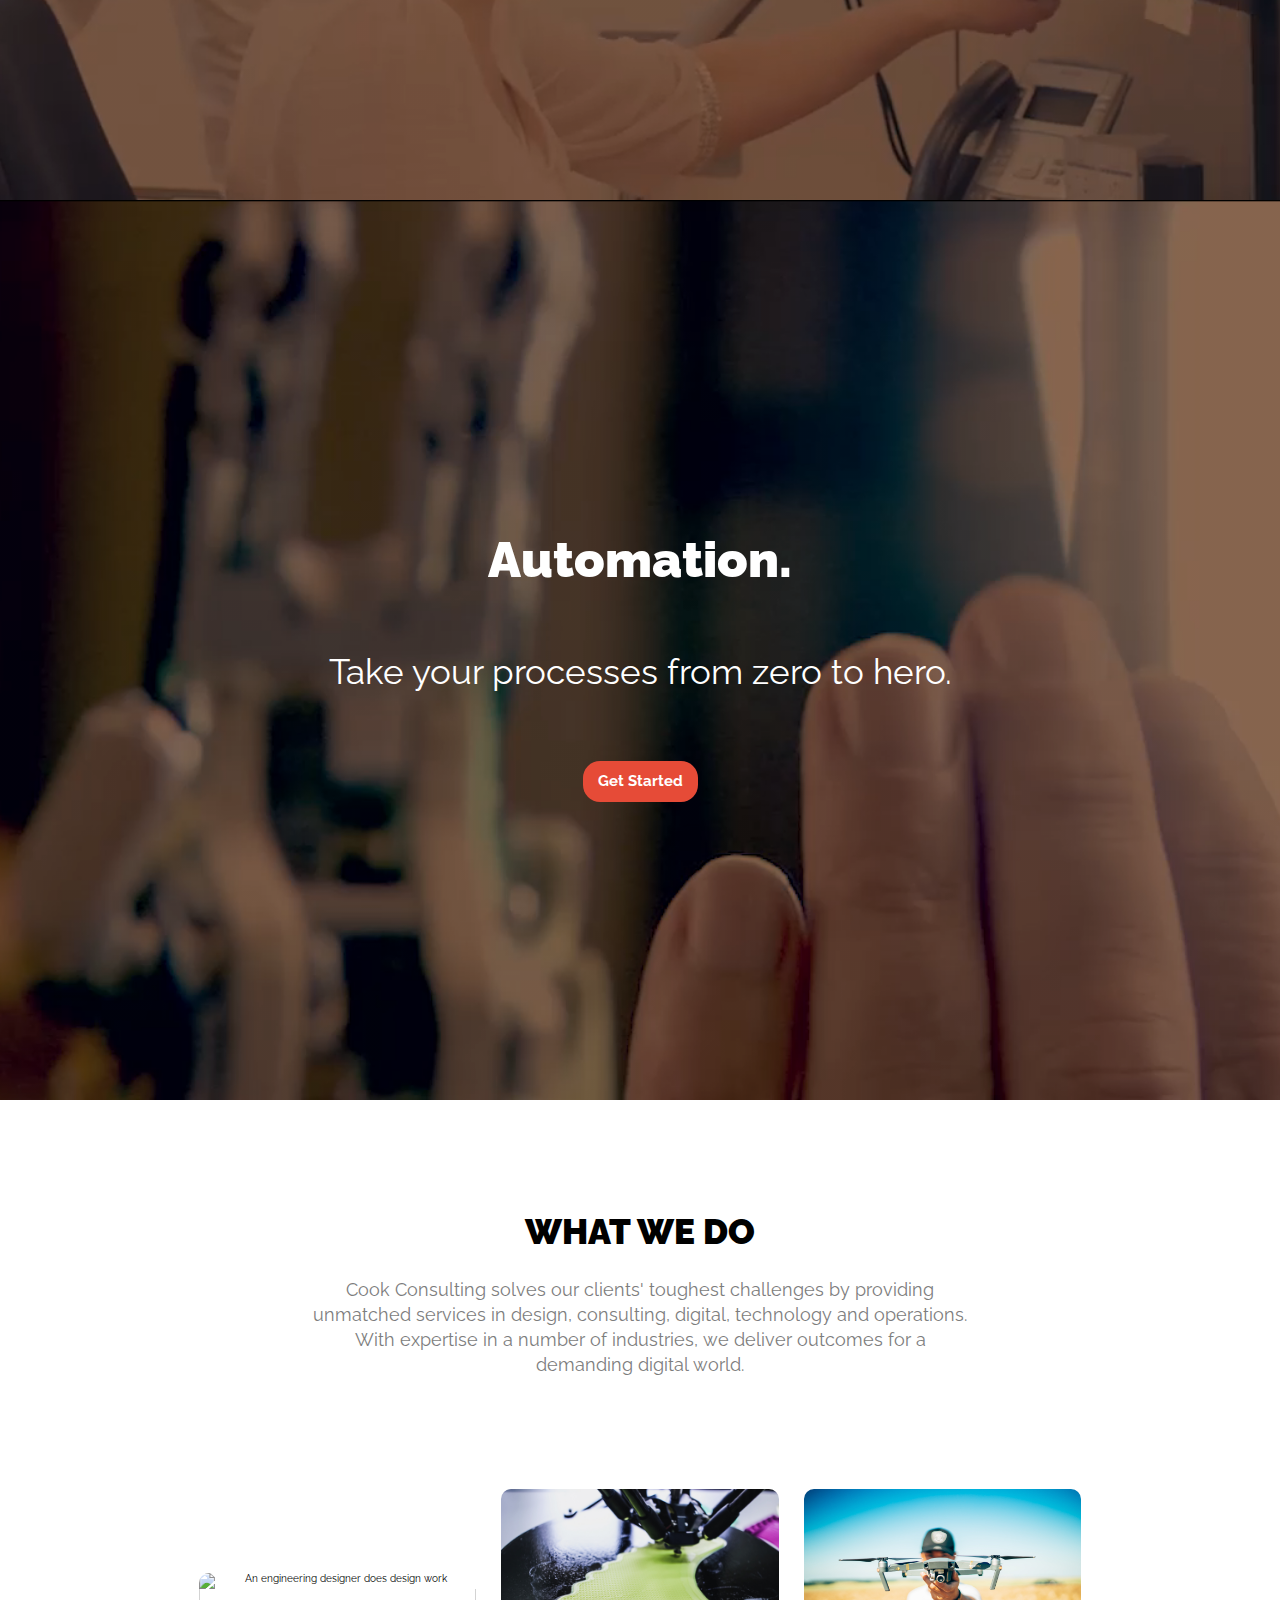
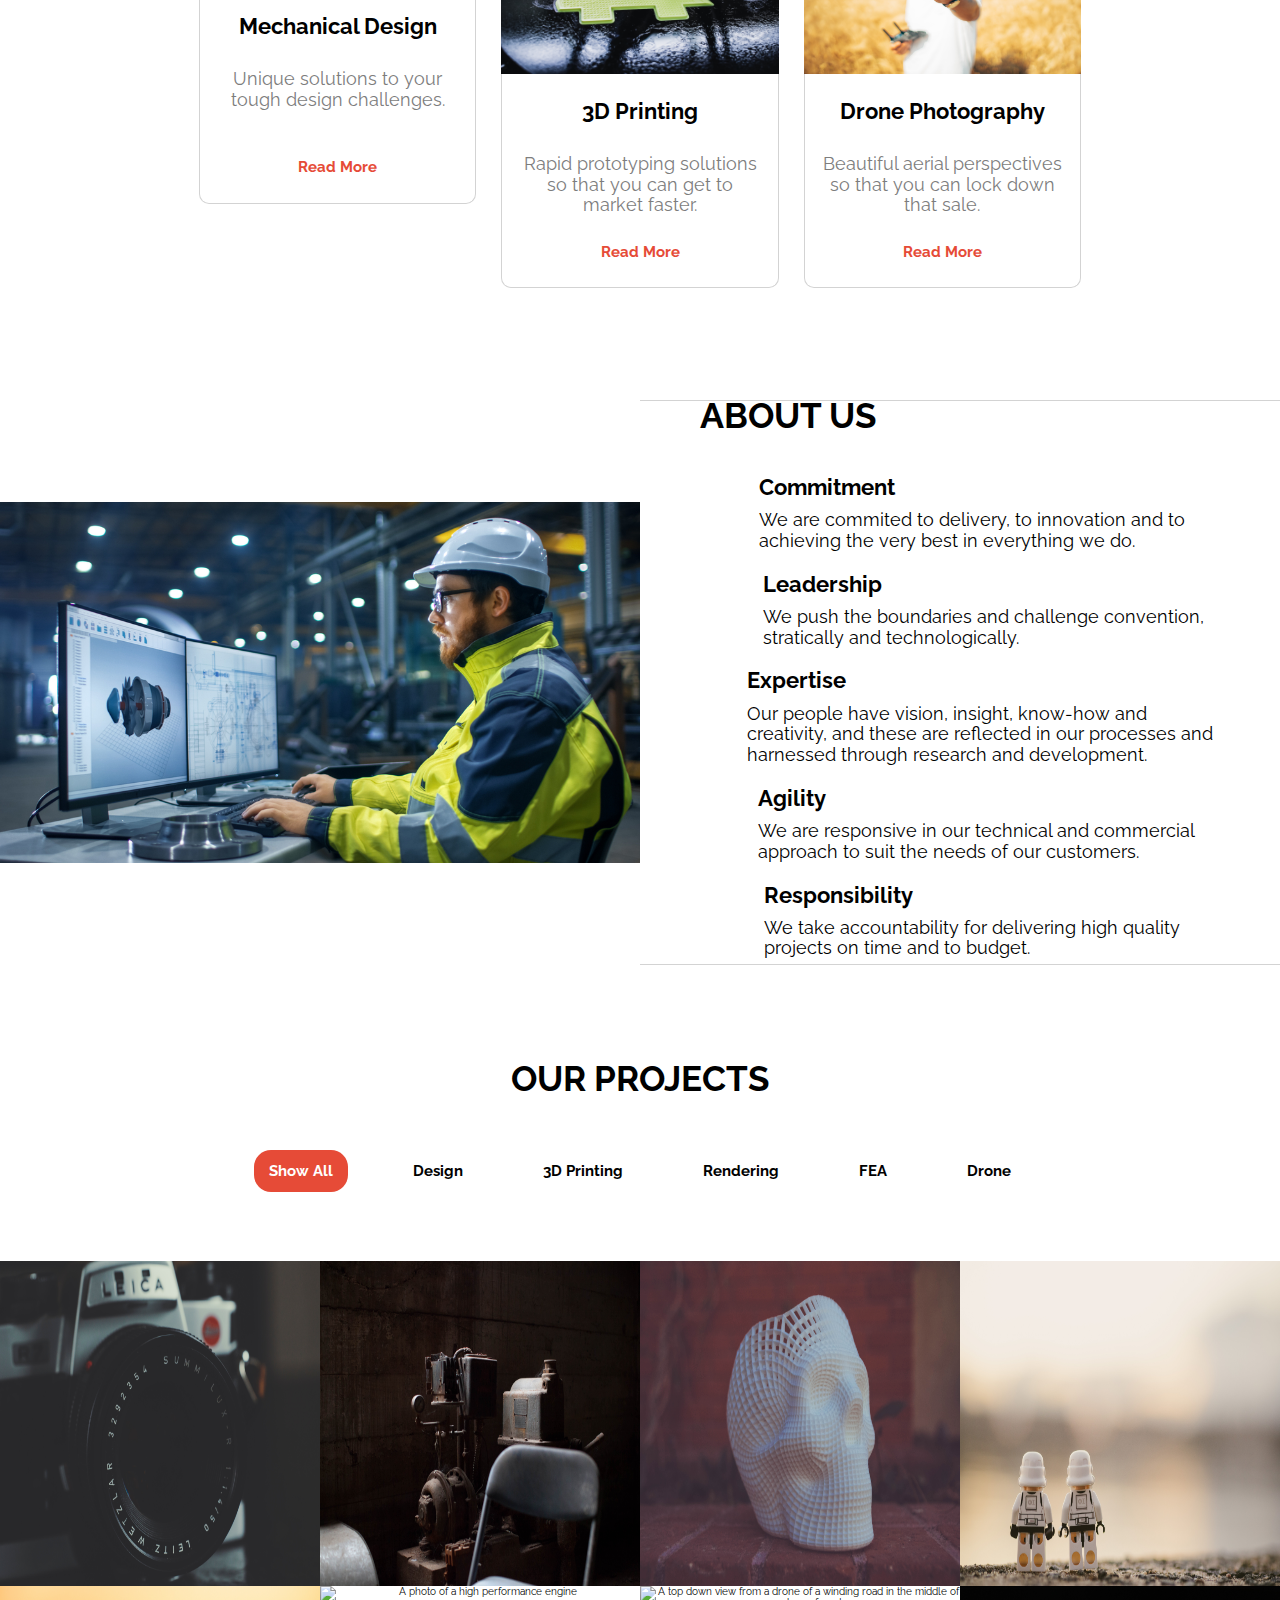
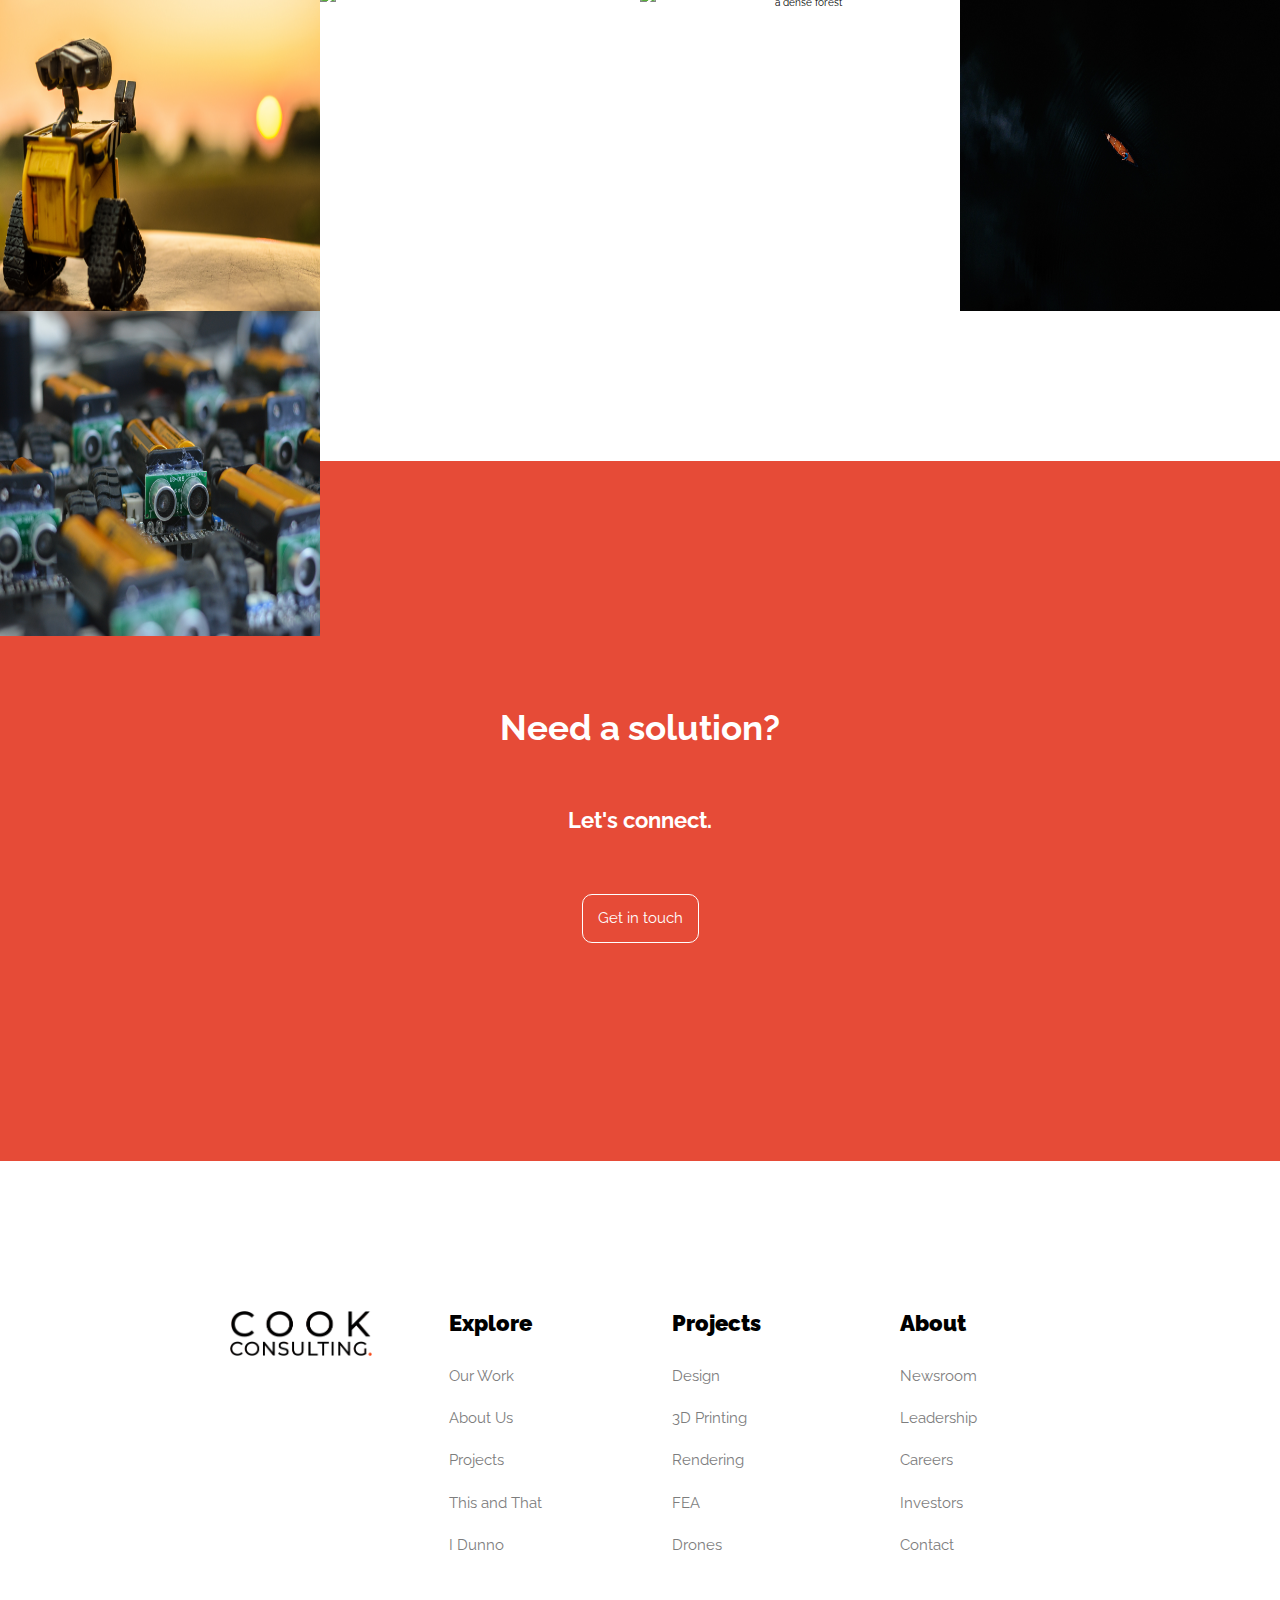
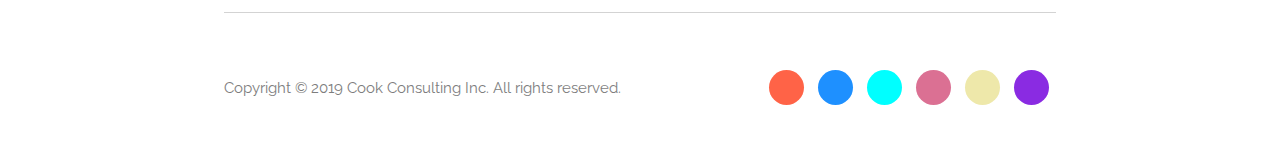
==== commit 91c0bb66: "added missing alt tags to a number of photos" ====
--- a/index.html
+++ b/index.html
@@ -285,7 +285,7 @@
             </div>
             <div class="portfolio">
                 <figure class="portfolioItem designItem">
-                    <img src="./assets/markus-spiske-1388597-unsplash.jpg" alt="">
+                    <img src="./assets/markus-spiske-1388597-unsplash.jpg" alt="A picture of a Leica camera">
                     <figcaption>
                         <h3>
                             Design
@@ -296,7 +296,7 @@
                     </figcaption>
                 </figure>
                 <figure class="portfolioItem designItem">
-                    <img src="./assets/ryan-tauss-795-unsplash.jpg" alt="">
+                    <img src="./assets/ryan-tauss-795-unsplash.jpg" alt="An old combustion engine sits ina dark appearingly abandoned room">
                     <figcaption>
                         <h3>
                             Design
@@ -307,7 +307,7 @@
                     </figcaption>
                 </figure>
                 <figure class="portfolioItem printItem">
-                    <img src="./assets/neonbrand-560705-unsplash.jpg" alt="">
+                    <img src="./assets/neonbrand-560705-unsplash.jpg" alt="A 3D printed human skull">
                     <figcaption>
                         <h3>
                             3D Printing
@@ -318,8 +318,8 @@
                     </figcaption>
                 </figure>
                 <figure class="portfolioItem portHero renderItem">
-                    <img src="./assets/daniel-cheung-554579-unsplash.jpg" alt="" class="portCell portCell1">
-                    <img src="./assets/daniel-cheung-554585-unsplash.jpg" alt="" class="portCell portCell2">
+                    <img src="./assets/daniel-cheung-554579-unsplash.jpg" alt="A pair of lego stormtroopers stand together looking off into the distance" class="portCell portCell1">
+                    <img src="./assets/daniel-cheung-554585-unsplash.jpg" alt="Real stormtroppers hangout with some lego star wars characters" class="portCell portCell2">
                     <figcaption>
                         <h3>
                             Rendering
@@ -330,8 +330,8 @@
                     </figcaption>
                 </figure>
                 <figure class="portfolioItem portHero renderItem">
-                    <img src="./assets/dominik-scythe-414905-unsplash.jpg" alt="" class="portCell portCell1">
-                    <img src="./assets/frank-wang-1092733-unsplash.jpg" alt="" class="portCell portCell2">
+                    <img src="./assets/dominik-scythe-414905-unsplash.jpg" alt="A miniature Wall-E looks off into a magestic sunset" class="portCell portCell1">
+                    <img src="./assets/frank-wang-1092733-unsplash.jpg" alt="An army of small custom robots" class="portCell portCell2">
                     <figcaption>
                         <h3>
                             Rendering
@@ -342,7 +342,7 @@
                     </figcaption>
                 </figure>
                 <figure class="portfolioItem feaItem">
-                    <img src="./assets/markus-spiske-1221285-unsplash.jpg" alt="">
+                    <img src="./assets/markus-spiske-1221285-unsplash.jpg" alt="A photo of a high performance engine">
                     <figcaption>
                         <h3>
                             Simulation
@@ -353,7 +353,7 @@
                     </figcaption>
                 </figure>
                 <figure class="portfolioItem droneItem">
-                    <img src="./assets/alexis-antoine-1420382-unsplash.jpg" alt="">
+                    <img src="./assets/alexis-antoine-1420382-unsplash.jpg" alt="A top down view from a drone of a winding road in the middle of a dense forest">
                     <figcaption>
                         <h3>
                             Drone Photography
@@ -364,7 +364,7 @@
                     </figcaption>
                 </figure>
                 <figure class="portfolioItem droneItem">
-                    <img src="./assets/jack-hamilton-322038-unsplash.jpg" alt="">
+                    <img src="./assets/jack-hamilton-322038-unsplash.jpg" alt="A top down view from a drone of a single person canoeing on a quiet lake">
                     <figcaption>
                         <h3>
                             Drone Photography
@@ -393,7 +393,7 @@
     <div class="wrapper">
         <div class="footer">
             <div class="logo">
-                <a href="#home"><img src="./assets/cook_consulting_new_black_vectorized.png" alt=""></a>
+                <a href="#home"><img src="./assets/cook_consulting_new_black_vectorized.png" alt="The Cook Consulting Logo"></a>
             </div>
             <div class="mainLinks">
                 <div class=" mainLinkItem mainLink1">
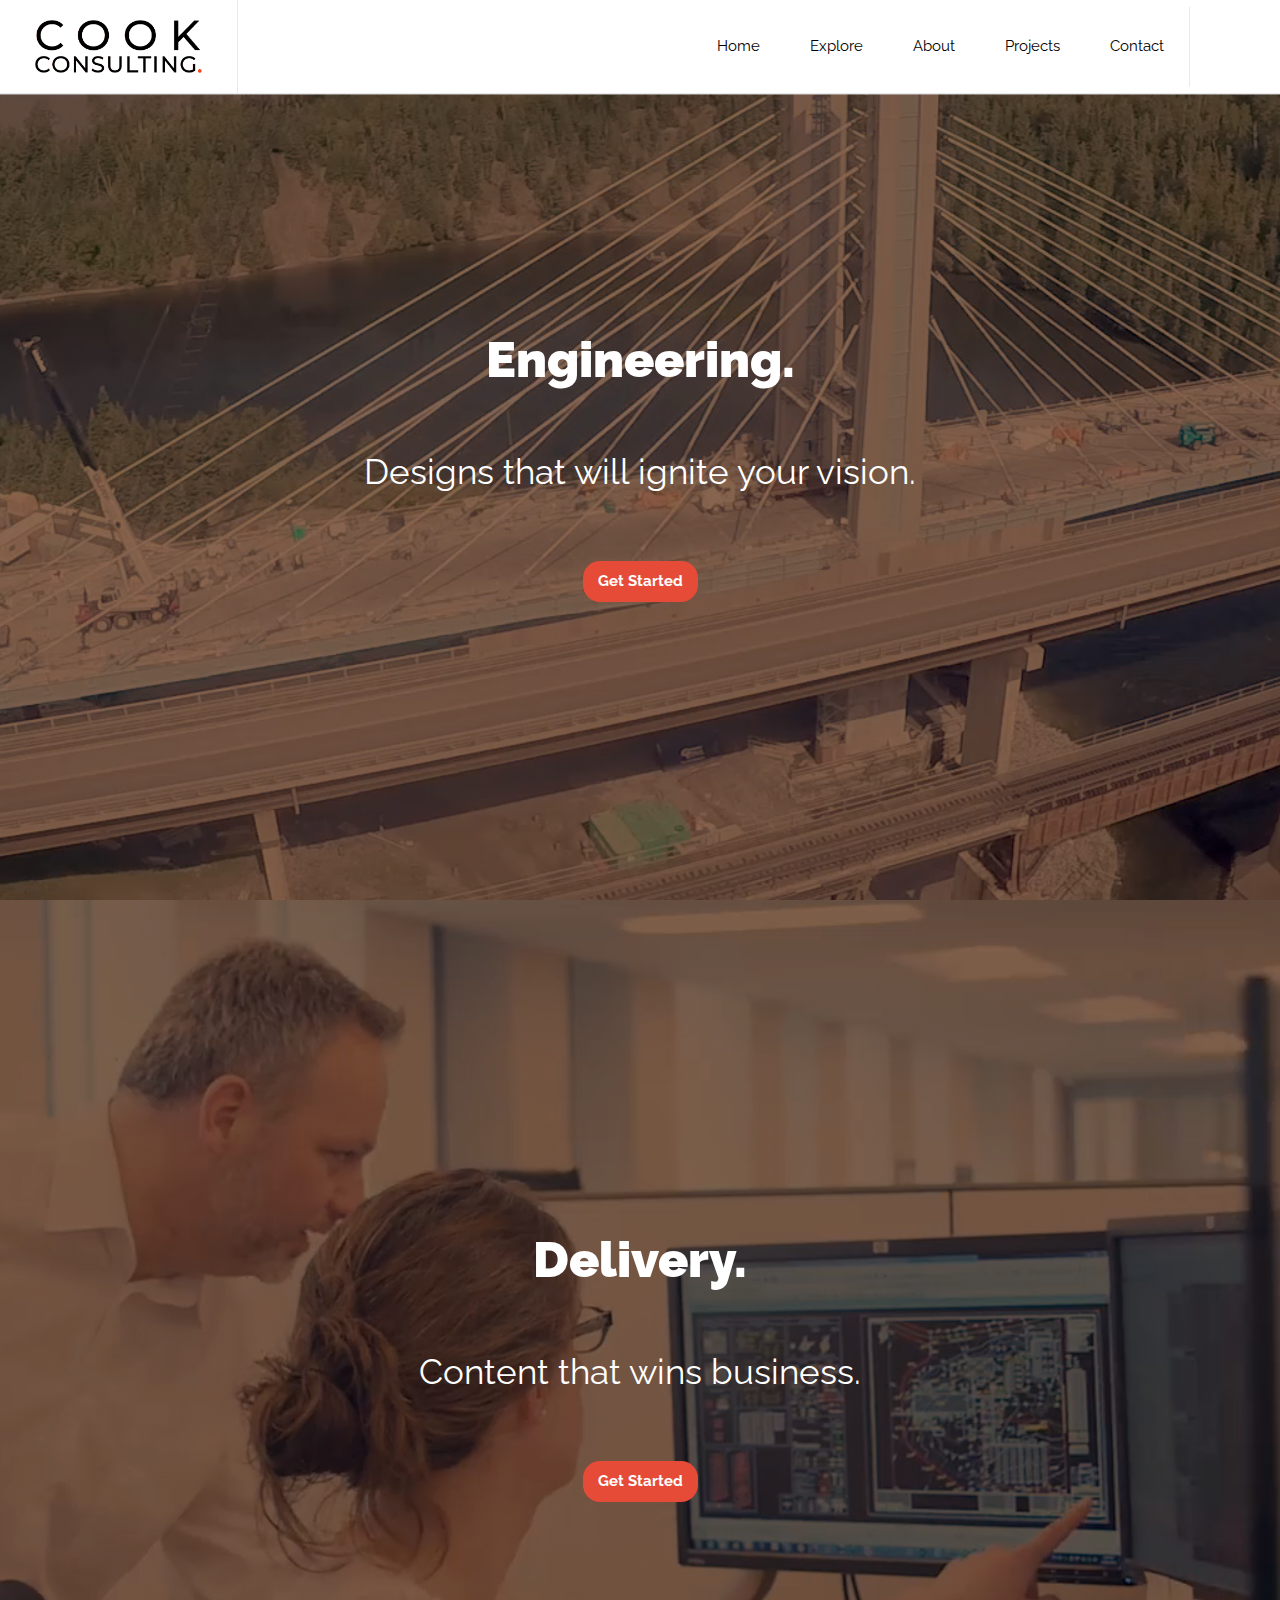
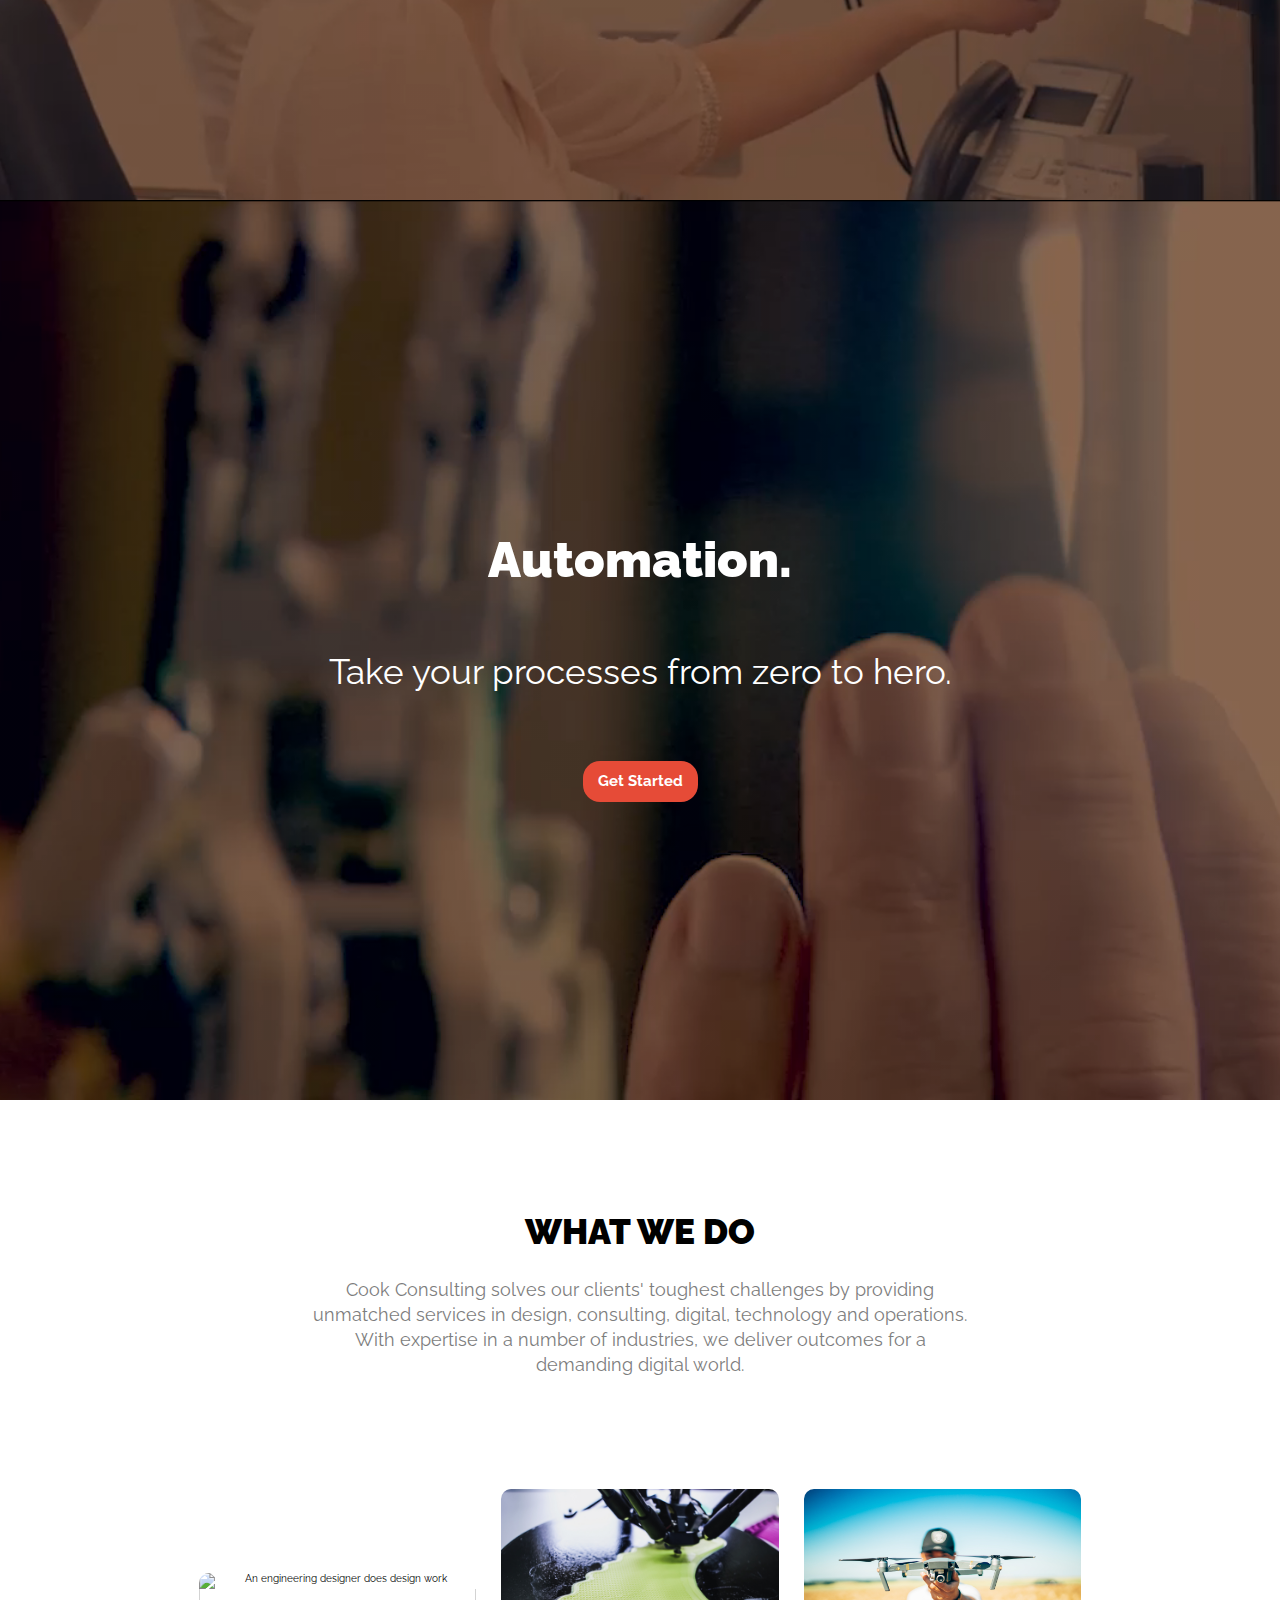
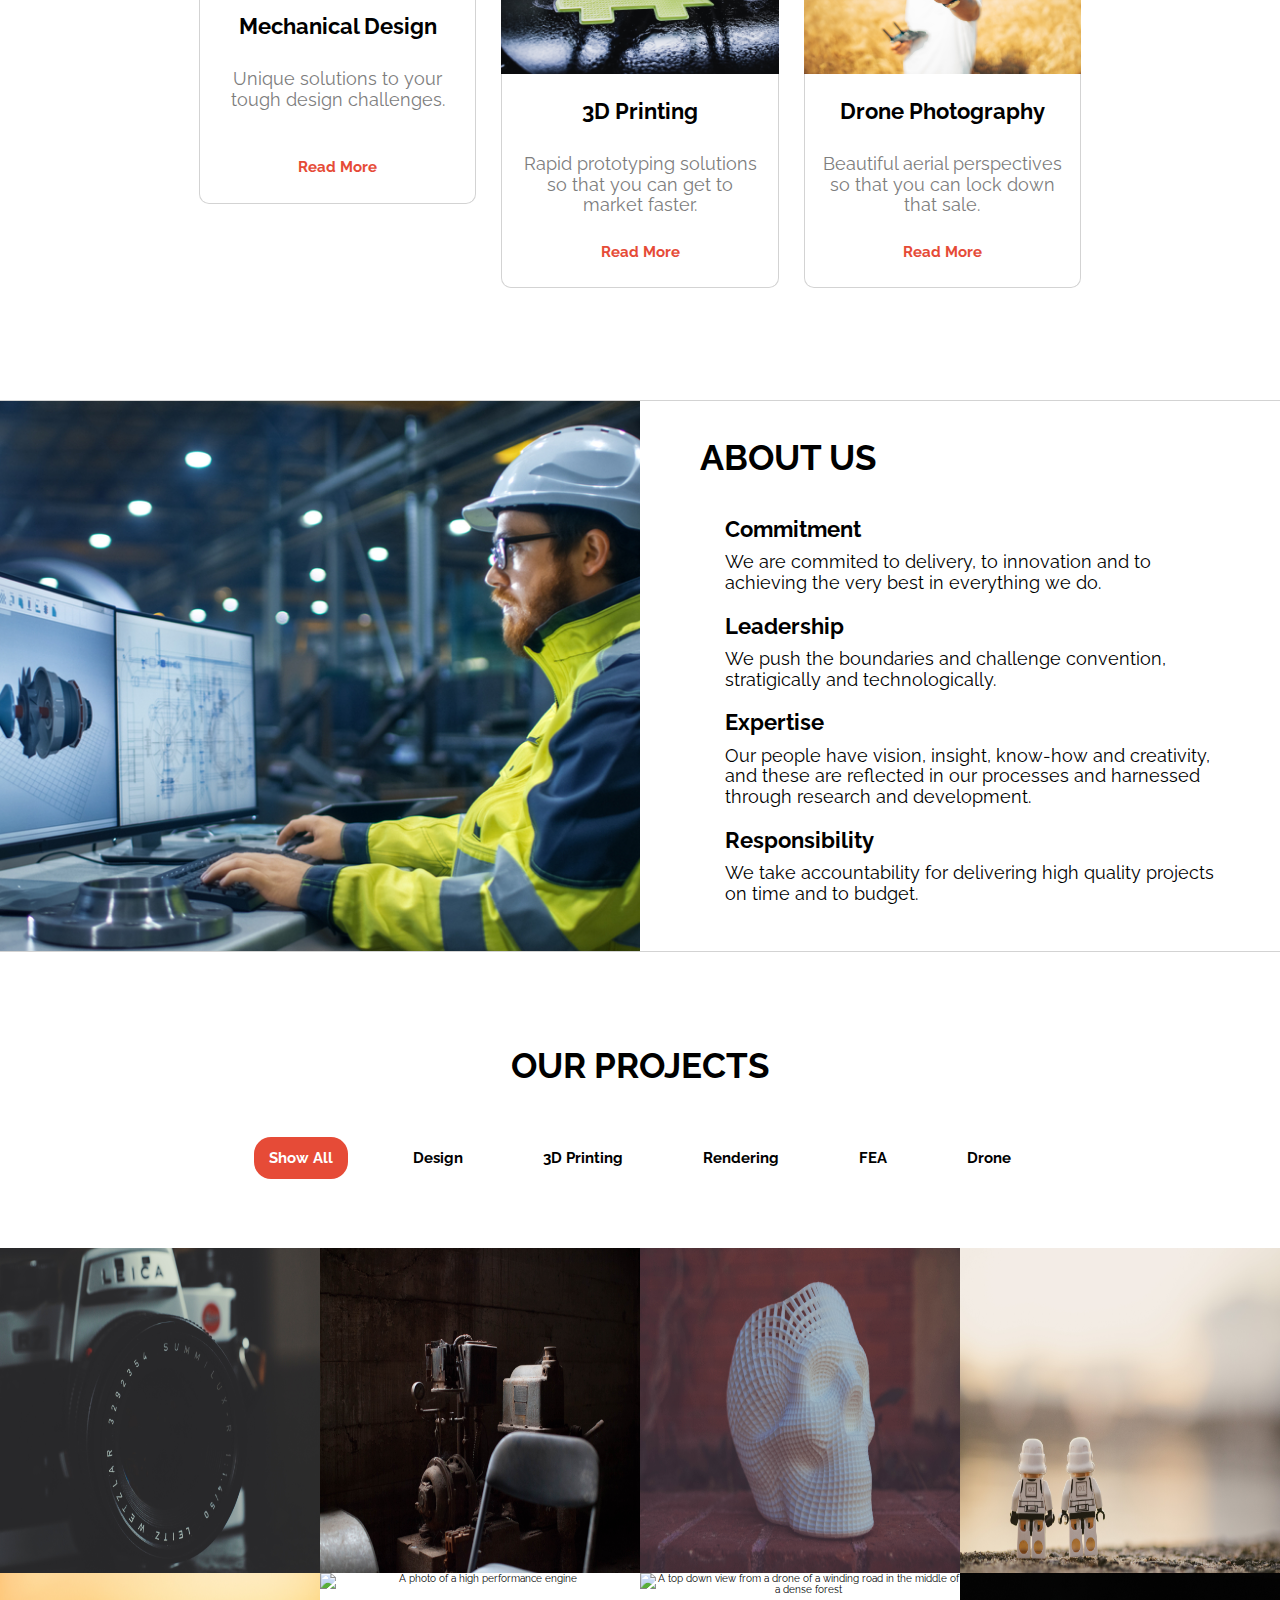
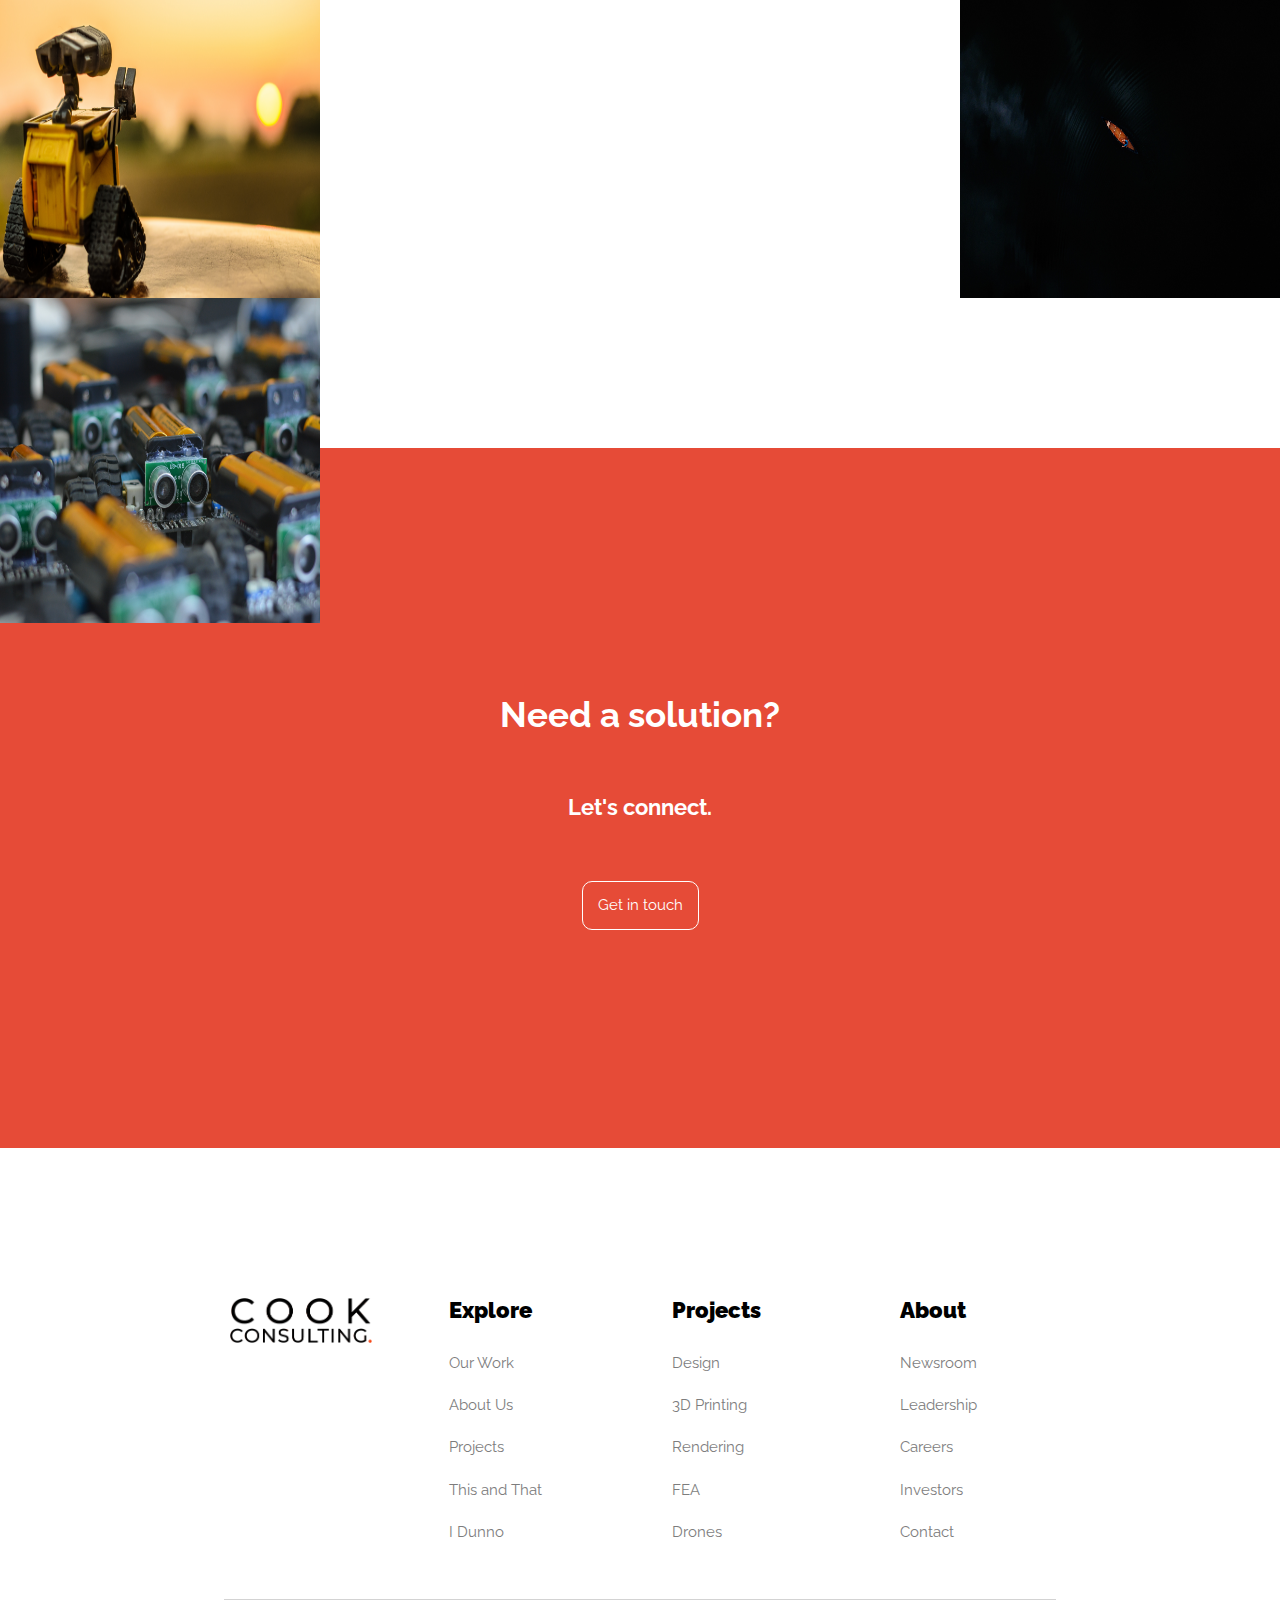
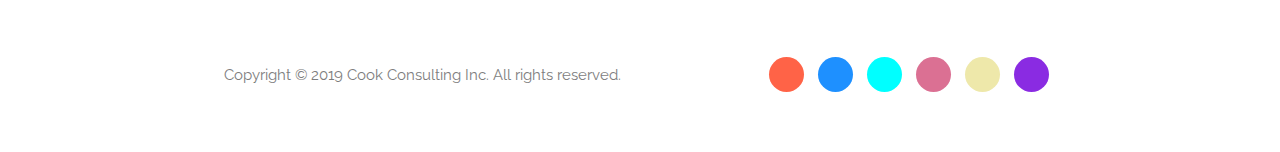
==== commit dc99451b: "moved the js to a separate file and made a number of small aesthetic improvements to the site includ" ====
--- a/index.html
+++ b/index.html
@@ -1,4 +1,13 @@
 <!DOCTYPE html>
+<!-- 
+Designed and developed by:
+     ____.                .___               _________                __    
+    |    | ___________  __| _/____    ____   \_   ___ \  ____   ____ |  | __
+    |    |/  _ \_  __ \/ __ |\__  \  /    \  /    \  \/ /  _ \ /  _ \|  |/ /
+/\__|    (  <_> )  | \/ /_/ | / __ \|   |  \ \     \___(  <_> |  <_> )    < 
+\________|\____/|__|  \____ |(____  /___|  /  \______  /\____/ \____/|__|_ \
+                           \/     \/     \/          \/                   \/
+ -->
 <html lang="en">
 <head>
    <meta charset="UTF-8">
@@ -6,7 +15,6 @@
    <link rel="shortcut icon" type="image/x-icon" href="./assets/favicon.ico"/>
    <meta name="viewport" content="width=device-width, initial-scale=1">
    <link href="https://fonts.googleapis.com/css?family=Raleway" rel="stylesheet">
-   <link rel="stylesheet" href="https://pro.fontawesome.com/releases/v5.8.1/css/all.css" integrity="sha384-Bx4pytHkyTDy3aJKjGkGoHPt3tvv6zlwwjc3iqN7ktaiEMLDPqLSZYts2OjKcBx1" crossorigin="anonymous">
    <link rel="stylesheet" href="./styles/flickity.css"/>
    <link rel="stylesheet" href="./styles/styles.css"/>
 </head>
@@ -187,7 +195,7 @@
                 </h2>
                 <div class="aboutItem">
                     <div class="aboutIcon">
-                        <i class="fal fa-handshake"></i>
+                        <i class="fal fa-handshake fa-fw"></i>
                     </div>
                     <div class="aboutText">
                         <h3>
@@ -200,20 +208,20 @@
                 </div>
                 <div class="aboutItem">
                     <div class="aboutIcon">
-                        <i class="fal fa-trophy-alt"></i>
+                        <i class="fal fa-trophy-alt fa-fw"></i>
                     </div>
                     <div class="aboutText">
                         <h3>
                             Leadership
                         </h3>
                         <p>
-                            We push the boundaries and challenge convention, stratically and technologically.
+                            We push the boundaries and challenge convention, stratigically and technologically.
                         </p>
                     </div>
                 </div>
                 <div class="aboutItem">
                     <div class="aboutIcon">
-                        <i class="fal fa-books"></i>
+                        <i class="fal fa-books fa-fw"></i>
                     </div>
                     <div class="aboutText">
                         <h3>
@@ -224,22 +232,22 @@
                         </p>
                     </div>
                 </div>
+                <!-- <div class="aboutItem">
+                    <div class="aboutIcon">
+                        <i class="fal fa-fighter-jet"></i>
+                    </div>
+                    <div class="aboutText">
+                        <h3>
+                            Agility
+                        </h3>
+                        <p>
+                            We are responsive in our technical and commercial approach to suit the needs of our customers.
+                        </p>
+                    </div>
+                </div> -->
                 <div class="aboutItem">
                     <div class="aboutIcon">
-                        <i class="fal fa-fighter-jet"></i>
-                    </div>
-                    <div class="aboutText">
-                        <h3>
-                            Agility
-                        </h3>
-                        <p>
-                            We are responsive in our technical and commercial approach to suit the needs of our customers.
-                        </p>
-                    </div>
-                </div>
-                <div class="aboutItem">
-                    <div class="aboutIcon">
-                        <i class="fal fa-user-shield"></i>
+                        <i class="fal fa-user-shield fa-fw"></i>
                     </div>
                     <div class="aboutText">
                         <h3>
@@ -492,94 +500,7 @@
     <script src="https://ajax.googleapis.com/ajax/libs/jquery/3.4.0/jquery.min.js"></script>
     <script src="https://unpkg.com/flickity@2/dist/flickity.pkgd.min.js"></script>
     <script src="https://cdnjs.cloudflare.com/ajax/libs/jquery-smooth-scroll/2.2.0/jquery.smooth-scroll.min.js" ></script>
-    <!-- Document Ready -->
-    <script>
-        $(function(){
-            // Flickity hero slider config. for header
-            $('.hero').flickity({
-                arrowShape: { 
-                x0: 10,
-                x1: 60, y1: 50,
-                x2: 70, y2: 40,
-                x3: 30
-                },
-                pageDots: false,
-                contain: true
-            });
-            // Flickity hero slider config for certain portfolio items
-            $('.portHero').flickity({
-                pageDots: true,
-                contain: true,
-                autoPlay: 4000,
-                cellSelector: '.portCell',
-                prevNextButtons: false,
-            });
-            // Smoothscroll config.
-            $(".scrollDown a, .headText a, .smoothWork a, .scroll a").smoothScroll ({
-                offset: -55,
-                speed: 700,
-                easing: 'linear',
-            });
-            $(".smoothAbout a").smoothScroll ({
-                offset: -200,
-                speed: 700,
-                easing: 'linear',
-            });
-            $(".smoothProject a").smoothScroll ({
-                offset: -75,
-                speed: 700,
-                easing: 'linear',
-            });
-            // Hide/show specific site features depending on the users scroll position
-            // Make sure the secondary header is hidden when the page is loaded
-            $('.headerAfter').hide(function(){
-            });
-            $(document).scroll(function(){
-                // Show after the user scrolls 800px
-                var y = $(this).scrollTop();
-                if (y > 800) {
-                    // This is for the scroll to the top button
-                    $('.overTheTop').fadeIn();
-                    // This is for the secondary header
-                    $('.headerAfter').fadeIn();
-                // Otherwise hide featyres
-                } else {
-                    //  This is for the scroll to the top button
-                    $('.overTheTop').fadeOut();
-                    // This is for the secondary header
-                    $('.headerAfter').fadeOut();
-                }
-            });
-            // Toggling of button styling for filtering of content in the project section
-            $('.projSort').on("click", function(){
-                $('.projSort').removeClass('activeCategory');
-                $(this).addClass("activeCategory");
-            });
-            // Hide/show portfolio items based on content selector
-            $('.showAll').on("click", function(){
-                $('.portfolioItem').removeClass('activePortfolioItem');
-            });
-            $('.design').on("click", function(){
-                $('.portfolioItem').addClass('activePortfolioItem');
-                $('.designItem').removeClass('activePortfolioItem');
-            });
-            $('.printing').on("click", function(){
-                $('.portfolioItem').addClass('activePortfolioItem');
-                $('.printItem').removeClass('activePortfolioItem');
-            });
-            $('.rendering').on("click", function(){
-                $('.portfolioItem').addClass('activePortfolioItem');
-                $('.renderItem').removeClass('activePortfolioItem');
-            });
-            $('.fea').on("click", function(){
-                $('.portfolioItem').addClass('activePortfolioItem');
-                $('.feaItem').removeClass('activePortfolioItem');
-            });
-            $('.drone').on("click", function(){
-                $('.portfolioItem').addClass('activePortfolioItem');
-                $('.droneItem').removeClass('activePortfolioItem');
-            });
-        });
-    </script>
+    <script src="https://kit.fontawesome.com/c7fe253caa.js"></script>
+    <script src="/scripts/main.js"></script>
 </body>
 </html>--- a/styles/styles.css
+++ b/styles/styles.css
@@ -262,13 +262,14 @@
     header .headerTop .logo {
       border-right: 0.5px solid rgba(211, 211, 211, 0.5);
       width: 250px;
-      margin: 0 auto;
       max-width: 250px; }
-      header .headerTop .logo img {
-        display: block;
-        width: 100%;
-        max-width: 100%;
-        padding: 20px 35px; }
+      header .headerTop .logo a {
+        display: block; }
+        header .headerTop .logo a img {
+          display: block;
+          width: 100%;
+          max-width: 100%;
+          padding: 20px 35px; }
     header .headerTop nav {
       width: 78%;
       display: -webkit-box;
@@ -513,13 +514,14 @@
   .headerAfter .logo {
     border-right: 0.5px solid rgba(211, 211, 211, 0.5);
     width: 250px;
-    margin: 0 auto;
     max-width: 250px; }
-    .headerAfter .logo img {
-      display: block;
-      width: 100%;
-      max-width: 100%;
-      padding: 20px 35px; }
+    .headerAfter .logo a {
+      display: block; }
+      .headerAfter .logo a img {
+        display: block;
+        width: 100%;
+        max-width: 100%;
+        padding: 20px 35px; }
   .headerAfter nav {
     width: 78%;
     display: -webkit-box;
@@ -879,7 +881,8 @@
     -webkit-box-align: center;
     -ms-flex-align: center;
     align-items: center;
-    width: 100%; }
+    width: 100%;
+    border-bottom: 1px solid #d3d3d3; }
     #about .about .aboutImg {
       display: -webkit-box;
       display: -ms-flexbox;
@@ -887,14 +890,16 @@
       -webkit-box-align: stretch;
       -ms-flex-align: stretch;
       align-items: stretch;
-      width: 50%; }
+      width: 50%;
+      height: 550px; }
       #about .about .aboutImg img {
         display: block;
         width: 100%;
-        height: auto; }
+        height: 100%;
+        -o-object-fit: cover;
+        object-fit: cover; }
     #about .about .aboutUs {
       padding-left: 60px;
-      border-bottom: 1px solid #d3d3d3;
       display: -webkit-box;
       display: -ms-flexbox;
       display: flex;
@@ -929,9 +934,7 @@
           justify-content: center;
           -webkit-box-align: center;
           -ms-flex-align: center;
-          align-items: center;
-          height: 40px;
-          width: 52px; }
+          align-items: center; }
           #about .about .aboutUs .aboutItem .aboutIcon i {
             display: block;
             font-size: 4rem;
@@ -952,7 +955,6 @@
     flex-direction: column;
     margin-bottom: 35px; }
     #about .about .aboutImg {
-      height: 225px;
       width: 80%; }
     #about .about .aboutUs {
       border-top: none;
@@ -999,7 +1001,7 @@
     -ms-flex-align: center;
     align-items: center; }
     #about .about .aboutImg {
-      height: 325px;
+      height: 360px;
       width: 80%; }
     #about .about .aboutUs {
       border-top: none;
@@ -1020,7 +1022,7 @@
     -ms-flex-align: center;
     align-items: center; }
     #about .about .aboutImg {
-      height: 410px;
+      height: 430px;
       width: 80%; }
     #about .about .aboutUs {
       border-top: none;
@@ -1037,17 +1039,17 @@
     -webkit-box-pack: justify;
     -ms-flex-pack: justify;
     justify-content: space-between;
-    margin-bottom: 65px; }
+    margin-bottom: 65px;
+    border-top: 1px solid #d3d3d3; }
     #about .about .aboutImg {
       width: 50%;
-      height: auto; }
+      height: 550px; }
     #about .about .aboutUs {
-      border-top: 1px solid #d3d3d3;
       padding-left: 60px;
       -webkit-box-align: start;
       -ms-flex-align: start;
       align-items: flex-start;
-      height: 565px;
+      height: 100%;
       margin: 0;
       width: 50%;
       padding-bottom: 0; }
